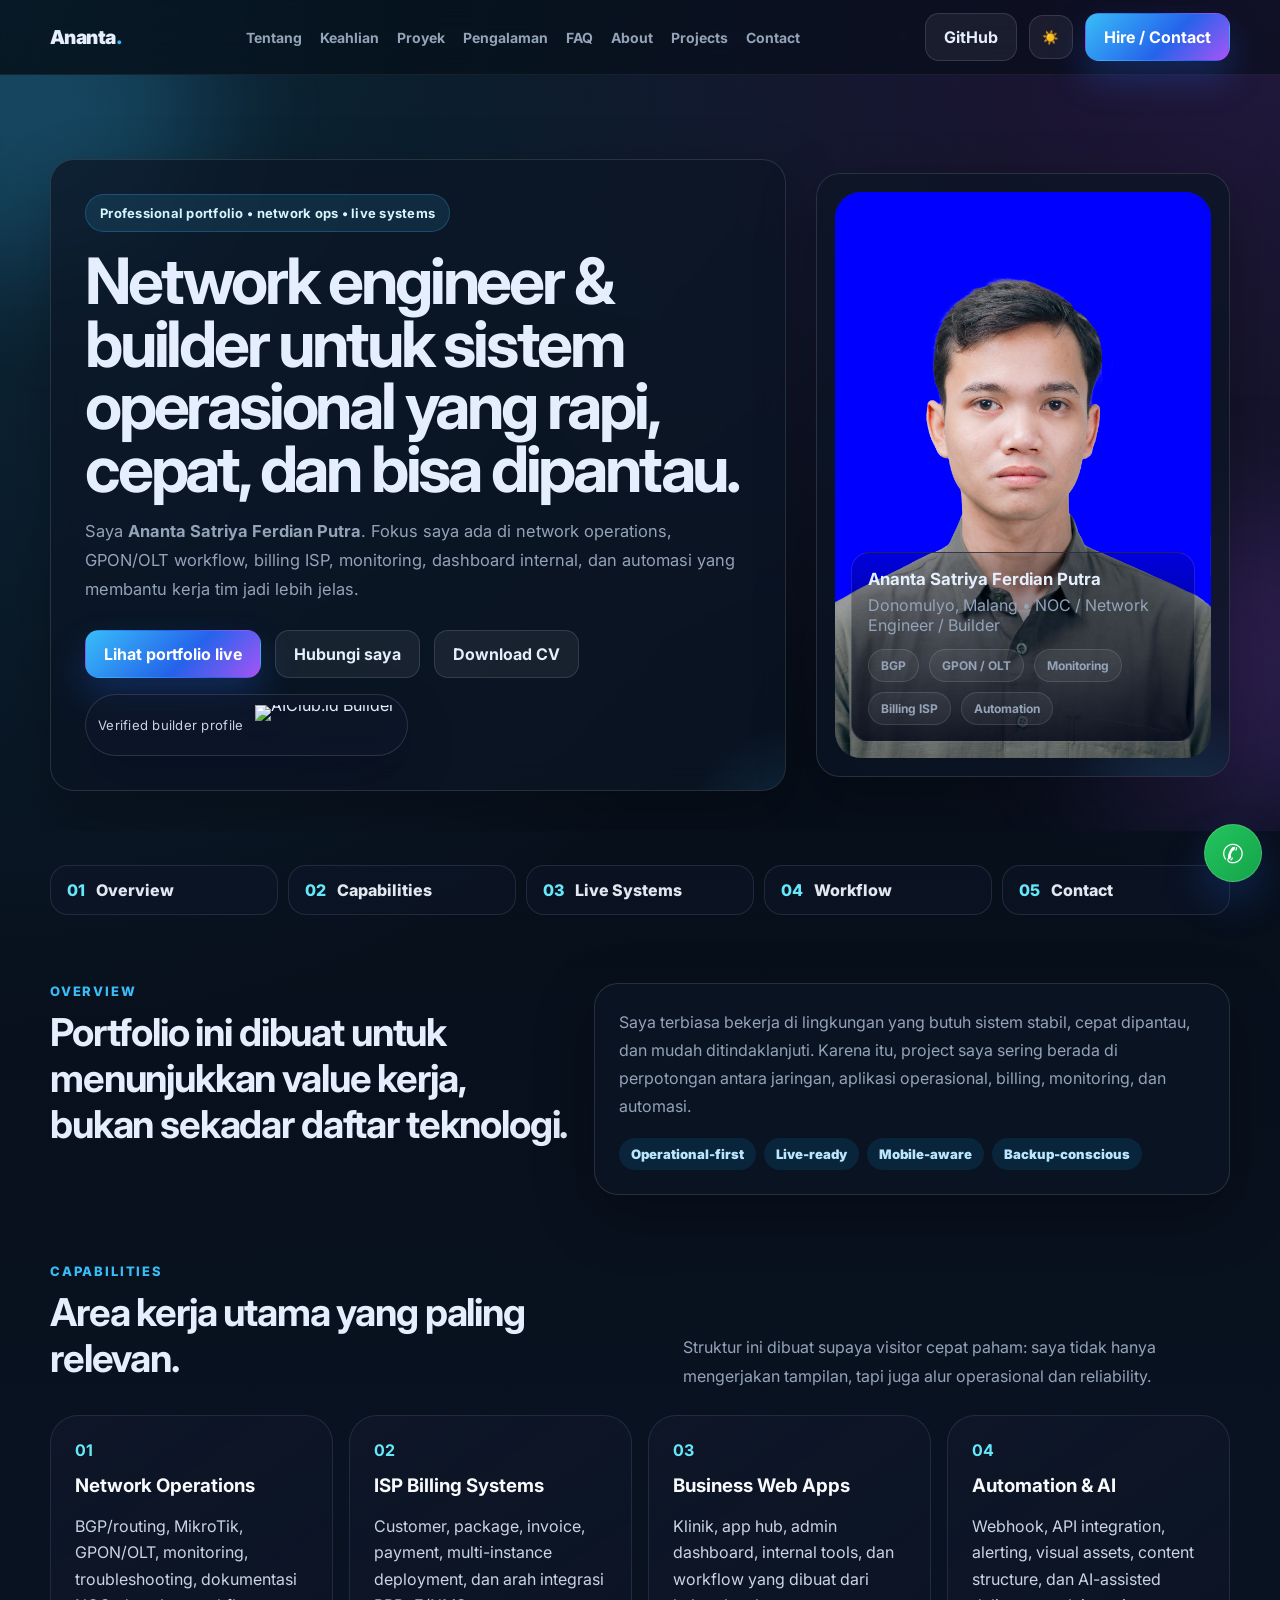
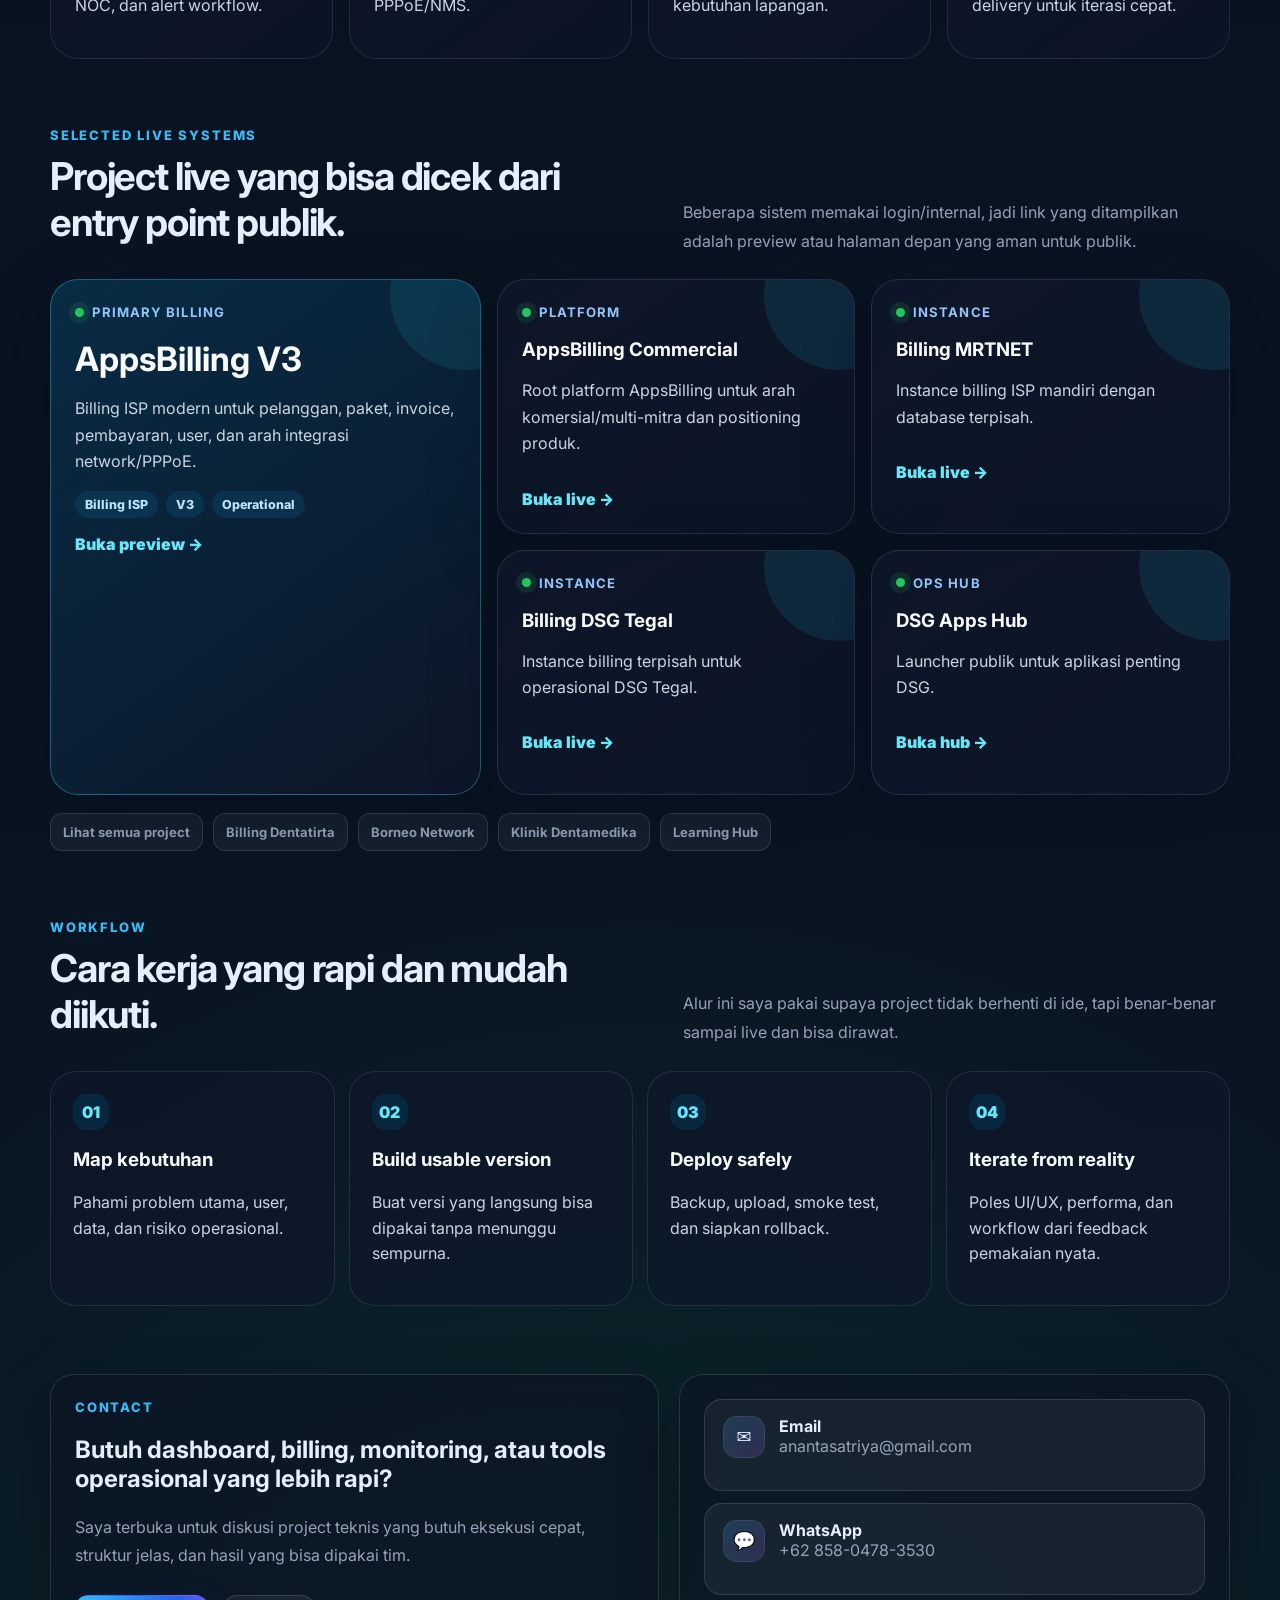
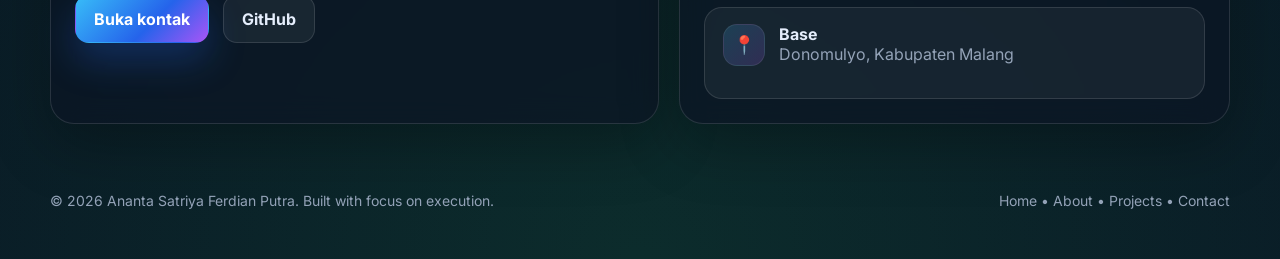
==== index.html @ 4c9540cb "Restructure portfolio for clearer professional flow" ====
<!DOCTYPE html>
<html lang="id">
<head>
  <meta charset="utf-8" />
  <meta name="viewport" content="width=device-width, initial-scale=1" />
  <title>Ananta Satriya Ferdian Putra — Network Engineer, NOC Specialist, GPON & Automation Builder</title>
  <meta name="description" content="Portfolio Ananta Satriya Ferdian Putra — Network Engineer, NOC Specialist, GPON/OLT operator, dan automation builder untuk monitoring, routing, billing, dashboard operasional, dan sistem yang benar-benar dipakai." />
  <meta name="theme-color" content="#091220" />
  <meta name="robots" content="index,follow,max-image-preview:large" />
  <meta name="author" content="Ananta Satriya Ferdian Putra" />
  <meta name="format-detection" content="telephone=no" />
  <meta property="og:locale" content="id_ID" />
  <meta property="og:site_name" content="Ananta Satriya" />
  <meta property="og:type" content="website" />
  <meta property="og:title" content="Ananta Satriya Ferdian Putra — Network Engineer, NOC Specialist, GPON & Automation Builder" />
  <meta property="og:description" content="Membangun sistem live untuk operasi ISP, GPON/OLT, monitoring, routing, billing, dashboard internal, dan automasi operasional." />
  <meta property="og:url" content="https://anantasatriya.my.id/" />
  <meta property="og:image" content="https://anantasatriya.my.id/assets/ananta.jpg" />
  <meta property="og:image:alt" content="Foto Ananta Satriya Ferdian Putra" />
  <meta name="twitter:card" content="summary_large_image" />
  <meta name="twitter:title" content="Ananta Satriya Ferdian Putra — Network Engineer, NOC Specialist, GPON & Automation Builder" />
  <meta name="twitter:description" content="Portfolio untuk project live: routing, NOC, monitoring, GPON, dashboard, automation, dan sistem operasional yang benar-benar dipakai." />
  <meta name="twitter:image" content="https://anantasatriya.my.id/assets/ananta.jpg" />
  <link rel="canonical" href="https://anantasatriya.my.id/" />
  <link rel="icon" href="/favicon.svg" type="image/svg+xml" />
  <link rel="alternate" hreflang="id" href="https://anantasatriya.my.id/" />
  <link rel="stylesheet" href="/styles.css" />
  <script type="application/ld+json">
  {
    "@context": "https://schema.org",
    "@graph": [
      {
        "@type": "Person",
        "@id": "https://anantasatriya.my.id/#person",
        "name": "Ananta Satriya Ferdian Putra",
        "url": "https://anantasatriya.my.id/",
        "image": "https://anantasatriya.my.id/assets/ananta.jpg",
        "jobTitle": "Network Engineer / NOC Specialist / Automation Builder",
        "address": {
          "@type": "PostalAddress",
          "addressLocality": "Donomulyo",
          "addressRegion": "Kabupaten Malang",
          "addressCountry": "ID"
        },
        "email": "mailto:anantasatriya@gmail.com",
        "sameAs": ["https://github.com/remek8787"],
        "knowsAbout": ["BGP", "Mikrotik", "Cisco", "JunOS", "GPON", "ZTE C320", "ZTE C300", "Monitoring", "Network Automation", "Billing Systems", "Operational Web Apps"]
      },
      {
        "@type": "WebSite",
        "@id": "https://anantasatriya.my.id/#website",
        "url": "https://anantasatriya.my.id/",
        "name": "Portfolio Ananta Satriya Ferdian Putra",
        "inLanguage": "id-ID",
        "publisher": {"@id": "https://anantasatriya.my.id/#person"}
      },
      {
        "@type": "WebPage",
        "@id": "https://anantasatriya.my.id/#webpage",
        "url": "https://anantasatriya.my.id/",
        "name": "Ananta Satriya Ferdian Putra — Network Engineer, NOC Specialist, GPON & Automation Builder",
        "isPartOf": {"@id": "https://anantasatriya.my.id/#website"},
        "about": {"@id": "https://anantasatriya.my.id/#person"},
        "description": "Portfolio Ananta Satriya Ferdian Putra untuk routing, monitoring, GPON, billing, dashboard operasional, dan automasi internal.",
        "primaryImageOfPage": {"@id": "https://anantasatriya.my.id/#person"},
        "inLanguage": "id-ID"
      },
      {
        "@type": "FAQPage",
        "mainEntity": [
          {
            "@type": "Question",
            "name": "Ananta biasanya menangani project seperti apa?",
            "acceptedAnswer": {
              "@type": "Answer",
              "text": "Project yang dekat dengan network operations, monitoring, routing, provisioning GPON/OLT, dashboard operasional, billing, workflow internal, dan automasi praktis yang memang dipakai tim sehari-hari."
            }
          },
          {
            "@type": "Question",
            "name": "Apakah bisa bantu project yang masih berantakan atau belum matang?",
            "acceptedAnswer": {
              "@type": "Answer",
              "text": "Bisa. Pendekatan utamanya adalah merapikan inti masalah dulu, membuat versi yang usable, lalu mengiterasi berdasarkan kebutuhan nyata di lapangan."
            }
          },
          {
            "@type": "Question",
            "name": "Apakah fokusnya hanya desain website?",
            "acceptedAnswer": {
              "@type": "Answer",
              "text": "Tidak. Fokus utama ada pada sistem operasional: reliability, monitoring, routing, provisioning, dashboard internal, integrasi API, dan otomatisasi workflow teknis."
            }
          }
        ]
      }
    ]
  }
  </script>
</head>
<body>
  <a class="skip-link" href="#main-content">Lewati ke konten utama</a>
  <div class="scroll-line"></div>
  <div class="nav-wrap">
    <div class="container nav">
      <a class="brand" href="/">Ananta<span>.</span></a>
      <div class="nav-links">
        <a href="#tentang">Tentang</a>
        <a href="#keahlian">Keahlian</a>
        <a href="#proyek">Proyek</a>
        <a href="#pengalaman">Pengalaman</a>
        <a href="#faq">FAQ</a>
        <a href="/about.html">About</a>
        <a href="/projects.html">Projects</a>
        <a href="/contact.html">Contact</a>
      </div>
      <div class="nav-actions">
        <a class="btn secondary" href="https://github.com/remek8787" target="_blank" rel="noopener">GitHub</a>
        <button id="themeToggle" class="theme-toggle" type="button" aria-label="Toggle theme">☀️</button>
        <a class="btn primary" href="/contact.html">Hire / Contact</a>
      </div>
    </div>
  </div>

  <main id="main-content" class="structured-home">
    <header class="hero reveal structured-hero">
      <div class="top-glow"></div>
      <div class="top-glow two"></div>
      <div class="container hero-grid">
        <div class="hero-card glass-shine hero-primary-panel">
          <span class="badge">Professional portfolio • network ops • live systems</span>
          <h1 class="hero-title">Network engineer & builder untuk sistem operasional yang rapi, cepat, dan bisa dipantau.</h1>
          <p>
            Saya <strong>Ananta Satriya Ferdian Putra</strong>. Fokus saya ada di network operations, GPON/OLT workflow,
            billing ISP, monitoring, dashboard internal, dan automasi yang membantu kerja tim jadi lebih jelas.
          </p>
          <div class="hero-cta">
            <a class="btn primary" href="/projects.html">Lihat portfolio live</a>
            <a class="btn secondary" href="/contact.html">Hubungi saya</a>
            <a class="btn secondary" href="/cv.html">Download CV</a>
          </div>
          <div class="builder-badge" aria-label="AIClub.id Builder badge">
            <span>Verified builder profile</span>
            <a href="https://aiclub.id/builder/s00_01KWRFQVJTS4C02767YQ85QVTN" rel="me noopener" target="_blank">
              <img src="https://aiclub.id/badge/s00_01KWRFQVJTS4C02767YQ85QVTN.svg?style=pill&amp;theme=dark" alt="AIClub.id Builder" height="40" loading="lazy">
            </a>
          </div>
        </div>
        <aside class="hero-card profile-card structured-profile-card">
          <div class="profile-frame">
            <img src="/assets/ananta.jpg" alt="Portrait Ananta Satriya Ferdian Putra" fetchpriority="high" />
            <div class="profile-overlay">
              <strong>Ananta Satriya Ferdian Putra</strong>
              <div class="muted">Donomulyo, Malang • NOC / Network Engineer / Builder</div>
              <div class="tag-list"><span class="tag">BGP</span><span class="tag">GPON / OLT</span><span class="tag">Monitoring</span><span class="tag">Billing ISP</span><span class="tag">Automation</span></div>
            </div>
          </div>
        </aside>
      </div>
    </header>

    <section class="block reveal structure-nav-section">
      <div class="container structure-nav">
        <a href="#overview"><span>01</span> Overview</a>
        <a href="#capabilities"><span>02</span> Capabilities</a>
        <a href="#live-systems"><span>03</span> Live Systems</a>
        <a href="#workflow"><span>04</span> Workflow</a>
        <a href="#contact"><span>05</span> Contact</a>
      </div>
    </section>

    <section id="overview" class="block reveal">
      <div class="container split-section">
        <div class="section-head left-head">
          <div class="section-kicker">Overview</div>
          <h2>Portfolio ini dibuat untuk menunjukkan value kerja, bukan sekadar daftar teknologi.</h2>
        </div>
        <div class="overview-copy card">
          <p>Saya terbiasa bekerja di lingkungan yang butuh sistem stabil, cepat dipantau, dan mudah ditindaklanjuti. Karena itu, project saya sering berada di perpotongan antara jaringan, aplikasi operasional, billing, monitoring, dan automasi.</p>
          <div class="overview-points">
            <span>Operational-first</span><span>Live-ready</span><span>Mobile-aware</span><span>Backup-conscious</span>
          </div>
        </div>
      </div>
    </section>

    <section id="capabilities" class="block reveal structured-capabilities">
      <div class="container">
        <div class="section-head wide-head">
          <div><div class="section-kicker">Capabilities</div><h2>Area kerja utama yang paling relevan.</h2></div>
          <p>Struktur ini dibuat supaya visitor cepat paham: saya tidak hanya mengerjakan tampilan, tapi juga alur operasional dan reliability.</p>
        </div>
        <div class="capability-lanes">
          <article><b>01</b><h3>Network Operations</h3><p>BGP/routing, MikroTik, GPON/OLT, monitoring, troubleshooting, dokumentasi NOC, dan alert workflow.</p></article>
          <article><b>02</b><h3>ISP Billing Systems</h3><p>Customer, package, invoice, payment, multi-instance deployment, dan arah integrasi PPPoE/NMS.</p></article>
          <article><b>03</b><h3>Business Web Apps</h3><p>Klinik, app hub, admin dashboard, internal tools, dan workflow yang dibuat dari kebutuhan lapangan.</p></article>
          <article><b>04</b><h3>Automation & AI</h3><p>Webhook, API integration, alerting, visual assets, content structure, dan AI-assisted delivery untuk iterasi cepat.</p></article>
        </div>
      </div>
    </section>

    <section id="live-systems" class="block reveal live-systems structured-live">
      <div class="container">
        <div class="section-head wide-head">
          <div><div class="section-kicker">Selected live systems</div><h2>Project live yang bisa dicek dari entry point publik.</h2></div>
          <p>Beberapa sistem memakai login/internal, jadi link yang ditampilkan adalah preview atau halaman depan yang aman untuk publik.</p>
        </div>
        <div class="live-grid structured-live-grid">
          <article class="live-card main-live"><div class="live-top"><span class="live-dot"></span><b>Primary Billing</b></div><h3>AppsBilling V3</h3><p>Billing ISP modern untuk pelanggan, paket, invoice, pembayaran, user, dan arah integrasi network/PPPoE.</p><div class="live-tags"><span>Billing ISP</span><span>V3</span><span>Operational</span></div><a href="https://appsbilling.dentasejahteragroup.my.id/v3/" target="_blank" rel="noopener">Buka preview →</a></article>
          <article class="live-card"><div class="live-top"><span class="live-dot"></span><b>Platform</b></div><h3>AppsBilling Commercial</h3><p>Root platform AppsBilling untuk arah komersial/multi-mitra dan positioning produk.</p><a href="https://appsbilling.dentasejahteragroup.my.id/" target="_blank" rel="noopener">Buka live →</a></article>
          <article class="live-card"><div class="live-top"><span class="live-dot"></span><b>Instance</b></div><h3>Billing MRTNET</h3><p>Instance billing ISP mandiri dengan database terpisah.</p><a href="https://billing.mrtnet.my.id/" target="_blank" rel="noopener">Buka live →</a></article>
          <article class="live-card"><div class="live-top"><span class="live-dot"></span><b>Instance</b></div><h3>Billing DSG Tegal</h3><p>Instance billing terpisah untuk operasional DSG Tegal.</p><a href="https://billing.dsgtegal.my.id/" target="_blank" rel="noopener">Buka live →</a></article>
          <article class="live-card"><div class="live-top"><span class="live-dot"></span><b>Ops Hub</b></div><h3>DSG Apps Hub</h3><p>Launcher publik untuk aplikasi penting DSG.</p><a href="https://apps.dentasejahteragroup.my.id/" target="_blank" rel="noopener">Buka hub →</a></article>
        </div>
        <div class="mini-nav structured-mini-nav"><a href="/projects.html">Lihat semua project</a><a href="https://billing.dentatirta.my.id/" target="_blank" rel="noopener">Billing Dentatirta</a><a href="https://appsbilling.borneonetwork.my.id/v3/" target="_blank" rel="noopener">Borneo Network</a><a href="https://klinik.dentamedika.com/" target="_blank" rel="noopener">Klinik Dentamedika</a><a href="https://apps.anantasatriya.my.id/" target="_blank" rel="noopener">Learning Hub</a></div>
      </div>
    </section>

    <section id="workflow" class="block reveal">
      <div class="container">
        <div class="section-head wide-head"><div><div class="section-kicker">Workflow</div><h2>Cara kerja yang rapi dan mudah diikuti.</h2></div><p>Alur ini saya pakai supaya project tidak berhenti di ide, tapi benar-benar sampai live dan bisa dirawat.</p></div>
        <div class="workflow-rail">
          <article><span>01</span><h3>Map kebutuhan</h3><p>Pahami problem utama, user, data, dan risiko operasional.</p></article>
          <article><span>02</span><h3>Build usable version</h3><p>Buat versi yang langsung bisa dipakai tanpa menunggu sempurna.</p></article>
          <article><span>03</span><h3>Deploy safely</h3><p>Backup, upload, smoke test, dan siapkan rollback.</p></article>
          <article><span>04</span><h3>Iterate from reality</h3><p>Poles UI/UX, performa, dan workflow dari feedback pemakaian nyata.</p></article>
        </div>
      </div>
    </section>

    <section id="contact" class="block reveal">
      <div class="container contact-box structured-contact">
        <div class="panel card">
          <div class="section-kicker">Contact</div>
          <h2>Butuh dashboard, billing, monitoring, atau tools operasional yang lebih rapi?</h2>
          <p>Saya terbuka untuk diskusi project teknis yang butuh eksekusi cepat, struktur jelas, dan hasil yang bisa dipakai tim.</p>
          <div class="hero-cta"><a class="btn primary" href="/contact.html">Buka kontak</a><a class="btn secondary" href="https://github.com/remek8787" target="_blank" rel="noopener">GitHub</a></div>
        </div>
        <div class="panel card contact-links compact-contact">
          <a class="contact-link" href="mailto:anantasatriya@gmail.com"><div class="icon-dot">✉️</div><div><strong>Email</strong><div class="muted">anantasatriya@gmail.com</div></div></a>
          <a class="contact-link" href="https://wa.me/6285804783530" target="_blank" rel="noopener"><div class="icon-dot">💬</div><div><strong>WhatsApp</strong><div class="muted">+62 858-0478-3530</div></div></a>
          <div class="contact-link"><div class="icon-dot">📍</div><div><strong>Base</strong><div class="muted">Donomulyo, Kabupaten Malang</div></div></div>
        </div>
      </div>
    </section>
  </main>

  <a class="floating-wa" href="https://wa.me/6285804783530" target="_blank" rel="noopener" aria-label="Chat via WhatsApp">✆</a>

  <footer class="footer">
    <div class="container" style="display:flex; justify-content:space-between; gap:16px; flex-wrap:wrap;">
      <div>© <span data-year></span> Ananta Satriya Ferdian Putra. Built with focus on execution.</div>
      <div class="muted">Home • About • Projects • Contact</div>
    </div>
  </footer>

  <script src="/app.js"></script>
</body>
</html>
---- styles.css ----
@import url('https://fonts.googleapis.com/css2?family=Inter:wght@400;500;600;700;800&display=swap');

:root {
  --bg: #07111f;
  --bg-soft: #0b1728;
  --surface: rgba(12, 21, 37, 0.72);
  --surface-2: rgba(255, 255, 255, 0.06);
  --card: rgba(255, 255, 255, 0.08);
  --border: rgba(255, 255, 255, 0.12);
  --text: #e5eefc;
  --muted: #94a3b8;
  --primary: #38bdf8;
  --primary-2: #22c55e;
  --accent: #a855f7;
  --shadow: 0 20px 60px rgba(0,0,0,.28);
  --radius: 24px;
  --radius-sm: 18px;
  --max: 1180px;
}

* { box-sizing: border-box; }
html { scroll-behavior: smooth; }
body {
  margin: 0;
  font-family: 'Inter', system-ui, sans-serif;
  color: var(--text);
  background:
    radial-gradient(circle at 0% 0%, rgba(56,189,248,.18), transparent 28%),
    radial-gradient(circle at 100% 0%, rgba(168,85,247,.18), transparent 24%),
    radial-gradient(circle at 50% 100%, rgba(34,197,94,.12), transparent 28%),
    linear-gradient(180deg, #050b14 0%, #091220 42%, #091725 100%);
}
body.light {
  --bg: #f8fbff;
  --bg-soft: #ecf4ff;
  --surface: rgba(255,255,255,0.86);
  --surface-2: rgba(12, 21, 37, 0.04);
  --card: rgba(255,255,255,.86);
  --border: rgba(15, 23, 42, 0.08);
  --text: #0f172a;
  --muted: #475569;
  --shadow: 0 18px 48px rgba(15, 23, 42, .10);
  background:
    radial-gradient(circle at 0% 0%, rgba(56,189,248,.16), transparent 30%),
    radial-gradient(circle at 100% 0%, rgba(168,85,247,.10), transparent 24%),
    radial-gradient(circle at 50% 100%, rgba(34,197,94,.10), transparent 26%),
    linear-gradient(180deg, #f8fbff 0%, #eff6ff 44%, #f8fafc 100%);
}
a { color: inherit; text-decoration: none; }
img { max-width: 100%; display: block; }
.container { width: min(var(--max), calc(100% - 32px)); margin: 0 auto; }
.muted { color: var(--muted); }
.badge {
  display: inline-flex; align-items: center; gap: 10px;
  padding: 10px 14px; border-radius: 999px;
  background: rgba(56,189,248,.12); border: 1px solid rgba(56,189,248,.24);
  color: #d8f4ff; font-size: 13px; font-weight: 700; letter-spacing: .02em;
}
body.light .badge { color: #075985; background: rgba(56,189,248,.12); }
.btn {
  display: inline-flex; align-items: center; justify-content: center; gap: 10px;
  min-height: 48px; padding: 0 18px; border-radius: 14px; font-weight: 700;
  border: 1px solid transparent; transition: .22s ease;
}
.btn:hover { transform: translateY(-1px); }
.btn.primary {
  background: linear-gradient(135deg, var(--primary), #2563eb 58%, var(--accent));
  color: white; box-shadow: 0 18px 36px rgba(37,99,235,.28);
}
.btn.secondary {
  background: var(--surface-2); border-color: var(--border); color: var(--text);
}
.nav-wrap {
  position: sticky; top: 0; z-index: 40; backdrop-filter: blur(16px);
  background: rgba(5,11,20,.55); border-bottom: 1px solid rgba(255,255,255,.06);
}
body.light .nav-wrap { background: rgba(248,251,255,.72); border-color: rgba(15,23,42,.06); }
.nav {
  display: flex; align-items: center; justify-content: space-between; gap: 20px;
  min-height: 74px;
}
.brand { font-size: 1.2rem; font-weight: 900; letter-spacing: -.03em; }
.brand span { color: var(--primary); }
.nav-links { display: flex; gap: 18px; flex-wrap: wrap; }
.nav-links a { color: var(--muted); font-size: 14px; font-weight: 700; }
.nav-actions { display: flex; gap: 12px; align-items: center; }
.theme-toggle {
  width: 44px; height: 44px; border-radius: 14px; border: 1px solid var(--border);
  background: var(--surface-2); color: var(--text); cursor: pointer;
}
.hero {
  position: relative; overflow: hidden; padding: 84px 0 40px;
}
.hero-grid {
  display: grid; grid-template-columns: 1.28fr .72fr; gap: 30px; align-items: center;
}
.hero-card, .panel, .card {
  background: var(--surface); border: 1px solid var(--border); border-radius: var(--radius);
  box-shadow: var(--shadow); backdrop-filter: blur(14px);
}
.reveal {
  opacity: 0; transform: translateY(26px) scale(.985); transition: opacity .7s ease, transform .7s ease;
}
.reveal.in-view { opacity: 1; transform: translateY(0) scale(1); }
.glass-shine { position: relative; overflow: hidden; }
.glass-shine::after {
  content: ""; position: absolute; inset: 0; transform: translateX(-120%);
  background: linear-gradient(115deg, transparent 20%, rgba(255,255,255,.12) 45%, transparent 70%);
  transition: transform .9s ease;
}
.glass-shine:hover::after { transform: translateX(120%); }
.hero-card { padding: 34px; position: relative; overflow: hidden; }
.hero-card::before {
  content: ""; position: absolute; inset: auto -20% -30% auto; width: 260px; height: 260px; border-radius: 999px;
  background: radial-gradient(circle, rgba(56,189,248,.18), transparent 68%); pointer-events: none;
}
.hero-title {
  margin: 18px 0 16px; font-size: clamp(2.3rem, 5vw, 4.5rem); line-height: .98; letter-spacing: -.05em;
}
.grad {
  background: linear-gradient(90deg, #e0f2fe, #7dd3fc, #86efac, #c084fc);
  -webkit-background-clip: text; background-clip: text; color: transparent;
}
body.light .grad {
  background: linear-gradient(90deg, #0f172a, #0369a1, #15803d, #7c3aed);
  -webkit-background-clip: text; background-clip: text; color: transparent;
}
.hero p { font-size: 1.03rem; line-height: 1.75; color: var(--muted); }
.hero-cta { display: flex; gap: 14px; flex-wrap: wrap; margin-top: 26px; }
.hero-stats {
  margin-top: 28px; display: grid; grid-template-columns: repeat(3, minmax(0,1fr)); gap: 14px;
}
.stat {
  padding: 18px; border-radius: 18px; background: rgba(255,255,255,.05); border: 1px solid rgba(255,255,255,.08);
}
body.light .stat { background: rgba(255,255,255,.65); border-color: rgba(15,23,42,.07); }
.stat strong { display:block; font-size:1.5rem; margin-bottom:6px; }
.hero-side {
  display: grid; gap: 18px;
}
.profile-card { padding: 18px; }
.profile-frame {
  position: relative; border-radius: 26px; overflow: hidden; min-height: 440px; max-width: 390px; margin: 0 auto;
  background: linear-gradient(180deg, rgba(56,189,248,.18), rgba(168,85,247,.12));
}
.profile-frame img { width: 100%; height: 100%; object-fit: cover; object-position: center 18%; }
.profile-overlay {
  position: absolute; inset: auto 16px 16px 16px; padding: 16px; border-radius: 18px;
  background: linear-gradient(180deg, rgba(2,6,23,.15), rgba(2,6,23,.82)); border: 1px solid rgba(255,255,255,.12);
}
.tag-list { display: flex; flex-wrap: wrap; gap: 10px; margin-top: 14px; }
.tag {
  padding: 8px 12px; border-radius: 999px; font-size: 12px; font-weight: 700;
  border: 1px solid var(--border); color: var(--muted); background: rgba(255,255,255,.05);
}
section.block { padding: 34px 0; }
.section-head { margin-bottom: 24px; }
.section-kicker { color: var(--primary); font-size: 13px; font-weight: 800; text-transform: uppercase; letter-spacing: .14em; }
.section-head h2 { margin: 10px 0 10px; font-size: clamp(1.7rem, 3vw, 2.7rem); letter-spacing: -.03em; }
.section-head p { margin: 0; color: var(--muted); max-width: 760px; line-height: 1.8; }
.grid-2 { display:grid; grid-template-columns: repeat(2, minmax(0,1fr)); gap:20px; }
.grid-3 { display:grid; grid-template-columns: repeat(3, minmax(0,1fr)); gap:20px; }
.card { padding: 24px; }
.card h3 { margin: 0 0 10px; font-size: 1.12rem; }
.card p { margin: 0; color: var(--muted); line-height: 1.75; }
.icon-dot {
  width: 42px; height: 42px; border-radius: 14px; display:grid; place-items:center;
  background: linear-gradient(135deg, rgba(56,189,248,.18), rgba(168,85,247,.18));
  border:1px solid rgba(255,255,255,.08); margin-bottom: 16px; font-size: 18px;
}
.timeline { display: grid; gap: 16px; }
.timeline-item { position: relative; padding-left: 22px; }
.timeline-item::before {
  content: ''; position: absolute; left: 0; top: 8px; width: 10px; height: 10px; border-radius: 999px; background: var(--primary);
  box-shadow: 0 0 0 6px rgba(56,189,248,.13);
}
.timeline-item::after {
  content: ''; position: absolute; left: 4px; top: 20px; bottom: -18px; width: 2px; background: rgba(148,163,184,.2);
}
.timeline-item:last-child::after { display: none; }
.project-card {
  display:flex; flex-direction:column; gap:18px; min-height: 100%;
}
.project-cover {
  border-radius: 20px; padding: 0; min-height: 220px; overflow: hidden;
  background: linear-gradient(135deg, rgba(56,189,248,.18), rgba(37,99,235,.20), rgba(168,85,247,.18));
  border: 1px solid rgba(255,255,255,.08);
}
.project-cover img { width: 100%; height: 100%; display: block; object-fit: cover; }
.project-cover strong { display:block; font-size: 1.25rem; margin-bottom: 10px; }
.project-content { display: grid; gap: 12px; }
.project-meta { display:flex; gap:10px; flex-wrap:wrap; }
.project-meta span {
  font-size: 12px; font-weight: 700; padding: 8px 10px; border-radius: 999px;
  background: rgba(255,255,255,.05); border: 1px solid var(--border); color: var(--muted);
}
.kpi-grid { display:grid; grid-template-columns: repeat(4, minmax(0,1fr)); gap:16px; }
.kpi { padding: 22px; text-align:center; }
.kpi strong { display:block; font-size: 2rem; margin-bottom:8px; }
.contact-box {
  display:grid; grid-template-columns: 1.05fr .95fr; gap:20px;
}
.contact-links { display:grid; gap:14px; }
.contact-link {
  display:flex; align-items:flex-start; gap:14px; padding:16px 18px; border-radius: 18px;
  background: rgba(255,255,255,.05); border: 1px solid var(--border);
}
.social-grid { display:grid; grid-template-columns: repeat(2,minmax(0,1fr)); gap:14px; }
.floating-wa {
  position: fixed; right: 18px; bottom: 18px; z-index: 60; width: 58px; height: 58px; border-radius: 999px;
  display:grid; place-items:center; color:#fff; font-size: 26px; box-shadow: 0 18px 40px rgba(37,99,235,.25);
  background: linear-gradient(135deg, #22c55e, #16a34a); border: 1px solid rgba(255,255,255,.18);
}
.scroll-line {
  position: fixed; inset: 0 auto auto 0; width: 0; height: 4px; z-index: 80;
  background: linear-gradient(90deg, var(--primary), #2563eb, var(--accent)); box-shadow: 0 0 20px rgba(37,99,235,.35);
}
.cv-actions { display:flex; gap:12px; flex-wrap:wrap; margin-top:18px; }
.print-shell { max-width: 900px; margin: 0 auto; }
@media print {
  .nav-wrap, .floating-wa, .footer, .cv-actions { display:none !important; }
  body { background: #fff; color: #111827; }
  .card, .panel, .hero-card { box-shadow:none; border:1px solid #dbe2ea; background:#fff; }
}
.footer {
  padding: 34px 0 50px; color: var(--muted); font-size: 14px;
}
.split-list { display:grid; gap:12px; }
.split-list li { color: var(--muted); line-height: 1.7; }
.mini-nav {
  display:flex; gap:10px; flex-wrap:wrap; margin-top: 16px;
}
.mini-nav a {
  padding: 10px 12px; border-radius: 12px; background: rgba(255,255,255,.05); border: 1px solid var(--border); color: var(--muted); font-weight:700; font-size:13px;
}
.notice {
  margin-top: 16px; padding: 16px 18px; border-radius: 18px; border:1px solid rgba(34,197,94,.18); background: rgba(34,197,94,.08); color: #d1fae5;
}
body.light .notice { color: #166534; }
.top-glow {
  position: absolute; inset: -120px auto auto -120px; width: 320px; height: 320px; border-radius: 999px;
  background: rgba(56,189,248,.20); filter: blur(60px); pointer-events: none;
}
.top-glow.two { inset: auto -120px 0 auto; background: rgba(168,85,247,.18); }
.page-title { padding: 80px 0 18px; }
.page-title h1 { margin: 14px 0 10px; font-size: clamp(2rem,4.2vw,3.6rem); letter-spacing: -.04em; }
.page-title p { max-width: 760px; color: var(--muted); line-height: 1.8; }
@media (max-width: 980px) {
  .hero-grid, .contact-box, .grid-3, .kpi-grid, .social-grid { grid-template-columns: 1fr; }
  .grid-2 { grid-template-columns: 1fr; }
  .profile-frame { min-height: 360px; max-width: 320px; }
}
@media (max-width: 740px) {
  .nav { min-height: auto; padding: 14px 0; flex-wrap: wrap; }
  .nav-links { order: 3; width: 100%; justify-content: space-between; }
  .hero { padding-top: 48px; }
  .hero-card { padding: 24px; }
  .hero-stats { grid-template-columns: 1fr; }
  .hero-title { font-size: 2.4rem; }
}

/* 2026 refresh */
.project-grid.enhanced { grid-template-columns: repeat(3, minmax(0, 1fr)); }
.project-card.featured-project { grid-column: span 2; }
.project-card a, .project-list a { display:inline-flex; margin-top:14px; color:var(--accent); font-weight:800; text-decoration:none; }
.project-card a:hover, .project-list a:hover { text-decoration:underline; }
.capability-grid { display:grid; grid-template-columns: repeat(4, minmax(0,1fr)); gap:18px; }
.capability-card { padding:22px; border:1px solid rgba(148,163,184,.22); border-radius:24px; background:rgba(255,255,255,.72); box-shadow:0 18px 45px rgba(15,23,42,.08); }
.capability-card strong { display:block; font-size:1.02rem; color:var(--text); margin-bottom:8px; }
.capability-card span { color:var(--muted); line-height:1.65; }
.project-card.wide img { object-fit:cover; background:#07111f; }
@media (max-width: 980px) {
  .project-grid.enhanced { grid-template-columns:1fr; }
  .project-card.featured-project { grid-column:auto; }
  .capability-grid { grid-template-columns:1fr 1fr; }
}
@media (max-width: 640px) {
  .capability-grid { grid-template-columns:1fr; }
}
.project-card.featured-project { grid-column: span 2; }
@media (max-width: 980px) { .project-card.featured-project { grid-column: auto; } }

.service-strip { display:grid; grid-template-columns:repeat(3,minmax(0,1fr)); gap:16px; margin-top:18px; }
.service-strip .card { padding:18px; }
.service-strip strong { display:block; font-size:1.15rem; margin-bottom:6px; }
@media (max-width: 760px) { .service-strip { grid-template-columns:1fr; } }

.skip-link {
  position: absolute;
  left: -9999px;
  top: 12px;
  z-index: 120;
  padding: 12px 16px;
  border-radius: 12px;
  background: #ffffff;
  color: #0f172a;
  font-weight: 800;
  box-shadow: 0 10px 30px rgba(15,23,42,.18);
}
.skip-link:focus {
  left: 12px;
}
.trust-strip-wrap { padding-top: 10px; }
.trust-strip {
  display: grid;
  grid-template-columns: repeat(3, minmax(0,1fr));
  gap: 14px;
}
.trust-item {
  padding: 16px 18px;
  border-radius: 18px;
  background: rgba(255,255,255,.05);
  border: 1px solid var(--border);
  color: var(--muted);
  line-height: 1.7;
}
.trust-item strong { color: var(--text); }
.process-grid { align-items: stretch; }
.process-card { min-height: 100%; }
.faq-list {
  display: grid;
  gap: 14px;
}
.faq-item {
  border: 1px solid var(--border);
  background: var(--surface);
  border-radius: 18px;
  padding: 4px 18px;
  box-shadow: var(--shadow);
}
.faq-item summary {
  cursor: pointer;
  font-weight: 800;
  padding: 16px 0;
  color: var(--text);
}
.faq-item p {
  margin: 0 0 16px;
  color: var(--muted);
  line-height: 1.75;
}
@media (max-width: 980px) {
  .trust-strip { grid-template-columns: 1fr; }
}


/* 2026 refresh: AIClub badge, current focus, and AppsBilling highlight */
.builder-badge{display:inline-flex;align-items:center;gap:12px;margin-top:16px;padding:10px 12px;border:1px solid rgba(148,163,184,.22);border-radius:999px;background:rgba(15,23,42,.58);box-shadow:0 18px 50px rgba(2,6,23,.24);backdrop-filter:blur(14px)}
.builder-badge span{color:#cbd5e1;font-size:.82rem;letter-spacing:.02em;white-space:nowrap}.builder-badge a{display:inline-flex;align-items:center;line-height:0}.builder-badge img{height:40px;width:auto;display:block}
.current-focus{position:relative;overflow:hidden}.current-focus::before{content:"";position:absolute;inset:8% auto auto -12%;width:320px;height:320px;border-radius:999px;background:radial-gradient(circle, rgba(56,189,248,.18), transparent 66%);pointer-events:none}
.wide-head{display:grid;grid-template-columns:minmax(0,1.05fr) minmax(260px,.95fr);gap:28px;align-items:end}.focus-grid{display:grid;grid-template-columns:repeat(4,minmax(0,1fr));gap:16px;margin-top:30px}
.focus-card{position:relative;padding:22px;min-height:210px;border:1px solid rgba(148,163,184,.18);border-radius:28px;background:linear-gradient(145deg, rgba(15,23,42,.88), rgba(15,23,42,.58));box-shadow:0 18px 60px rgba(2,6,23,.28);overflow:hidden}.focus-card::after{content:"";position:absolute;right:-44px;bottom:-44px;width:120px;height:120px;border-radius:999px;background:rgba(34,211,238,.11)}
.focus-card span{display:inline-flex;width:38px;height:38px;align-items:center;justify-content:center;border-radius:14px;color:#67e8f9;background:rgba(8,47,73,.72);font-weight:800;font-size:.82rem}.focus-card h3{margin:18px 0 10px;color:#f8fafc;font-size:1.05rem}.focus-card p{margin:0;color:#cbd5e1;line-height:1.65;font-size:.94rem}
.appsbilling-card{border-color:rgba(34,211,238,.38);background:linear-gradient(145deg, rgba(8,47,73,.86), rgba(15,23,42,.72))}.project-card a{display:inline-flex;margin-top:14px;color:#67e8f9;font-weight:800;text-decoration:none}.project-card a:hover{text-decoration:underline}
@media (max-width: 980px){.wide-head{grid-template-columns:1fr;align-items:start}.focus-grid{grid-template-columns:repeat(2,minmax(0,1fr))}}@media (max-width: 640px){.builder-badge{align-items:flex-start;border-radius:22px;flex-direction:column;gap:8px}.builder-badge span{white-space:normal}.focus-grid{grid-template-columns:1fr}.focus-card{min-height:auto}}


/* Live systems redesign 2026 */
.live-systems{position:relative;overflow:hidden}.live-hero-panel{display:grid;grid-template-columns:minmax(0,1fr) 220px;gap:24px;align-items:stretch;padding:28px;border:1px solid rgba(148,163,184,.18);border-radius:34px;background:linear-gradient(135deg,rgba(15,23,42,.88),rgba(8,47,73,.62));box-shadow:0 30px 90px rgba(2,6,23,.32)}
.live-hero-panel h2{margin:8px 0 10px;font-size:clamp(2rem,4vw,3.5rem);line-height:1.02}.live-scorecard{border-radius:28px;background:rgba(2,6,23,.42);border:1px solid rgba(103,232,249,.25);display:flex;flex-direction:column;align-items:center;justify-content:center;text-align:center;padding:22px}.live-scorecard strong{font-size:3rem;color:#67e8f9}.live-scorecard span{color:#cbd5e1;font-weight:700}
.live-grid{display:grid;grid-template-columns:1.25fr 1fr 1fr;gap:16px;margin-top:18px}.live-card{position:relative;padding:24px;border-radius:28px;border:1px solid rgba(148,163,184,.18);background:linear-gradient(145deg,rgba(15,23,42,.82),rgba(15,23,42,.55));box-shadow:0 20px 70px rgba(2,6,23,.24);min-height:245px;overflow:hidden}.live-card::after{content:"";position:absolute;right:-60px;top:-60px;width:150px;height:150px;border-radius:999px;background:rgba(34,211,238,.1)}.main-live{grid-row:span 2;background:linear-gradient(145deg,rgba(8,47,73,.9),rgba(15,23,42,.72));border-color:rgba(34,211,238,.38)}.main-live h3{font-size:2.1rem}.live-top{display:flex;align-items:center;gap:8px;color:#93c5fd;font-size:.82rem;text-transform:uppercase;letter-spacing:.08em}.live-dot,.product-status span{width:9px;height:9px;border-radius:50%;background:#22c55e;box-shadow:0 0 0 6px rgba(34,197,94,.12);display:inline-block}.live-card h3{margin:18px 0 10px;color:#f8fafc}.live-card p{color:#cbd5e1;line-height:1.65}.live-tags,.project-meta{display:flex;gap:8px;flex-wrap:wrap}.live-tags span{padding:6px 10px;border-radius:999px;background:rgba(14,165,233,.12);color:#bae6fd;font-weight:800;font-size:.78rem}.live-card a,.product-card a,.support-card a{display:inline-flex;margin-top:16px;color:#67e8f9;font-weight:900;text-decoration:none}.live-card a:hover,.product-card a:hover,.support-card a:hover{text-decoration:underline}
.projects-hero-redesign{background:radial-gradient(circle at 20% 20%,rgba(34,211,238,.18),transparent 28%),radial-gradient(circle at 80% 10%,rgba(59,130,246,.18),transparent 24%)}.project-hero-actions{display:flex;gap:12px;flex-wrap:wrap;margin-top:24px}.product-wall{display:grid;grid-template-columns:1.2fr 1fr 1fr;gap:16px}.product-card{padding:26px;border-radius:30px;border:1px solid rgba(148,163,184,.18);background:linear-gradient(145deg,rgba(15,23,42,.86),rgba(15,23,42,.55));box-shadow:0 22px 70px rgba(2,6,23,.25);min-height:280px}.product-card.flagship{grid-row:span 2;background:linear-gradient(145deg,rgba(8,47,73,.92),rgba(15,23,42,.72));border-color:rgba(34,211,238,.38)}.product-card h3{font-size:1.45rem;margin:16px 0 10px;color:#f8fafc}.product-card.flagship h3{font-size:2.15rem}.product-card p{color:#cbd5e1;line-height:1.7}.product-status{display:flex;align-items:center;gap:10px;color:#93c5fd;font-size:.82rem;font-weight:900;text-transform:uppercase;letter-spacing:.08em}.support-wall{display:grid;grid-template-columns:repeat(3,minmax(0,1fr));gap:16px}.support-card{padding:24px;border-radius:26px;border:1px solid rgba(148,163,184,.16);background:rgba(15,23,42,.62)}.support-card h3{margin:0 0 10px;color:#f8fafc}.support-card p{color:#cbd5e1;line-height:1.65}.redesign-cta{align-items:center}
@media (max-width:980px){.live-hero-panel,.live-grid,.product-wall{grid-template-columns:1fr}.main-live,.product-card.flagship{grid-row:auto}.support-wall{grid-template-columns:repeat(2,minmax(0,1fr))}}
@media (max-width:640px){.live-hero-panel{padding:20px;border-radius:26px}.live-grid,.product-wall,.support-wall{grid-template-columns:1fr}.live-card,.product-card,.support-card{border-radius:22px}.main-live h3,.product-card.flagship h3{font-size:1.55rem}}


/* Professional portfolio polish 2026 */
.professional-positioning{padding-top:34px}.pro-panel{display:grid;grid-template-columns:minmax(0,1.15fr) minmax(280px,.85fr);gap:22px;align-items:stretch;padding:30px;border-radius:34px;border:1px solid rgba(148,163,184,.18);background:linear-gradient(135deg,rgba(15,23,42,.78),rgba(15,23,42,.42));box-shadow:0 24px 80px rgba(2,6,23,.22)}.pro-copy h2{font-size:clamp(1.8rem,3vw,2.8rem);line-height:1.06;margin:8px 0 12px}.pro-copy p{color:#cbd5e1;line-height:1.75}.pro-metrics{display:grid;gap:12px}.pro-metrics div,.capability-wall div{padding:18px;border-radius:22px;background:rgba(2,6,23,.38);border:1px solid rgba(148,163,184,.16)}.pro-metrics strong,.capability-wall strong{display:block;color:#f8fafc;margin-bottom:6px}.pro-metrics span,.capability-wall span{color:#cbd5e1;font-size:.92rem;line-height:1.55}.capability-wall{display:grid;grid-template-columns:repeat(4,minmax(0,1fr));gap:14px;margin-top:24px}.project-wall-section .section-head h2,.support-wall-section .section-head h2{letter-spacing:-.03em}.product-card,.live-card,.support-card{transition:transform .18s ease,border-color .18s ease,box-shadow .18s ease}.product-card:hover,.live-card:hover,.support-card:hover{transform:translateY(-3px);border-color:rgba(103,232,249,.36);box-shadow:0 26px 90px rgba(2,6,23,.32)}
@media (max-width:980px){.pro-panel{grid-template-columns:1fr}.capability-wall{grid-template-columns:repeat(2,minmax(0,1fr))}}@media (max-width:640px){.pro-panel{padding:20px;border-radius:24px}.capability-wall{grid-template-columns:1fr}}


/* Structured portfolio redesign 2026 */
.structured-hero .hero-title{max-width:920px}.hero-primary-panel{padding:34px}.structured-profile-card .profile-overlay strong{font-size:1.05rem;display:block;margin-bottom:6px}.structure-nav{display:grid;grid-template-columns:repeat(5,minmax(0,1fr));gap:10px}.structure-nav a{padding:14px 16px;border-radius:18px;border:1px solid rgba(148,163,184,.16);background:rgba(15,23,42,.48);text-decoration:none;color:#e2e8f0;font-weight:800}.structure-nav span{color:#67e8f9;margin-right:8px}.split-section{display:grid;grid-template-columns:minmax(0,.9fr) minmax(0,1.1fr);gap:24px;align-items:start}.left-head{text-align:left;margin:0}.overview-copy p{margin-top:0;line-height:1.75}.overview-points{display:flex;gap:8px;flex-wrap:wrap;margin-top:18px}.overview-points span,.portfolio-categories a{padding:8px 12px;border-radius:999px;background:rgba(14,165,233,.12);color:#bae6fd;font-weight:900;font-size:.82rem;text-decoration:none}.capability-lanes{display:grid;grid-template-columns:repeat(4,minmax(0,1fr));gap:16px}.capability-lanes article{padding:24px;border-radius:28px;border:1px solid rgba(148,163,184,.16);background:linear-gradient(145deg,rgba(15,23,42,.78),rgba(15,23,42,.46))}.capability-lanes b{color:#67e8f9}.capability-lanes h3{color:#f8fafc;margin:14px 0 10px}.capability-lanes p{color:#cbd5e1;line-height:1.65}.structured-live-grid{grid-template-columns:1.2fr 1fr 1fr}.structured-mini-nav{margin-top:18px}.workflow-rail{display:grid;grid-template-columns:repeat(4,minmax(0,1fr));gap:14px}.workflow-rail article{padding:22px;border-radius:26px;background:rgba(15,23,42,.62);border:1px solid rgba(148,163,184,.16)}.workflow-rail span{display:inline-flex;width:36px;height:36px;align-items:center;justify-content:center;border-radius:14px;background:rgba(8,47,73,.72);color:#67e8f9;font-weight:900}.workflow-rail h3{color:#f8fafc}.workflow-rail p{color:#cbd5e1;line-height:1.6}.compact-contact{display:flex;flex-direction:column;gap:12px}.portfolio-categories{display:flex;gap:10px;flex-wrap:wrap;justify-content:center}.structured-project-hero h1{max-width:980px}.category-section{padding-top:18px;padding-bottom:18px}
@media (max-width:980px){.structure-nav,.capability-lanes,.workflow-rail{grid-template-columns:repeat(2,minmax(0,1fr))}.split-section,.structured-live-grid{grid-template-columns:1fr}}@media (max-width:640px){.structure-nav,.capability-lanes,.workflow-rail{grid-template-columns:1fr}.hero-primary-panel{padding:24px}.structure-nav a{border-radius:14px}.portfolio-categories{justify-content:flex-start}}
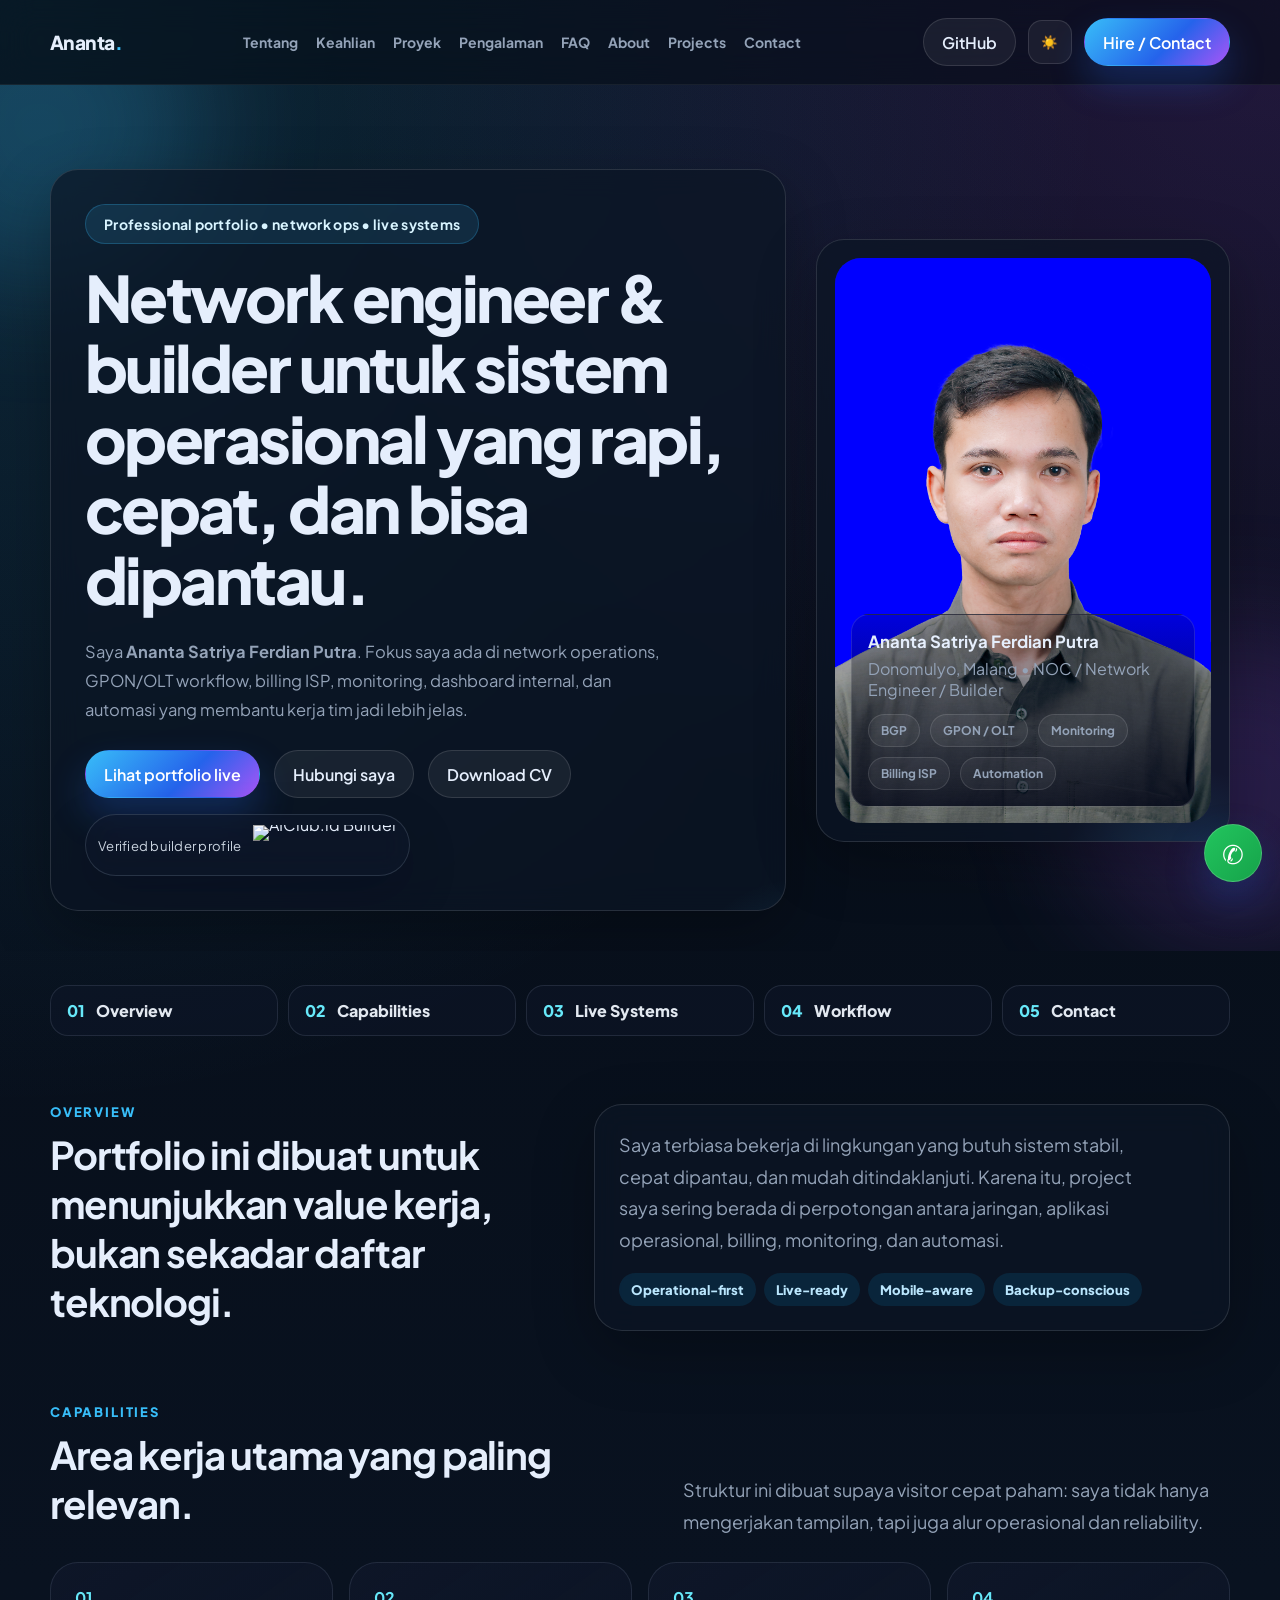
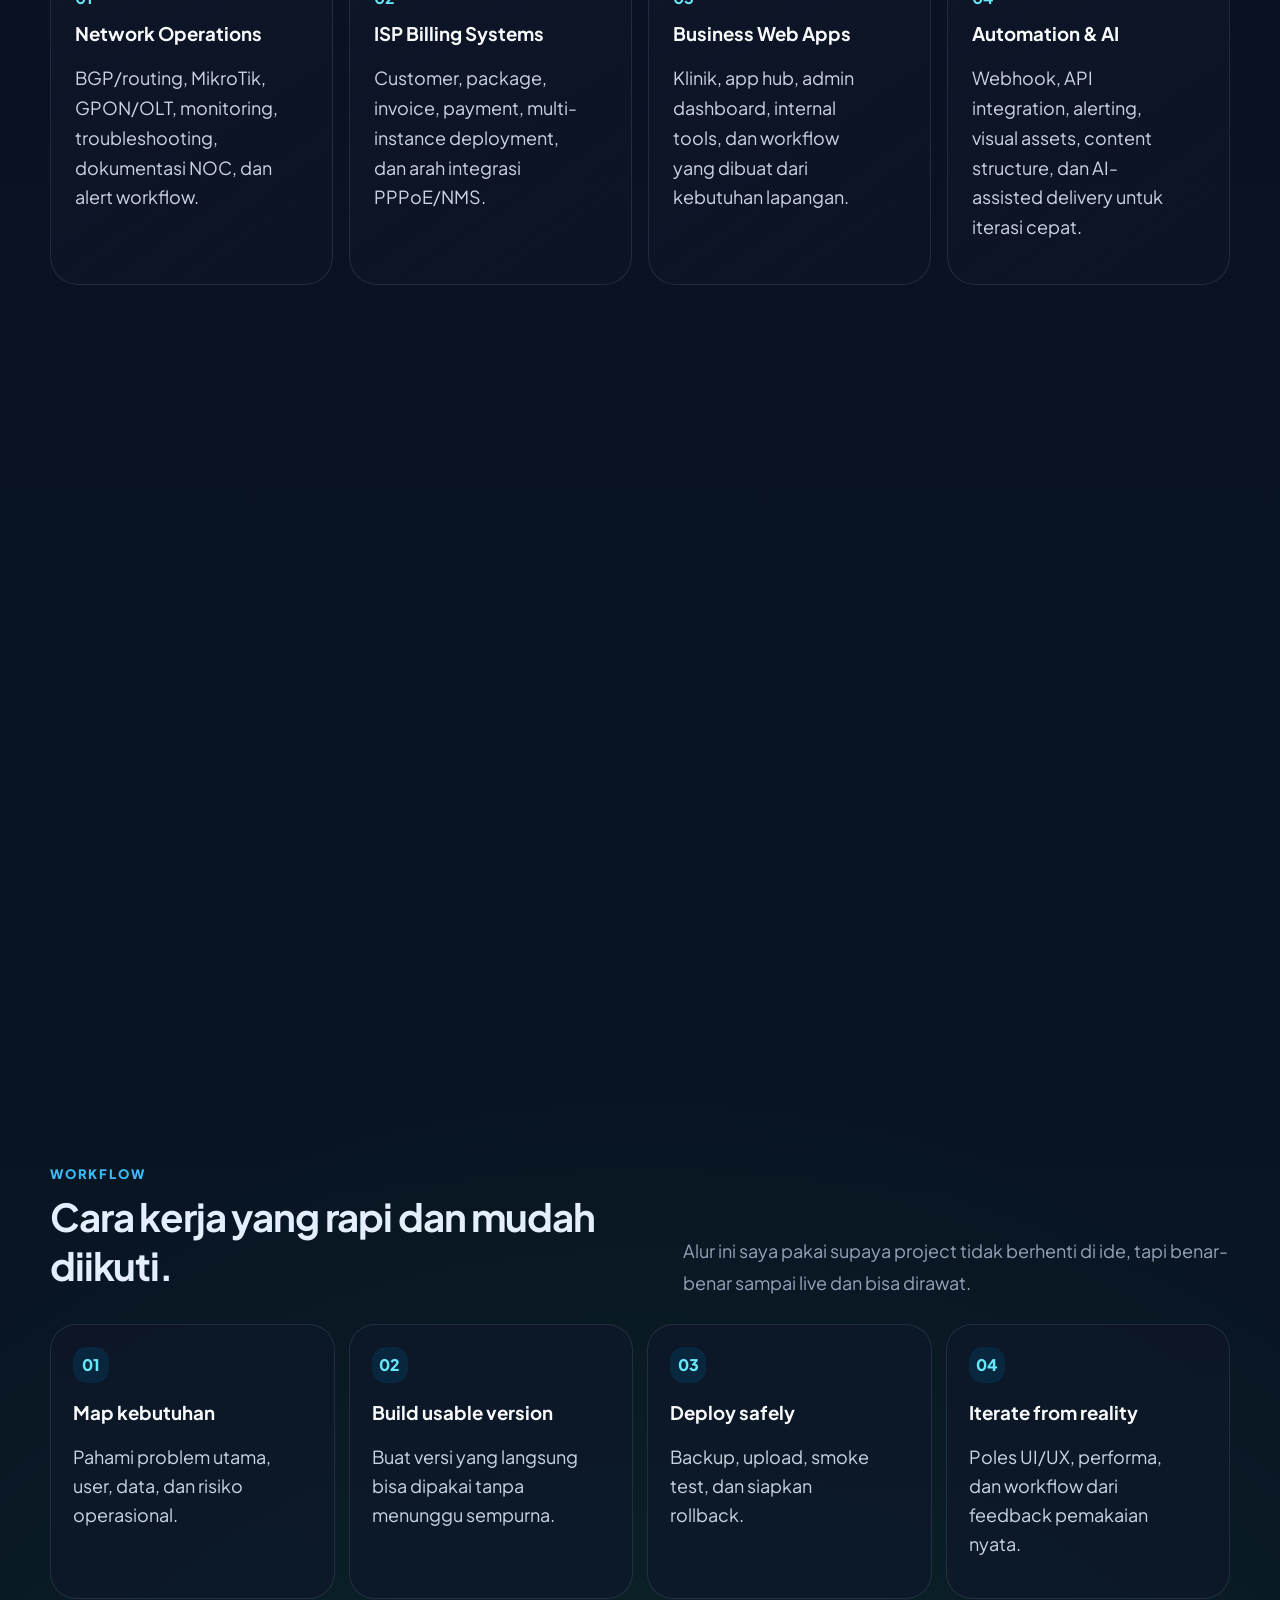
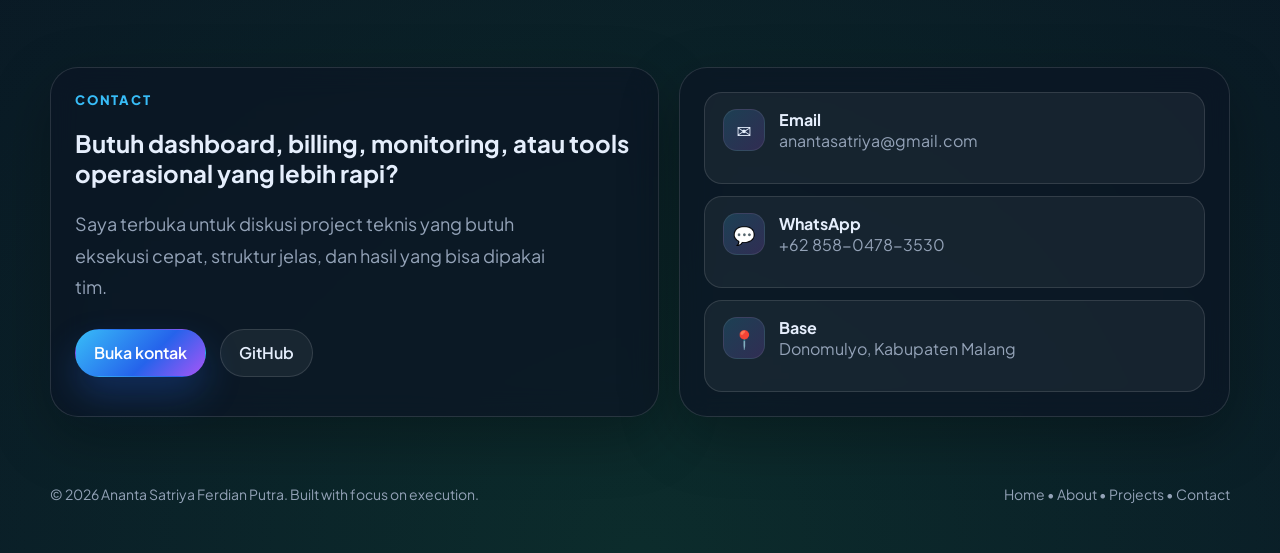
==== commit 7de6caca: "Refine UI/UX: premium typography (Plus Jakarta Sans), hover micro-interactions, pill buttons" ====
--- a/index.html
+++ b/index.html
@@ -130,7 +130,7 @@
         <div class="hero-card glass-shine hero-primary-panel">
           <span class="badge">Professional portfolio • network ops • live systems</span>
           <h1 class="hero-title">Network engineer & builder untuk sistem operasional yang rapi, cepat, dan bisa dipantau.</h1>
-          <p>
+          <p class="hero-desc">
             Saya <strong>Ananta Satriya Ferdian Putra</strong>. Fokus saya ada di network operations, GPON/OLT workflow,
             billing ISP, monitoring, dashboard internal, dan automasi yang membantu kerja tim jadi lebih jelas.
           </p>
@@ -176,7 +176,7 @@
           <h2>Portfolio ini dibuat untuk menunjukkan value kerja, bukan sekadar daftar teknologi.</h2>
         </div>
         <div class="overview-copy card">
-          <p>Saya terbiasa bekerja di lingkungan yang butuh sistem stabil, cepat dipantau, dan mudah ditindaklanjuti. Karena itu, project saya sering berada di perpotongan antara jaringan, aplikasi operasional, billing, monitoring, dan automasi.</p>
+          <p class="hero-desc">Saya terbiasa bekerja di lingkungan yang butuh sistem stabil, cepat dipantau, dan mudah ditindaklanjuti. Karena itu, project saya sering berada di perpotongan antara jaringan, aplikasi operasional, billing, monitoring, dan automasi.</p>
           <div class="overview-points">
             <span>Operational-first</span><span>Live-ready</span><span>Mobile-aware</span><span>Backup-conscious</span>
           </div>
@@ -188,13 +188,13 @@
       <div class="container">
         <div class="section-head wide-head">
           <div><div class="section-kicker">Capabilities</div><h2>Area kerja utama yang paling relevan.</h2></div>
-          <p>Struktur ini dibuat supaya visitor cepat paham: saya tidak hanya mengerjakan tampilan, tapi juga alur operasional dan reliability.</p>
+          <p class="hero-desc">Struktur ini dibuat supaya visitor cepat paham: saya tidak hanya mengerjakan tampilan, tapi juga alur operasional dan reliability.</p>
         </div>
         <div class="capability-lanes">
-          <article><b>01</b><h3>Network Operations</h3><p>BGP/routing, MikroTik, GPON/OLT, monitoring, troubleshooting, dokumentasi NOC, dan alert workflow.</p></article>
-          <article><b>02</b><h3>ISP Billing Systems</h3><p>Customer, package, invoice, payment, multi-instance deployment, dan arah integrasi PPPoE/NMS.</p></article>
-          <article><b>03</b><h3>Business Web Apps</h3><p>Klinik, app hub, admin dashboard, internal tools, dan workflow yang dibuat dari kebutuhan lapangan.</p></article>
-          <article><b>04</b><h3>Automation & AI</h3><p>Webhook, API integration, alerting, visual assets, content structure, dan AI-assisted delivery untuk iterasi cepat.</p></article>
+          <article><b>01</b><h3>Network Operations</h3><p class="hero-desc">BGP/routing, MikroTik, GPON/OLT, monitoring, troubleshooting, dokumentasi NOC, dan alert workflow.</p></article>
+          <article><b>02</b><h3>ISP Billing Systems</h3><p class="hero-desc">Customer, package, invoice, payment, multi-instance deployment, dan arah integrasi PPPoE/NMS.</p></article>
+          <article><b>03</b><h3>Business Web Apps</h3><p class="hero-desc">Klinik, app hub, admin dashboard, internal tools, dan workflow yang dibuat dari kebutuhan lapangan.</p></article>
+          <article><b>04</b><h3>Automation & AI</h3><p class="hero-desc">Webhook, API integration, alerting, visual assets, content structure, dan AI-assisted delivery untuk iterasi cepat.</p></article>
         </div>
       </div>
     </section>
@@ -203,14 +203,14 @@
       <div class="container">
         <div class="section-head wide-head">
           <div><div class="section-kicker">Selected live systems</div><h2>Project live yang bisa dicek dari entry point publik.</h2></div>
-          <p>Beberapa sistem memakai login/internal, jadi link yang ditampilkan adalah preview atau halaman depan yang aman untuk publik.</p>
+          <p class="hero-desc">Beberapa sistem memakai login/internal, jadi link yang ditampilkan adalah preview atau halaman depan yang aman untuk publik.</p>
         </div>
         <div class="live-grid structured-live-grid">
-          <article class="live-card main-live"><div class="live-top"><span class="live-dot"></span><b>Primary Billing</b></div><h3>AppsBilling V3</h3><p>Billing ISP modern untuk pelanggan, paket, invoice, pembayaran, user, dan arah integrasi network/PPPoE.</p><div class="live-tags"><span>Billing ISP</span><span>V3</span><span>Operational</span></div><a href="https://appsbilling.dentasejahteragroup.my.id/v3/" target="_blank" rel="noopener">Buka preview →</a></article>
-          <article class="live-card"><div class="live-top"><span class="live-dot"></span><b>Platform</b></div><h3>AppsBilling Commercial</h3><p>Root platform AppsBilling untuk arah komersial/multi-mitra dan positioning produk.</p><a href="https://appsbilling.dentasejahteragroup.my.id/" target="_blank" rel="noopener">Buka live →</a></article>
-          <article class="live-card"><div class="live-top"><span class="live-dot"></span><b>Instance</b></div><h3>Billing MRTNET</h3><p>Instance billing ISP mandiri dengan database terpisah.</p><a href="https://billing.mrtnet.my.id/" target="_blank" rel="noopener">Buka live →</a></article>
-          <article class="live-card"><div class="live-top"><span class="live-dot"></span><b>Instance</b></div><h3>Billing DSG Tegal</h3><p>Instance billing terpisah untuk operasional DSG Tegal.</p><a href="https://billing.dsgtegal.my.id/" target="_blank" rel="noopener">Buka live →</a></article>
-          <article class="live-card"><div class="live-top"><span class="live-dot"></span><b>Ops Hub</b></div><h3>DSG Apps Hub</h3><p>Launcher publik untuk aplikasi penting DSG.</p><a href="https://apps.dentasejahteragroup.my.id/" target="_blank" rel="noopener">Buka hub →</a></article>
+          <article class="live-card main-live"><div class="live-top"><span class="live-dot"></span><b>Primary Billing</b></div><h3>AppsBilling V3</h3><p class="hero-desc">Billing ISP modern untuk pelanggan, paket, invoice, pembayaran, user, dan arah integrasi network/PPPoE.</p><div class="live-tags"><span>Billing ISP</span><span>V3</span><span>Operational</span></div><a href="https://appsbilling.dentasejahteragroup.my.id/v3/" target="_blank" rel="noopener">Buka preview →</a></article>
+          <article class="live-card"><div class="live-top"><span class="live-dot"></span><b>Platform</b></div><h3>AppsBilling Commercial</h3><p class="hero-desc">Root platform AppsBilling untuk arah komersial/multi-mitra dan positioning produk.</p><a href="https://appsbilling.dentasejahteragroup.my.id/" target="_blank" rel="noopener">Buka live →</a></article>
+          <article class="live-card"><div class="live-top"><span class="live-dot"></span><b>Instance</b></div><h3>Billing MRTNET</h3><p class="hero-desc">Instance billing ISP mandiri dengan database terpisah.</p><a href="https://billing.mrtnet.my.id/" target="_blank" rel="noopener">Buka live →</a></article>
+          <article class="live-card"><div class="live-top"><span class="live-dot"></span><b>Instance</b></div><h3>Billing DSG Tegal</h3><p class="hero-desc">Instance billing terpisah untuk operasional DSG Tegal.</p><a href="https://billing.dsgtegal.my.id/" target="_blank" rel="noopener">Buka live →</a></article>
+          <article class="live-card"><div class="live-top"><span class="live-dot"></span><b>Ops Hub</b></div><h3>DSG Apps Hub</h3><p class="hero-desc">Launcher publik untuk aplikasi penting DSG.</p><a href="https://apps.dentasejahteragroup.my.id/" target="_blank" rel="noopener">Buka hub →</a></article>
         </div>
         <div class="mini-nav structured-mini-nav"><a href="/projects.html">Lihat semua project</a><a href="https://billing.dentatirta.my.id/" target="_blank" rel="noopener">Billing Dentatirta</a><a href="https://appsbilling.borneonetwork.my.id/v3/" target="_blank" rel="noopener">Borneo Network</a><a href="https://klinik.dentamedika.com/" target="_blank" rel="noopener">Klinik Dentamedika</a><a href="https://apps.anantasatriya.my.id/" target="_blank" rel="noopener">Learning Hub</a></div>
       </div>
@@ -218,12 +218,12 @@
 
     <section id="workflow" class="block reveal">
       <div class="container">
-        <div class="section-head wide-head"><div><div class="section-kicker">Workflow</div><h2>Cara kerja yang rapi dan mudah diikuti.</h2></div><p>Alur ini saya pakai supaya project tidak berhenti di ide, tapi benar-benar sampai live dan bisa dirawat.</p></div>
+        <div class="section-head wide-head"><div><div class="section-kicker">Workflow</div><h2>Cara kerja yang rapi dan mudah diikuti.</h2></div><p class="hero-desc">Alur ini saya pakai supaya project tidak berhenti di ide, tapi benar-benar sampai live dan bisa dirawat.</p></div>
         <div class="workflow-rail">
-          <article><span>01</span><h3>Map kebutuhan</h3><p>Pahami problem utama, user, data, dan risiko operasional.</p></article>
-          <article><span>02</span><h3>Build usable version</h3><p>Buat versi yang langsung bisa dipakai tanpa menunggu sempurna.</p></article>
-          <article><span>03</span><h3>Deploy safely</h3><p>Backup, upload, smoke test, dan siapkan rollback.</p></article>
-          <article><span>04</span><h3>Iterate from reality</h3><p>Poles UI/UX, performa, dan workflow dari feedback pemakaian nyata.</p></article>
+          <article><span>01</span><h3>Map kebutuhan</h3><p class="hero-desc">Pahami problem utama, user, data, dan risiko operasional.</p></article>
+          <article><span>02</span><h3>Build usable version</h3><p class="hero-desc">Buat versi yang langsung bisa dipakai tanpa menunggu sempurna.</p></article>
+          <article><span>03</span><h3>Deploy safely</h3><p class="hero-desc">Backup, upload, smoke test, dan siapkan rollback.</p></article>
+          <article><span>04</span><h3>Iterate from reality</h3><p class="hero-desc">Poles UI/UX, performa, dan workflow dari feedback pemakaian nyata.</p></article>
         </div>
       </div>
     </section>
@@ -233,7 +233,7 @@
         <div class="panel card">
           <div class="section-kicker">Contact</div>
           <h2>Butuh dashboard, billing, monitoring, atau tools operasional yang lebih rapi?</h2>
-          <p>Saya terbuka untuk diskusi project teknis yang butuh eksekusi cepat, struktur jelas, dan hasil yang bisa dipakai tim.</p>
+          <p class="hero-desc">Saya terbuka untuk diskusi project teknis yang butuh eksekusi cepat, struktur jelas, dan hasil yang bisa dipakai tim.</p>
           <div class="hero-cta"><a class="btn primary" href="/contact.html">Buka kontak</a><a class="btn secondary" href="https://github.com/remek8787" target="_blank" rel="noopener">GitHub</a></div>
         </div>
         <div class="panel card contact-links compact-contact">
--- a/styles.css
+++ b/styles.css
@@ -1,4 +1,4 @@
-@import url('https://fonts.googleapis.com/css2?family=Inter:wght@400;500;600;700;800&display=swap');
+@import url('https://fonts.googleapis.com/css2?family=Plus+Jakarta+Sans:wght@400;500;600;700;800&display=swap');
 
 :root {
   --bg: #07111f;
@@ -13,8 +13,8 @@
   --primary-2: #22c55e;
   --accent: #a855f7;
   --shadow: 0 20px 60px rgba(0,0,0,.28);
-  --radius: 24px;
-  --radius-sm: 18px;
+  --radius: 28px;
+  --radius-sm: 20px;
   --max: 1180px;
 }
 
@@ -22,7 +22,7 @@
 html { scroll-behavior: smooth; }
 body {
   margin: 0;
-  font-family: 'Inter', system-ui, sans-serif;
+  font-family: 'Plus Jakarta Sans', system-ui, sans-serif;
   color: var(--text);
   background:
     radial-gradient(circle at 0% 0%, rgba(56,189,248,.18), transparent 28%),
@@ -372,3 +372,45 @@
 /* Structured portfolio redesign 2026 */
 .structured-hero .hero-title{max-width:920px}.hero-primary-panel{padding:34px}.structured-profile-card .profile-overlay strong{font-size:1.05rem;display:block;margin-bottom:6px}.structure-nav{display:grid;grid-template-columns:repeat(5,minmax(0,1fr));gap:10px}.structure-nav a{padding:14px 16px;border-radius:18px;border:1px solid rgba(148,163,184,.16);background:rgba(15,23,42,.48);text-decoration:none;color:#e2e8f0;font-weight:800}.structure-nav span{color:#67e8f9;margin-right:8px}.split-section{display:grid;grid-template-columns:minmax(0,.9fr) minmax(0,1.1fr);gap:24px;align-items:start}.left-head{text-align:left;margin:0}.overview-copy p{margin-top:0;line-height:1.75}.overview-points{display:flex;gap:8px;flex-wrap:wrap;margin-top:18px}.overview-points span,.portfolio-categories a{padding:8px 12px;border-radius:999px;background:rgba(14,165,233,.12);color:#bae6fd;font-weight:900;font-size:.82rem;text-decoration:none}.capability-lanes{display:grid;grid-template-columns:repeat(4,minmax(0,1fr));gap:16px}.capability-lanes article{padding:24px;border-radius:28px;border:1px solid rgba(148,163,184,.16);background:linear-gradient(145deg,rgba(15,23,42,.78),rgba(15,23,42,.46))}.capability-lanes b{color:#67e8f9}.capability-lanes h3{color:#f8fafc;margin:14px 0 10px}.capability-lanes p{color:#cbd5e1;line-height:1.65}.structured-live-grid{grid-template-columns:1.2fr 1fr 1fr}.structured-mini-nav{margin-top:18px}.workflow-rail{display:grid;grid-template-columns:repeat(4,minmax(0,1fr));gap:14px}.workflow-rail article{padding:22px;border-radius:26px;background:rgba(15,23,42,.62);border:1px solid rgba(148,163,184,.16)}.workflow-rail span{display:inline-flex;width:36px;height:36px;align-items:center;justify-content:center;border-radius:14px;background:rgba(8,47,73,.72);color:#67e8f9;font-weight:900}.workflow-rail h3{color:#f8fafc}.workflow-rail p{color:#cbd5e1;line-height:1.6}.compact-contact{display:flex;flex-direction:column;gap:12px}.portfolio-categories{display:flex;gap:10px;flex-wrap:wrap;justify-content:center}.structured-project-hero h1{max-width:980px}.category-section{padding-top:18px;padding-bottom:18px}
 @media (max-width:980px){.structure-nav,.capability-lanes,.workflow-rail{grid-template-columns:repeat(2,minmax(0,1fr))}.split-section,.structured-live-grid{grid-template-columns:1fr}}@media (max-width:640px){.structure-nav,.capability-lanes,.workflow-rail{grid-template-columns:1fr}.hero-primary-panel{padding:24px}.structure-nav a{border-radius:14px}.portfolio-categories{justify-content:flex-start}}
+/* Additional premium UI tweaks */
+.card, .panel, .hero-card {
+  transition: transform 0.3s cubic-bezier(0.2, 0.8, 0.2, 1), box-shadow 0.3s ease;
+}
+.card:hover {
+  transform: translateY(-4px);
+  box-shadow: 0 24px 64px rgba(0,0,0,0.36);
+  border-color: rgba(56,189,248,0.3);
+}
+body.light .card:hover {
+  box-shadow: 0 24px 56px rgba(15,23,42,0.14);
+  border-color: rgba(56,189,248,0.2);
+}
+.hero-title {
+  font-size: clamp(2.4rem, 5vw, 4.2rem);
+  font-weight: 800;
+  line-height: 1.1;
+  letter-spacing: -0.04em;
+  margin-bottom: 24px;
+}
+.hero-desc {
+  font-size: 1.125rem;
+  line-height: 1.6;
+  color: var(--muted);
+  max-width: 90%;
+}
+.section-title {
+  font-size: clamp(2rem, 3.5vw, 2.5rem);
+  font-weight: 800;
+  letter-spacing: -0.03em;
+}
+.badge {
+  padding: 10px 18px;
+  font-size: 14px;
+}
+.nav {
+  min-height: 84px; /* Give nav more breathing room */
+}
+.btn {
+  border-radius: 99px; /* Pill shape for buttons is very modern */
+  font-weight: 600;
+}
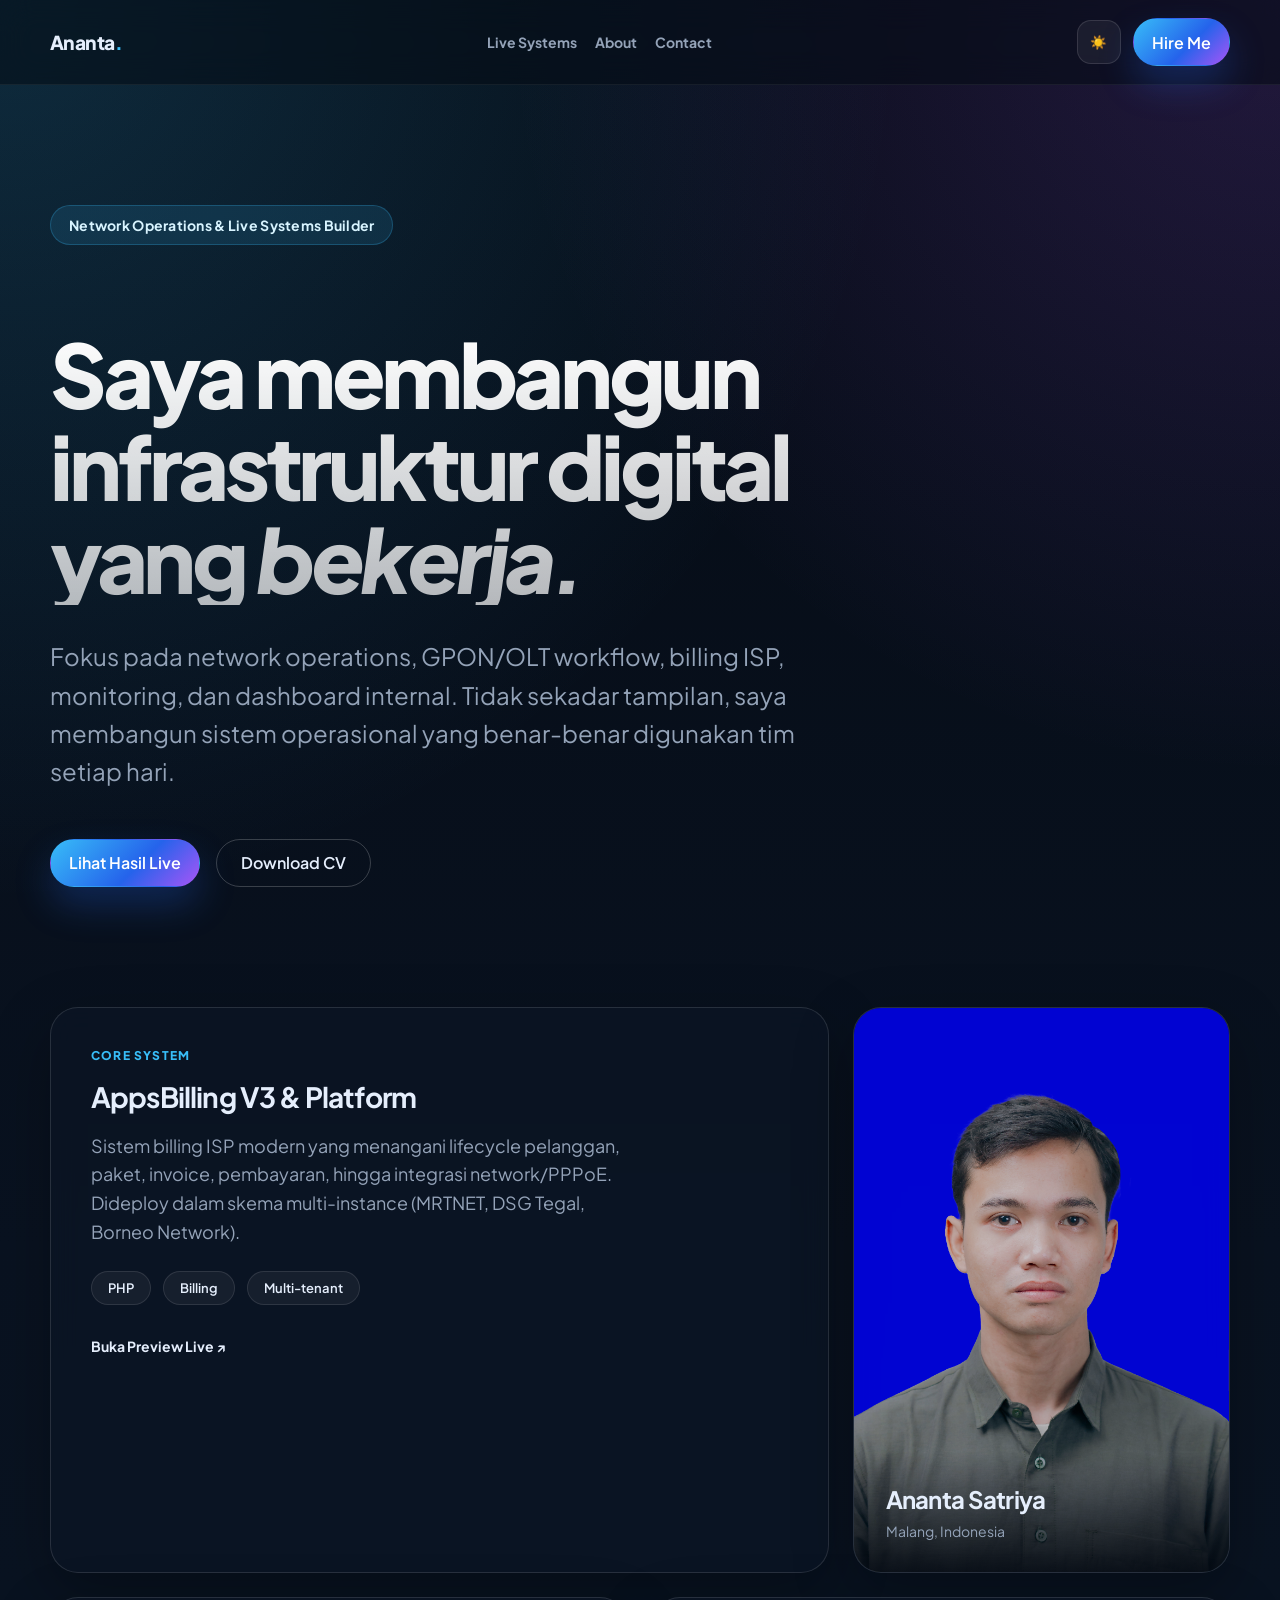
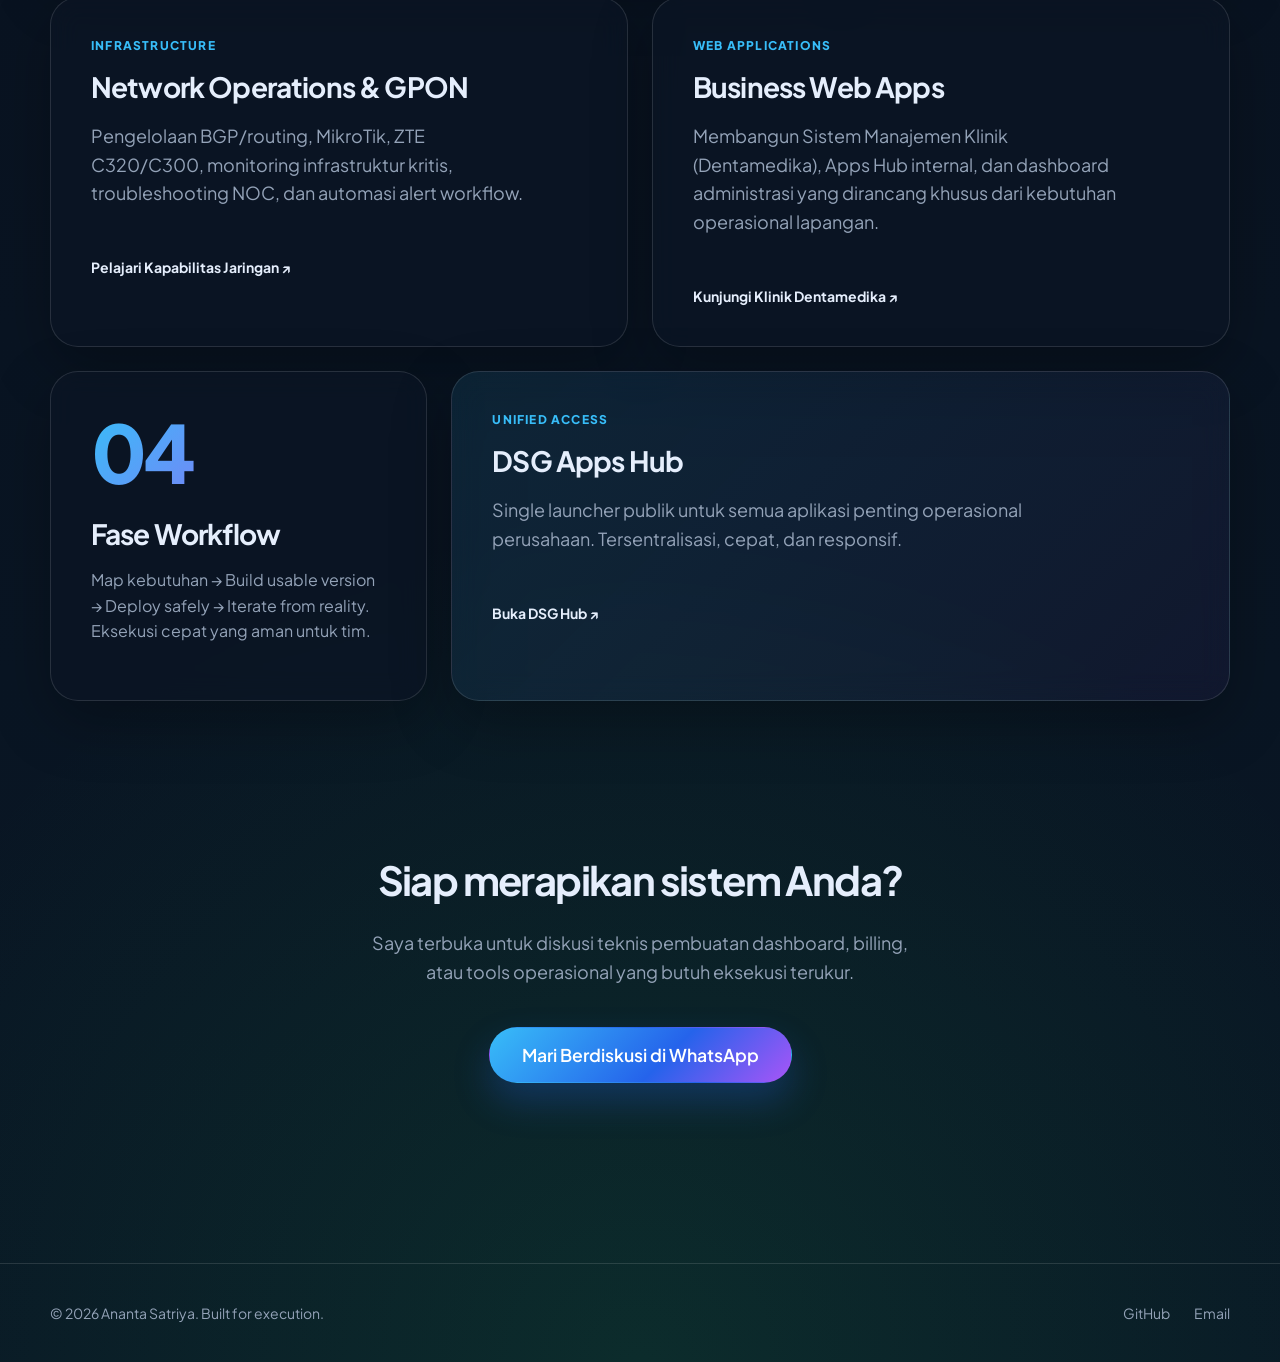
==== commit 1014dd87: "Total professional reconcept: implement premium Bento Grid layout, bold typography statement, and mo" ====
--- a/index.html
+++ b/index.html
@@ -3,254 +3,138 @@
 <head>
   <meta charset="utf-8" />
   <meta name="viewport" content="width=device-width, initial-scale=1" />
-  <title>Ananta Satriya Ferdian Putra — Network Engineer, NOC Specialist, GPON & Automation Builder</title>
-  <meta name="description" content="Portfolio Ananta Satriya Ferdian Putra — Network Engineer, NOC Specialist, GPON/OLT operator, dan automation builder untuk monitoring, routing, billing, dashboard operasional, dan sistem yang benar-benar dipakai." />
+  <title>Ananta Satriya — Builder & Network Engineer</title>
+  <meta name="description" content="Portfolio Ananta Satriya Ferdian Putra — Network Engineer, NOC Specialist, GPON/OLT operator, dan automation builder untuk sistem operasional yang benar-benar dipakai." />
   <meta name="theme-color" content="#091220" />
   <meta name="robots" content="index,follow,max-image-preview:large" />
   <meta name="author" content="Ananta Satriya Ferdian Putra" />
-  <meta name="format-detection" content="telephone=no" />
   <meta property="og:locale" content="id_ID" />
   <meta property="og:site_name" content="Ananta Satriya" />
   <meta property="og:type" content="website" />
-  <meta property="og:title" content="Ananta Satriya Ferdian Putra — Network Engineer, NOC Specialist, GPON & Automation Builder" />
+  <meta property="og:title" content="Ananta Satriya — Builder & Network Engineer" />
   <meta property="og:description" content="Membangun sistem live untuk operasi ISP, GPON/OLT, monitoring, routing, billing, dashboard internal, dan automasi operasional." />
   <meta property="og:url" content="https://anantasatriya.my.id/" />
   <meta property="og:image" content="https://anantasatriya.my.id/assets/ananta.jpg" />
-  <meta property="og:image:alt" content="Foto Ananta Satriya Ferdian Putra" />
-  <meta name="twitter:card" content="summary_large_image" />
-  <meta name="twitter:title" content="Ananta Satriya Ferdian Putra — Network Engineer, NOC Specialist, GPON & Automation Builder" />
-  <meta name="twitter:description" content="Portfolio untuk project live: routing, NOC, monitoring, GPON, dashboard, automation, dan sistem operasional yang benar-benar dipakai." />
-  <meta name="twitter:image" content="https://anantasatriya.my.id/assets/ananta.jpg" />
   <link rel="canonical" href="https://anantasatriya.my.id/" />
   <link rel="icon" href="/favicon.svg" type="image/svg+xml" />
-  <link rel="alternate" hreflang="id" href="https://anantasatriya.my.id/" />
   <link rel="stylesheet" href="/styles.css" />
-  <script type="application/ld+json">
-  {
-    "@context": "https://schema.org",
-    "@graph": [
-      {
-        "@type": "Person",
-        "@id": "https://anantasatriya.my.id/#person",
-        "name": "Ananta Satriya Ferdian Putra",
-        "url": "https://anantasatriya.my.id/",
-        "image": "https://anantasatriya.my.id/assets/ananta.jpg",
-        "jobTitle": "Network Engineer / NOC Specialist / Automation Builder",
-        "address": {
-          "@type": "PostalAddress",
-          "addressLocality": "Donomulyo",
-          "addressRegion": "Kabupaten Malang",
-          "addressCountry": "ID"
-        },
-        "email": "mailto:anantasatriya@gmail.com",
-        "sameAs": ["https://github.com/remek8787"],
-        "knowsAbout": ["BGP", "Mikrotik", "Cisco", "JunOS", "GPON", "ZTE C320", "ZTE C300", "Monitoring", "Network Automation", "Billing Systems", "Operational Web Apps"]
-      },
-      {
-        "@type": "WebSite",
-        "@id": "https://anantasatriya.my.id/#website",
-        "url": "https://anantasatriya.my.id/",
-        "name": "Portfolio Ananta Satriya Ferdian Putra",
-        "inLanguage": "id-ID",
-        "publisher": {"@id": "https://anantasatriya.my.id/#person"}
-      },
-      {
-        "@type": "WebPage",
-        "@id": "https://anantasatriya.my.id/#webpage",
-        "url": "https://anantasatriya.my.id/",
-        "name": "Ananta Satriya Ferdian Putra — Network Engineer, NOC Specialist, GPON & Automation Builder",
-        "isPartOf": {"@id": "https://anantasatriya.my.id/#website"},
-        "about": {"@id": "https://anantasatriya.my.id/#person"},
-        "description": "Portfolio Ananta Satriya Ferdian Putra untuk routing, monitoring, GPON, billing, dashboard operasional, dan automasi internal.",
-        "primaryImageOfPage": {"@id": "https://anantasatriya.my.id/#person"},
-        "inLanguage": "id-ID"
-      },
-      {
-        "@type": "FAQPage",
-        "mainEntity": [
-          {
-            "@type": "Question",
-            "name": "Ananta biasanya menangani project seperti apa?",
-            "acceptedAnswer": {
-              "@type": "Answer",
-              "text": "Project yang dekat dengan network operations, monitoring, routing, provisioning GPON/OLT, dashboard operasional, billing, workflow internal, dan automasi praktis yang memang dipakai tim sehari-hari."
-            }
-          },
-          {
-            "@type": "Question",
-            "name": "Apakah bisa bantu project yang masih berantakan atau belum matang?",
-            "acceptedAnswer": {
-              "@type": "Answer",
-              "text": "Bisa. Pendekatan utamanya adalah merapikan inti masalah dulu, membuat versi yang usable, lalu mengiterasi berdasarkan kebutuhan nyata di lapangan."
-            }
-          },
-          {
-            "@type": "Question",
-            "name": "Apakah fokusnya hanya desain website?",
-            "acceptedAnswer": {
-              "@type": "Answer",
-              "text": "Tidak. Fokus utama ada pada sistem operasional: reliability, monitoring, routing, provisioning, dashboard internal, integrasi API, dan otomatisasi workflow teknis."
-            }
-          }
-        ]
-      }
-    ]
-  }
-  </script>
 </head>
 <body>
-  <a class="skip-link" href="#main-content">Lewati ke konten utama</a>
   <div class="scroll-line"></div>
   <div class="nav-wrap">
     <div class="container nav">
       <a class="brand" href="/">Ananta<span>.</span></a>
       <div class="nav-links">
-        <a href="#tentang">Tentang</a>
-        <a href="#keahlian">Keahlian</a>
-        <a href="#proyek">Proyek</a>
-        <a href="#pengalaman">Pengalaman</a>
-        <a href="#faq">FAQ</a>
+        <a href="/projects.html">Live Systems</a>
         <a href="/about.html">About</a>
-        <a href="/projects.html">Projects</a>
         <a href="/contact.html">Contact</a>
       </div>
       <div class="nav-actions">
-        <a class="btn secondary" href="https://github.com/remek8787" target="_blank" rel="noopener">GitHub</a>
         <button id="themeToggle" class="theme-toggle" type="button" aria-label="Toggle theme">☀️</button>
-        <a class="btn primary" href="/contact.html">Hire / Contact</a>
+        <a class="btn primary" href="/contact.html" style="border-radius:99px;">Hire Me</a>
       </div>
     </div>
   </div>
 
-  <main id="main-content" class="structured-home">
-    <header class="hero reveal structured-hero">
-      <div class="top-glow"></div>
-      <div class="top-glow two"></div>
-      <div class="container hero-grid">
-        <div class="hero-card glass-shine hero-primary-panel">
-          <span class="badge">Professional portfolio • network ops • live systems</span>
-          <h1 class="hero-title">Network engineer & builder untuk sistem operasional yang rapi, cepat, dan bisa dipantau.</h1>
-          <p class="hero-desc">
-            Saya <strong>Ananta Satriya Ferdian Putra</strong>. Fokus saya ada di network operations, GPON/OLT workflow,
-            billing ISP, monitoring, dashboard internal, dan automasi yang membantu kerja tim jadi lebih jelas.
-          </p>
-          <div class="hero-cta">
-            <a class="btn primary" href="/projects.html">Lihat portfolio live</a>
-            <a class="btn secondary" href="/contact.html">Hubungi saya</a>
-            <a class="btn secondary" href="/cv.html">Download CV</a>
-          </div>
-          <div class="builder-badge" aria-label="AIClub.id Builder badge">
-            <span>Verified builder profile</span>
-            <a href="https://aiclub.id/builder/s00_01KWRFQVJTS4C02767YQ85QVTN" rel="me noopener" target="_blank">
-              <img src="https://aiclub.id/badge/s00_01KWRFQVJTS4C02767YQ85QVTN.svg?style=pill&amp;theme=dark" alt="AIClub.id Builder" height="40" loading="lazy">
-            </a>
-          </div>
+  <main id="main-content">
+    <header class="container reveal">
+      <div class="hero-statement">
+        <span class="badge" style="margin-bottom: 24px;">Network Operations & Live Systems Builder</span>
+        <h1>Saya membangun infrastruktur digital yang <i>bekerja.</i></h1>
+        <p class="lead">
+          Fokus pada network operations, GPON/OLT workflow, billing ISP, monitoring, dan dashboard internal.
+          Tidak sekadar tampilan, saya membangun sistem operasional yang benar-benar digunakan tim setiap hari.
+        </p>
+        <div class="hero-cta" style="display: flex; gap: 16px;">
+          <a class="btn primary" href="#work">Lihat Hasil Live</a>
+          <a class="btn glow-btn" href="/cv.html" style="padding: 0 24px; border-radius: 99px;">Download CV</a>
         </div>
-        <aside class="hero-card profile-card structured-profile-card">
-          <div class="profile-frame">
-            <img src="/assets/ananta.jpg" alt="Portrait Ananta Satriya Ferdian Putra" fetchpriority="high" />
-            <div class="profile-overlay">
-              <strong>Ananta Satriya Ferdian Putra</strong>
-              <div class="muted">Donomulyo, Malang • NOC / Network Engineer / Builder</div>
-              <div class="tag-list"><span class="tag">BGP</span><span class="tag">GPON / OLT</span><span class="tag">Monitoring</span><span class="tag">Billing ISP</span><span class="tag">Automation</span></div>
-            </div>
-          </div>
-        </aside>
       </div>
     </header>
 
-    <section class="block reveal structure-nav-section">
-      <div class="container structure-nav">
-        <a href="#overview"><span>01</span> Overview</a>
-        <a href="#capabilities"><span>02</span> Capabilities</a>
-        <a href="#live-systems"><span>03</span> Live Systems</a>
-        <a href="#workflow"><span>04</span> Workflow</a>
-        <a href="#contact"><span>05</span> Contact</a>
+    <section id="work" class="container reveal">
+      <div class="bento-grid">
+        
+        <!-- Large Hero Bento -->
+        <article class="bento-item bento-col-8">
+          <div class="bento-content">
+            <span class="bento-kicker">Core System</span>
+            <h3 class="bento-title">AppsBilling V3 & Platform</h3>
+            <p class="hero-desc" style="max-width: 80%;">Sistem billing ISP modern yang menangani lifecycle pelanggan, paket, invoice, pembayaran, hingga integrasi network/PPPoE. Dideploy dalam skema multi-instance (MRTNET, DSG Tegal, Borneo Network).</p>
+            <div class="tag-cloud">
+              <span class="tag">PHP</span><span class="tag">Billing</span><span class="tag">Multi-tenant</span>
+            </div>
+            <a href="https://appsbilling.dentasejahteragroup.my.id/v3/" target="_blank" rel="noopener" class="bento-link">Buka Preview Live ↗</a>
+          </div>
+        </article>
+
+        <!-- Profile Bento -->
+        <article class="bento-item bento-col-4" style="padding: 0;">
+          <img src="/assets/ananta.jpg" alt="Ananta Satriya" style="width: 100%; height: 100%; object-fit: cover; opacity: 0.8;">
+          <div style="position: absolute; bottom: 0; left: 0; width: 100%; padding: 32px; background: linear-gradient(to top, rgba(5,11,20,0.9), transparent);">
+             <h3 style="margin: 0; font-size: 1.5rem; letter-spacing:-0.03em;">Ananta Satriya</h3>
+             <p style="margin: 8px 0 0; color: #94a3b8; font-size: 14px;">Malang, Indonesia</p>
+          </div>
+        </article>
+
+        <!-- Network Ops -->
+        <article class="bento-item bento-col-6">
+          <div class="bento-content">
+            <span class="bento-kicker">Infrastructure</span>
+            <h3 class="bento-title">Network Operations & GPON</h3>
+            <p class="hero-desc">Pengelolaan BGP/routing, MikroTik, ZTE C320/C300, monitoring infrastruktur kritis, troubleshooting NOC, dan automasi alert workflow.</p>
+            <a href="/projects.html#ops" class="bento-link">Pelajari Kapabilitas Jaringan ↗</a>
+          </div>
+        </article>
+
+        <!-- Business Apps -->
+        <article class="bento-item bento-col-6">
+          <div class="bento-content">
+            <span class="bento-kicker">Web Applications</span>
+            <h3 class="bento-title">Business Web Apps</h3>
+            <p class="hero-desc">Membangun Sistem Manajemen Klinik (Dentamedika), Apps Hub internal, dan dashboard administrasi yang dirancang khusus dari kebutuhan operasional lapangan.</p>
+            <a href="https://klinik.dentamedika.com/" target="_blank" rel="noopener" class="bento-link">Kunjungi Klinik Dentamedika ↗</a>
+          </div>
+        </article>
+
+        <!-- Workflow / Metric -->
+        <article class="bento-item bento-col-4">
+          <div class="bento-content">
+            <div class="huge-number">04</div>
+            <h3 class="bento-title">Fase Workflow</h3>
+            <p style="color: var(--muted); line-height: 1.6;">Map kebutuhan → Build usable version → Deploy safely → Iterate from reality. Eksekusi cepat yang aman untuk tim.</p>
+          </div>
+        </article>
+
+        <!-- DSG Hub -->
+        <article class="bento-item bento-col-8" style="background: linear-gradient(135deg, rgba(56,189,248,0.1), rgba(168,85,247,0.05));">
+          <div class="bento-content">
+            <span class="bento-kicker">Unified Access</span>
+            <h3 class="bento-title">DSG Apps Hub</h3>
+            <p class="hero-desc">Single launcher publik untuk semua aplikasi penting operasional perusahaan. Tersentralisasi, cepat, dan responsif.</p>
+            <a href="https://apps.dentasejahteragroup.my.id/" target="_blank" rel="noopener" class="bento-link">Buka DSG Hub ↗</a>
+          </div>
+        </article>
+
       </div>
     </section>
-
-    <section id="overview" class="block reveal">
-      <div class="container split-section">
-        <div class="section-head left-head">
-          <div class="section-kicker">Overview</div>
-          <h2>Portfolio ini dibuat untuk menunjukkan value kerja, bukan sekadar daftar teknologi.</h2>
-        </div>
-        <div class="overview-copy card">
-          <p class="hero-desc">Saya terbiasa bekerja di lingkungan yang butuh sistem stabil, cepat dipantau, dan mudah ditindaklanjuti. Karena itu, project saya sering berada di perpotongan antara jaringan, aplikasi operasional, billing, monitoring, dan automasi.</p>
-          <div class="overview-points">
-            <span>Operational-first</span><span>Live-ready</span><span>Mobile-aware</span><span>Backup-conscious</span>
-          </div>
-        </div>
-      </div>
-    </section>
-
-    <section id="capabilities" class="block reveal structured-capabilities">
-      <div class="container">
-        <div class="section-head wide-head">
-          <div><div class="section-kicker">Capabilities</div><h2>Area kerja utama yang paling relevan.</h2></div>
-          <p class="hero-desc">Struktur ini dibuat supaya visitor cepat paham: saya tidak hanya mengerjakan tampilan, tapi juga alur operasional dan reliability.</p>
-        </div>
-        <div class="capability-lanes">
-          <article><b>01</b><h3>Network Operations</h3><p class="hero-desc">BGP/routing, MikroTik, GPON/OLT, monitoring, troubleshooting, dokumentasi NOC, dan alert workflow.</p></article>
-          <article><b>02</b><h3>ISP Billing Systems</h3><p class="hero-desc">Customer, package, invoice, payment, multi-instance deployment, dan arah integrasi PPPoE/NMS.</p></article>
-          <article><b>03</b><h3>Business Web Apps</h3><p class="hero-desc">Klinik, app hub, admin dashboard, internal tools, dan workflow yang dibuat dari kebutuhan lapangan.</p></article>
-          <article><b>04</b><h3>Automation & AI</h3><p class="hero-desc">Webhook, API integration, alerting, visual assets, content structure, dan AI-assisted delivery untuk iterasi cepat.</p></article>
-        </div>
-      </div>
-    </section>
-
-    <section id="live-systems" class="block reveal live-systems structured-live">
-      <div class="container">
-        <div class="section-head wide-head">
-          <div><div class="section-kicker">Selected live systems</div><h2>Project live yang bisa dicek dari entry point publik.</h2></div>
-          <p class="hero-desc">Beberapa sistem memakai login/internal, jadi link yang ditampilkan adalah preview atau halaman depan yang aman untuk publik.</p>
-        </div>
-        <div class="live-grid structured-live-grid">
-          <article class="live-card main-live"><div class="live-top"><span class="live-dot"></span><b>Primary Billing</b></div><h3>AppsBilling V3</h3><p class="hero-desc">Billing ISP modern untuk pelanggan, paket, invoice, pembayaran, user, dan arah integrasi network/PPPoE.</p><div class="live-tags"><span>Billing ISP</span><span>V3</span><span>Operational</span></div><a href="https://appsbilling.dentasejahteragroup.my.id/v3/" target="_blank" rel="noopener">Buka preview →</a></article>
-          <article class="live-card"><div class="live-top"><span class="live-dot"></span><b>Platform</b></div><h3>AppsBilling Commercial</h3><p class="hero-desc">Root platform AppsBilling untuk arah komersial/multi-mitra dan positioning produk.</p><a href="https://appsbilling.dentasejahteragroup.my.id/" target="_blank" rel="noopener">Buka live →</a></article>
-          <article class="live-card"><div class="live-top"><span class="live-dot"></span><b>Instance</b></div><h3>Billing MRTNET</h3><p class="hero-desc">Instance billing ISP mandiri dengan database terpisah.</p><a href="https://billing.mrtnet.my.id/" target="_blank" rel="noopener">Buka live →</a></article>
-          <article class="live-card"><div class="live-top"><span class="live-dot"></span><b>Instance</b></div><h3>Billing DSG Tegal</h3><p class="hero-desc">Instance billing terpisah untuk operasional DSG Tegal.</p><a href="https://billing.dsgtegal.my.id/" target="_blank" rel="noopener">Buka live →</a></article>
-          <article class="live-card"><div class="live-top"><span class="live-dot"></span><b>Ops Hub</b></div><h3>DSG Apps Hub</h3><p class="hero-desc">Launcher publik untuk aplikasi penting DSG.</p><a href="https://apps.dentasejahteragroup.my.id/" target="_blank" rel="noopener">Buka hub →</a></article>
-        </div>
-        <div class="mini-nav structured-mini-nav"><a href="/projects.html">Lihat semua project</a><a href="https://billing.dentatirta.my.id/" target="_blank" rel="noopener">Billing Dentatirta</a><a href="https://appsbilling.borneonetwork.my.id/v3/" target="_blank" rel="noopener">Borneo Network</a><a href="https://klinik.dentamedika.com/" target="_blank" rel="noopener">Klinik Dentamedika</a><a href="https://apps.anantasatriya.my.id/" target="_blank" rel="noopener">Learning Hub</a></div>
-      </div>
-    </section>
-
-    <section id="workflow" class="block reveal">
-      <div class="container">
-        <div class="section-head wide-head"><div><div class="section-kicker">Workflow</div><h2>Cara kerja yang rapi dan mudah diikuti.</h2></div><p class="hero-desc">Alur ini saya pakai supaya project tidak berhenti di ide, tapi benar-benar sampai live dan bisa dirawat.</p></div>
-        <div class="workflow-rail">
-          <article><span>01</span><h3>Map kebutuhan</h3><p class="hero-desc">Pahami problem utama, user, data, dan risiko operasional.</p></article>
-          <article><span>02</span><h3>Build usable version</h3><p class="hero-desc">Buat versi yang langsung bisa dipakai tanpa menunggu sempurna.</p></article>
-          <article><span>03</span><h3>Deploy safely</h3><p class="hero-desc">Backup, upload, smoke test, dan siapkan rollback.</p></article>
-          <article><span>04</span><h3>Iterate from reality</h3><p class="hero-desc">Poles UI/UX, performa, dan workflow dari feedback pemakaian nyata.</p></article>
-        </div>
-      </div>
-    </section>
-
-    <section id="contact" class="block reveal">
-      <div class="container contact-box structured-contact">
-        <div class="panel card">
-          <div class="section-kicker">Contact</div>
-          <h2>Butuh dashboard, billing, monitoring, atau tools operasional yang lebih rapi?</h2>
-          <p class="hero-desc">Saya terbuka untuk diskusi project teknis yang butuh eksekusi cepat, struktur jelas, dan hasil yang bisa dipakai tim.</p>
-          <div class="hero-cta"><a class="btn primary" href="/contact.html">Buka kontak</a><a class="btn secondary" href="https://github.com/remek8787" target="_blank" rel="noopener">GitHub</a></div>
-        </div>
-        <div class="panel card contact-links compact-contact">
-          <a class="contact-link" href="mailto:anantasatriya@gmail.com"><div class="icon-dot">✉️</div><div><strong>Email</strong><div class="muted">anantasatriya@gmail.com</div></div></a>
-          <a class="contact-link" href="https://wa.me/6285804783530" target="_blank" rel="noopener"><div class="icon-dot">💬</div><div><strong>WhatsApp</strong><div class="muted">+62 858-0478-3530</div></div></a>
-          <div class="contact-link"><div class="icon-dot">📍</div><div><strong>Base</strong><div class="muted">Donomulyo, Kabupaten Malang</div></div></div>
-        </div>
+    
+    <section class="container reveal" style="padding: 120px 0;">
+      <div style="text-align: center; max-width: 600px; margin: 0 auto;">
+        <h2 style="font-size: 2.5rem; letter-spacing: -0.04em; margin-bottom: 24px;">Siap merapikan sistem Anda?</h2>
+        <p class="hero-desc" style="margin: 0 auto 40px;">Saya terbuka untuk diskusi teknis pembuatan dashboard, billing, atau tools operasional yang butuh eksekusi terukur.</p>
+        <a class="btn primary" href="https://wa.me/6285804783530" target="_blank" rel="noopener" style="padding: 0 32px; height: 56px; font-size: 1.1rem; border-radius: 99px;">Mari Berdiskusi di WhatsApp</a>
       </div>
     </section>
   </main>
 
-  <a class="floating-wa" href="https://wa.me/6285804783530" target="_blank" rel="noopener" aria-label="Chat via WhatsApp">✆</a>
-
-  <footer class="footer">
-    <div class="container" style="display:flex; justify-content:space-between; gap:16px; flex-wrap:wrap;">
-      <div>© <span data-year></span> Ananta Satriya Ferdian Putra. Built with focus on execution.</div>
-      <div class="muted">Home • About • Projects • Contact</div>
+  <footer class="footer" style="border-top: 1px solid var(--border); padding: 40px 0; margin-top: 60px;">
+    <div class="container" style="display:flex; justify-content:space-between; gap:16px; flex-wrap:wrap; font-size: 14px;">
+      <div>© <span data-year></span> Ananta Satriya. Built for execution.</div>
+      <div class="muted" style="display: flex; gap: 24px;">
+        <a href="https://github.com/remek8787" target="_blank">GitHub</a>
+        <a href="mailto:anantasatriya@gmail.com">Email</a>
+      </div>
     </div>
   </footer>
 
--- a/styles.css
+++ b/styles.css
@@ -414,3 +414,165 @@
   border-radius: 99px; /* Pill shape for buttons is very modern */
   font-weight: 600;
 }
+/* BENTO GRID RECONCEPT */
+.bento-grid {
+  display: grid;
+  grid-template-columns: repeat(12, 1fr);
+  gap: 24px;
+  margin-top: 40px;
+}
+
+.bento-item {
+  background: var(--surface);
+  border: 1px solid var(--border);
+  border-radius: var(--radius);
+  padding: 40px;
+  display: flex;
+  flex-direction: column;
+  justify-content: space-between;
+  box-shadow: var(--shadow);
+  backdrop-filter: blur(14px);
+  transition: transform 0.4s cubic-bezier(0.16, 1, 0.3, 1), box-shadow 0.4s ease;
+  position: relative;
+  overflow: hidden;
+}
+.bento-item:hover {
+  transform: translateY(-4px);
+  box-shadow: 0 32px 72px rgba(0,0,0,0.4);
+  border-color: rgba(56,189,248,0.4);
+}
+body.light .bento-item:hover {
+  box-shadow: 0 32px 64px rgba(15,23,42,0.12);
+  border-color: rgba(56,189,248,0.3);
+}
+
+.bento-col-4 { grid-column: span 4; }
+.bento-col-6 { grid-column: span 6; }
+.bento-col-8 { grid-column: span 8; }
+.bento-col-12 { grid-column: span 12; }
+
+@media (max-width: 992px) {
+  .bento-col-4, .bento-col-6, .bento-col-8 { grid-column: span 12; }
+}
+
+.bento-img {
+  position: absolute;
+  top: 0; right: 0; bottom: 0; left: 0;
+  width: 100%; height: 100%;
+  object-fit: cover;
+  opacity: 0.15;
+  transition: opacity 0.4s ease;
+  z-index: 0;
+  pointer-events: none;
+}
+.bento-item:hover .bento-img {
+  opacity: 0.3;
+}
+.bento-content {
+  position: relative;
+  z-index: 1;
+}
+
+.hero-statement {
+  padding: 120px 0 80px;
+  max-width: 900px;
+}
+.hero-statement h1 {
+  font-size: clamp(3rem, 7vw, 5.5rem);
+  font-weight: 800;
+  letter-spacing: -0.05em;
+  line-height: 1.05;
+  margin-bottom: 32px;
+  background: linear-gradient(180deg, #fff 0%, rgba(255,255,255,0.7) 100%);
+  -webkit-background-clip: text;
+  -webkit-text-fill-color: transparent;
+}
+body.light .hero-statement h1 {
+  background: linear-gradient(180deg, #0f172a 0%, #334155 100%);
+  -webkit-background-clip: text;
+  -webkit-text-fill-color: transparent;
+}
+.hero-statement .lead {
+  font-size: clamp(1.125rem, 2vw, 1.5rem);
+  color: var(--muted);
+  line-height: 1.6;
+  max-width: 760px;
+  margin-bottom: 48px;
+}
+
+.glow-btn {
+  background: transparent;
+  color: var(--text);
+  border: 1px solid rgba(255,255,255,0.2);
+  position: relative;
+  overflow: hidden;
+}
+.glow-btn::before {
+  content: ''; position: absolute; top: 0; left: -100%; width: 100%; height: 100%;
+  background: linear-gradient(90deg, transparent, rgba(255,255,255,0.1), transparent);
+  transition: left 0.5s ease;
+}
+.glow-btn:hover::before { left: 100%; }
+.glow-btn:hover { border-color: rgba(255,255,255,0.5); }
+body.light .glow-btn { border-color: rgba(15,23,42,0.2); }
+body.light .glow-btn:hover { border-color: rgba(15,23,42,0.5); }
+body.light .glow-btn::before { background: linear-gradient(90deg, transparent, rgba(15,23,42,0.05), transparent); }
+
+.tag-cloud {
+  display: flex;
+  flex-wrap: wrap;
+  gap: 12px;
+  margin-top: 24px;
+}
+.tag-cloud .tag {
+  background: rgba(255,255,255,0.05);
+  border: 1px solid rgba(255,255,255,0.1);
+  padding: 8px 16px;
+  border-radius: 99px;
+  font-size: 13px;
+  font-weight: 600;
+  color: var(--text);
+}
+body.light .tag-cloud .tag {
+  background: rgba(15,23,42,0.03);
+  border-color: rgba(15,23,42,0.1);
+}
+
+.bento-title {
+  font-size: 1.75rem;
+  font-weight: 700;
+  letter-spacing: -0.03em;
+  margin: 0 0 16px;
+}
+.bento-kicker {
+  font-size: 12px;
+  text-transform: uppercase;
+  letter-spacing: 0.1em;
+  color: var(--primary);
+  font-weight: 800;
+  margin-bottom: 16px;
+  display: block;
+}
+.bento-link {
+  display: inline-flex;
+  align-items: center;
+  gap: 8px;
+  font-size: 14px;
+  font-weight: 700;
+  color: var(--text);
+  margin-top: auto;
+  padding-top: 32px;
+  transition: gap 0.2s ease;
+}
+.bento-link:hover { gap: 12px; color: var(--primary); }
+
+.huge-number {
+  font-size: 5rem;
+  font-weight: 800;
+  line-height: 1;
+  letter-spacing: -0.05em;
+  background: linear-gradient(135deg, var(--primary), var(--accent));
+  -webkit-background-clip: text;
+  -webkit-text-fill-color: transparent;
+  margin-bottom: 24px;
+}
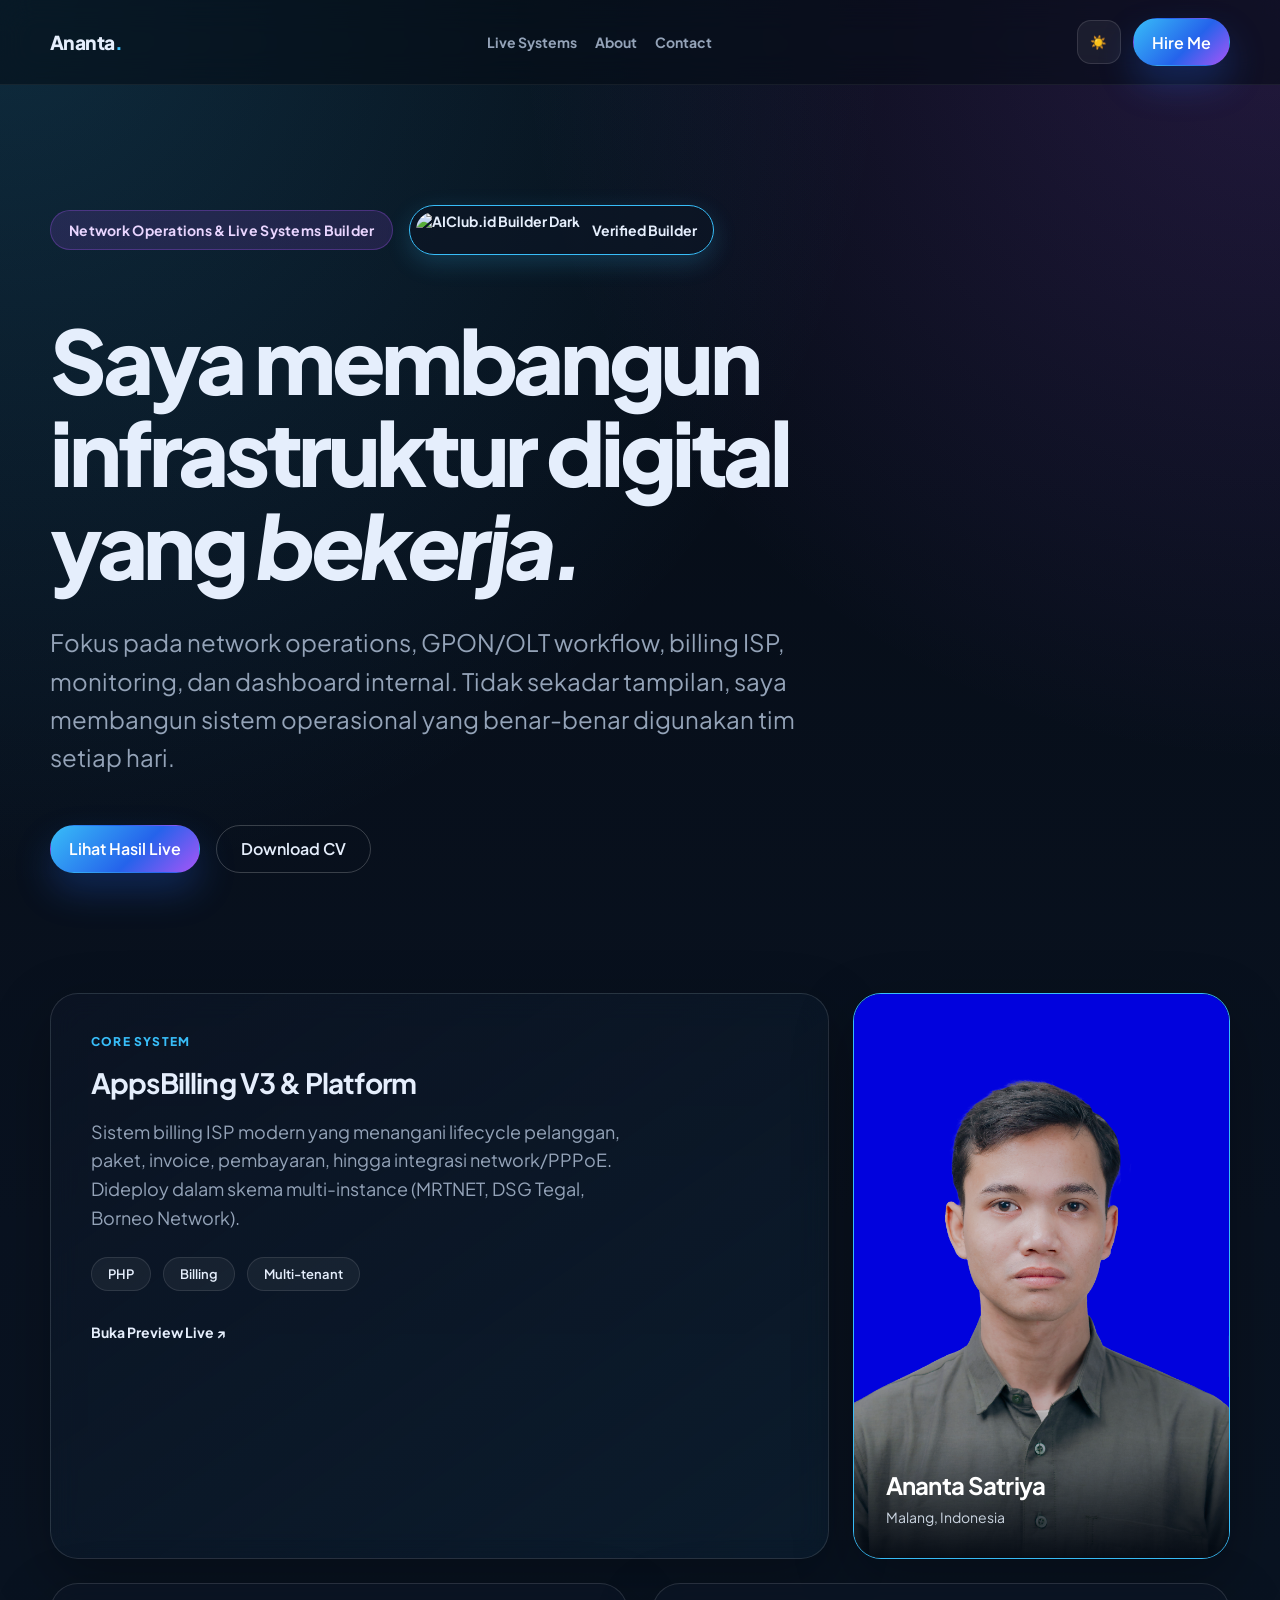
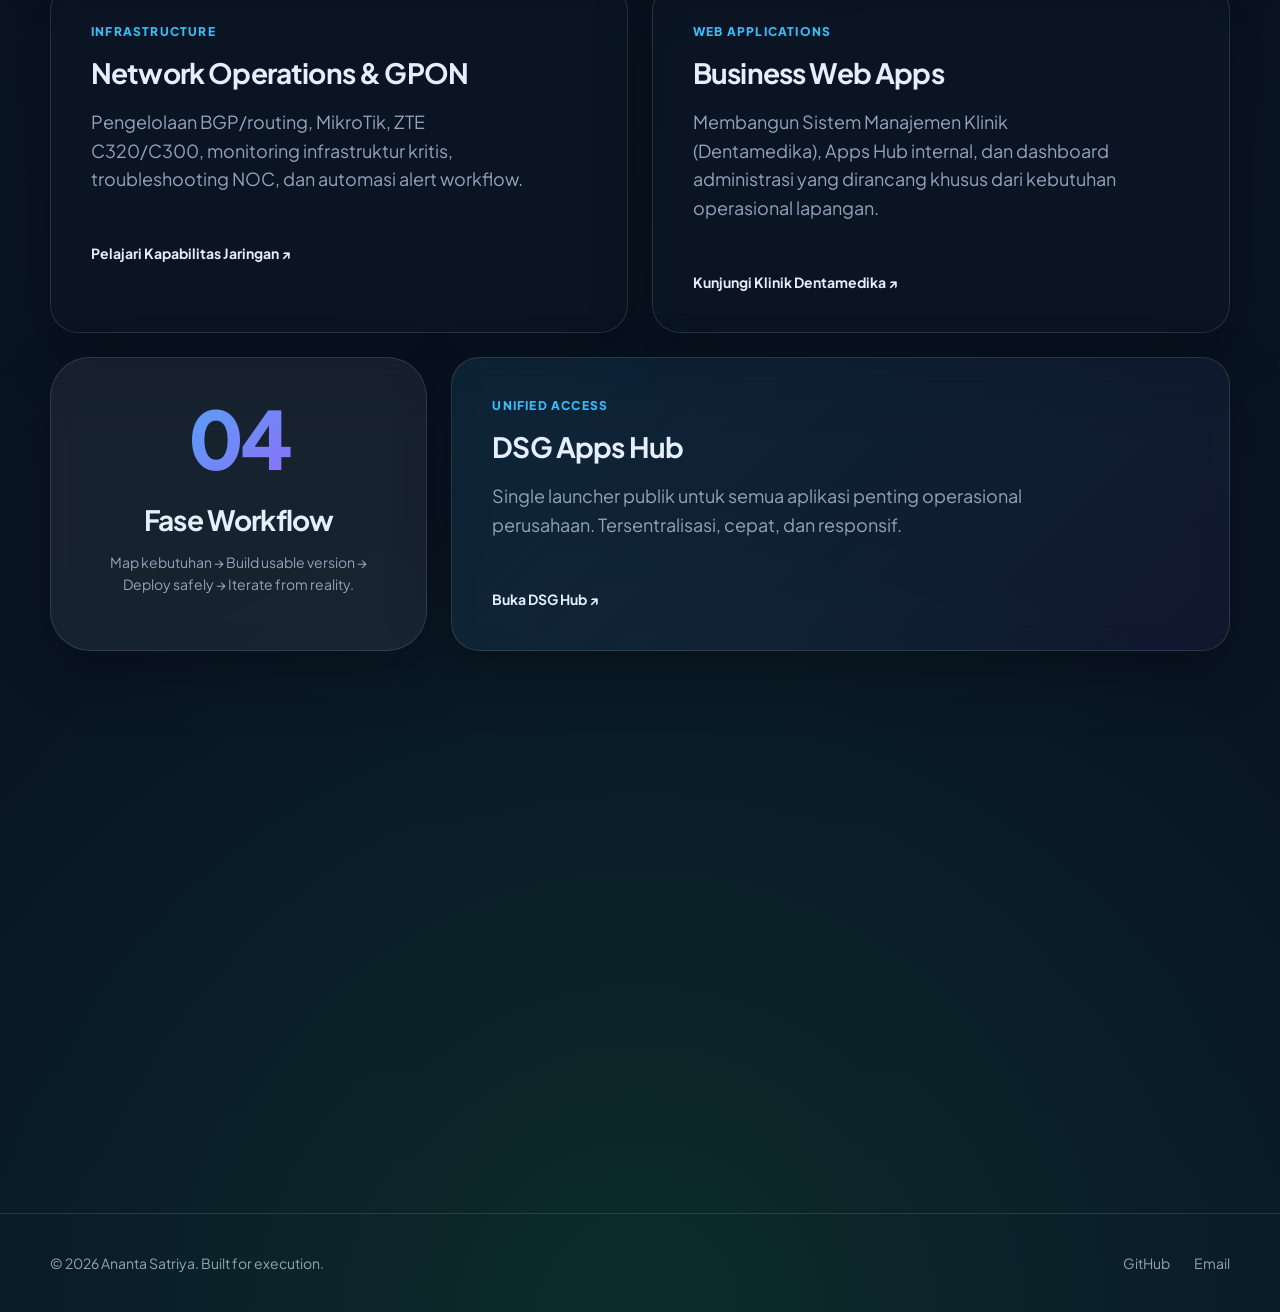
==== commit 74f6d1b9: "Sync light/dark mode for bento grid, highlight verified builder badge" ====
--- a/index.html
+++ b/index.html
@@ -39,8 +39,17 @@
   <main id="main-content">
     <header class="container reveal">
       <div class="hero-statement">
-        <span class="badge" style="margin-bottom: 24px;">Network Operations & Live Systems Builder</span>
-        <h1>Saya membangun infrastruktur digital yang <i>bekerja.</i></h1>
+        
+        <div class="identity-showcase">
+          <span class="badge special">Network Operations & Live Systems Builder</span>
+          <a class="verified-pill" href="https://aiclub.id/builder/s00_01KWRFQVJTS4C02767YQ85QVTN" rel="me noopener" target="_blank" aria-label="AIClub.id Builder badge">
+            <img src="https://aiclub.id/badge/s00_01KWRFQVJTS4C02767YQ85QVTN.svg?style=pill&theme=dark" class="dark-badge" alt="AIClub.id Builder Dark" height="36" loading="lazy">
+            <img src="https://aiclub.id/badge/s00_01KWRFQVJTS4C02767YQ85QVTN.svg?style=pill&theme=light" class="light-badge" alt="AIClub.id Builder Light" height="36" loading="lazy">
+            Verified Builder
+          </a>
+        </div>
+
+        <h1 class="text-gradient">Saya membangun infrastruktur digital yang <i>bekerja.</i></h1>
         <p class="lead">
           Fokus pada network operations, GPON/OLT workflow, billing ISP, monitoring, dan dashboard internal.
           Tidak sekadar tampilan, saya membangun sistem operasional yang benar-benar digunakan tim setiap hari.
@@ -56,7 +65,7 @@
       <div class="bento-grid">
         
         <!-- Large Hero Bento -->
-        <article class="bento-item bento-col-8">
+        <article class="bento-item bento-col-8 bg-bento-1">
           <div class="bento-content">
             <span class="bento-kicker">Core System</span>
             <h3 class="bento-title">AppsBilling V3 & Platform</h3>
@@ -69,11 +78,11 @@
         </article>
 
         <!-- Profile Bento -->
-        <article class="bento-item bento-col-4" style="padding: 0;">
-          <img src="/assets/ananta.jpg" alt="Ananta Satriya" style="width: 100%; height: 100%; object-fit: cover; opacity: 0.8;">
-          <div style="position: absolute; bottom: 0; left: 0; width: 100%; padding: 32px; background: linear-gradient(to top, rgba(5,11,20,0.9), transparent);">
-             <h3 style="margin: 0; font-size: 1.5rem; letter-spacing:-0.03em;">Ananta Satriya</h3>
-             <p style="margin: 8px 0 0; color: #94a3b8; font-size: 14px;">Malang, Indonesia</p>
+        <article class="bento-item bento-col-4" style="padding: 0; border-color: var(--primary);">
+          <img src="/assets/ananta.jpg" alt="Ananta Satriya" style="width: 100%; height: 100%; object-fit: cover; opacity: 0.85;">
+          <div style="position: absolute; bottom: 0; left: 0; width: 100%; padding: 32px; background: linear-gradient(to top, rgba(5,11,20,0.95), transparent);">
+             <h3 style="margin: 0; font-size: 1.5rem; letter-spacing:-0.03em; color: #fff;">Ananta Satriya</h3>
+             <p style="margin: 8px 0 0; color: #cbd5e1; font-size: 14px;">Malang, Indonesia</p>
           </div>
         </article>
 
@@ -98,16 +107,16 @@
         </article>
 
         <!-- Workflow / Metric -->
-        <article class="bento-item bento-col-4">
+        <article class="bento-item bento-col-4 bg-bento-quote" style="border-radius: 40px; display: flex; align-items: center; justify-content: center; text-align: center;">
           <div class="bento-content">
             <div class="huge-number">04</div>
-            <h3 class="bento-title">Fase Workflow</h3>
-            <p style="color: var(--muted); line-height: 1.6;">Map kebutuhan → Build usable version → Deploy safely → Iterate from reality. Eksekusi cepat yang aman untuk tim.</p>
+            <h3 class="bento-title" style="margin-bottom: 12px;">Fase Workflow</h3>
+            <p style="color: var(--muted); line-height: 1.6; font-size: 14px;">Map kebutuhan → Build usable version → Deploy safely → Iterate from reality.</p>
           </div>
         </article>
 
         <!-- DSG Hub -->
-        <article class="bento-item bento-col-8" style="background: linear-gradient(135deg, rgba(56,189,248,0.1), rgba(168,85,247,0.05));">
+        <article class="bento-item bento-col-8 bg-bento-2">
           <div class="bento-content">
             <span class="bento-kicker">Unified Access</span>
             <h3 class="bento-title">DSG Apps Hub</h3>
@@ -121,9 +130,9 @@
     
     <section class="container reveal" style="padding: 120px 0;">
       <div style="text-align: center; max-width: 600px; margin: 0 auto;">
-        <h2 style="font-size: 2.5rem; letter-spacing: -0.04em; margin-bottom: 24px;">Siap merapikan sistem Anda?</h2>
+        <h2 class="text-gradient" style="font-size: 2.5rem; letter-spacing: -0.04em; margin-bottom: 24px;">Siap merapikan sistem Anda?</h2>
         <p class="hero-desc" style="margin: 0 auto 40px;">Saya terbuka untuk diskusi teknis pembuatan dashboard, billing, atau tools operasional yang butuh eksekusi terukur.</p>
-        <a class="btn primary" href="https://wa.me/6285804783530" target="_blank" rel="noopener" style="padding: 0 32px; height: 56px; font-size: 1.1rem; border-radius: 99px;">Mari Berdiskusi di WhatsApp</a>
+        <a class="btn primary" href="https://wa.me/6285804783530" target="_blank" rel="noopener" style="padding: 0 32px; height: 56px; font-size: 1.1rem; border-radius: 99px; box-shadow: 0 12px 32px rgba(56,189,248,0.3);">Mari Berdiskusi di WhatsApp</a>
       </div>
     </section>
   </main>
--- a/styles.css
+++ b/styles.css
@@ -576,3 +576,104 @@
   -webkit-text-fill-color: transparent;
   margin-bottom: 24px;
 }
+/* About page specific styles */
+.bento-item[style*="border-radius: 99px"] {
+  display: flex;
+  align-items: center;
+  justify-content: center;
+}
+@media (max-width: 768px) {
+  .bento-item[style*="border-radius: 99px"] {
+    border-radius: 40px !important;
+    padding: 40px 24px !important;
+  }
+}
+/* 
+  Theme Sync & Badge Highlight Patch 
+*/
+:root {
+  --text-gradient: linear-gradient(180deg, #fff 0%, rgba(255,255,255,0.7) 100%);
+  --bento-gradient-1: linear-gradient(145deg, var(--surface), rgba(56,189,248,0.05));
+  --bento-gradient-2: linear-gradient(135deg, rgba(56,189,248,0.1), rgba(168,85,247,0.05));
+  --bento-quote-bg: var(--surface-2);
+  --badge-glow: rgba(168,85,247,0.3);
+  --badge-bg: rgba(168,85,247,0.15);
+  --badge-text: #e9d5ff;
+  --identity-glow: rgba(56,189,248,0.2);
+}
+
+body.light {
+  --text-gradient: linear-gradient(180deg, #0f172a 0%, #334155 100%);
+  --bento-gradient-1: linear-gradient(145deg, var(--surface), rgba(56,189,248,0.12));
+  --bento-gradient-2: linear-gradient(135deg, rgba(56,189,248,0.15), rgba(168,85,247,0.1));
+  --bento-quote-bg: rgba(15,23,42,0.04);
+  --badge-glow: rgba(168,85,247,0.2);
+  --badge-bg: rgba(168,85,247,0.1);
+  --badge-text: #6b21a8;
+  --identity-glow: rgba(56,189,248,0.15);
+}
+
+.text-gradient {
+  background: var(--text-gradient);
+  -webkit-background-clip: text;
+  -webkit-text-fill-color: transparent;
+}
+
+.bg-bento-1 { background: var(--bento-gradient-1); }
+.bg-bento-2 { background: var(--bento-gradient-2); }
+.bg-bento-quote { background: var(--bento-quote-bg); }
+
+.badge.special {
+  background: var(--badge-bg);
+  border-color: var(--badge-glow);
+  color: var(--badge-text);
+}
+
+/* Identitas & Badge AIClub */
+.identity-showcase {
+  display: flex;
+  align-items: center;
+  gap: 16px;
+  flex-wrap: wrap;
+  margin-bottom: 24px;
+}
+
+.verified-pill {
+  display: inline-flex;
+  align-items: center;
+  gap: 12px;
+  padding: 6px 16px 6px 6px;
+  background: var(--surface);
+  border: 1px solid var(--primary);
+  border-radius: 99px;
+  box-shadow: 0 8px 24px var(--identity-glow);
+  color: var(--text);
+  font-weight: 700;
+  font-size: 14px;
+  text-decoration: none;
+  transition: transform 0.3s ease, box-shadow 0.3s ease;
+}
+
+.verified-pill:hover {
+  transform: translateY(-2px);
+  box-shadow: 0 12px 32px var(--identity-glow);
+}
+
+.verified-pill img {
+  border-radius: 99px;
+  height: 36px;
+}
+
+/* Light mode specific badge image toggle */
+body.light .verified-pill img.dark-badge { display: none; }
+body:not(.light) .verified-pill img.light-badge { display: none; }
+
+/* Remove inline gradient rules that break light mode */
+.hero-statement h1 {
+  background: none;
+  -webkit-text-fill-color: initial;
+}
+body.light .hero-statement h1 {
+  background: none;
+  -webkit-text-fill-color: initial;
+}
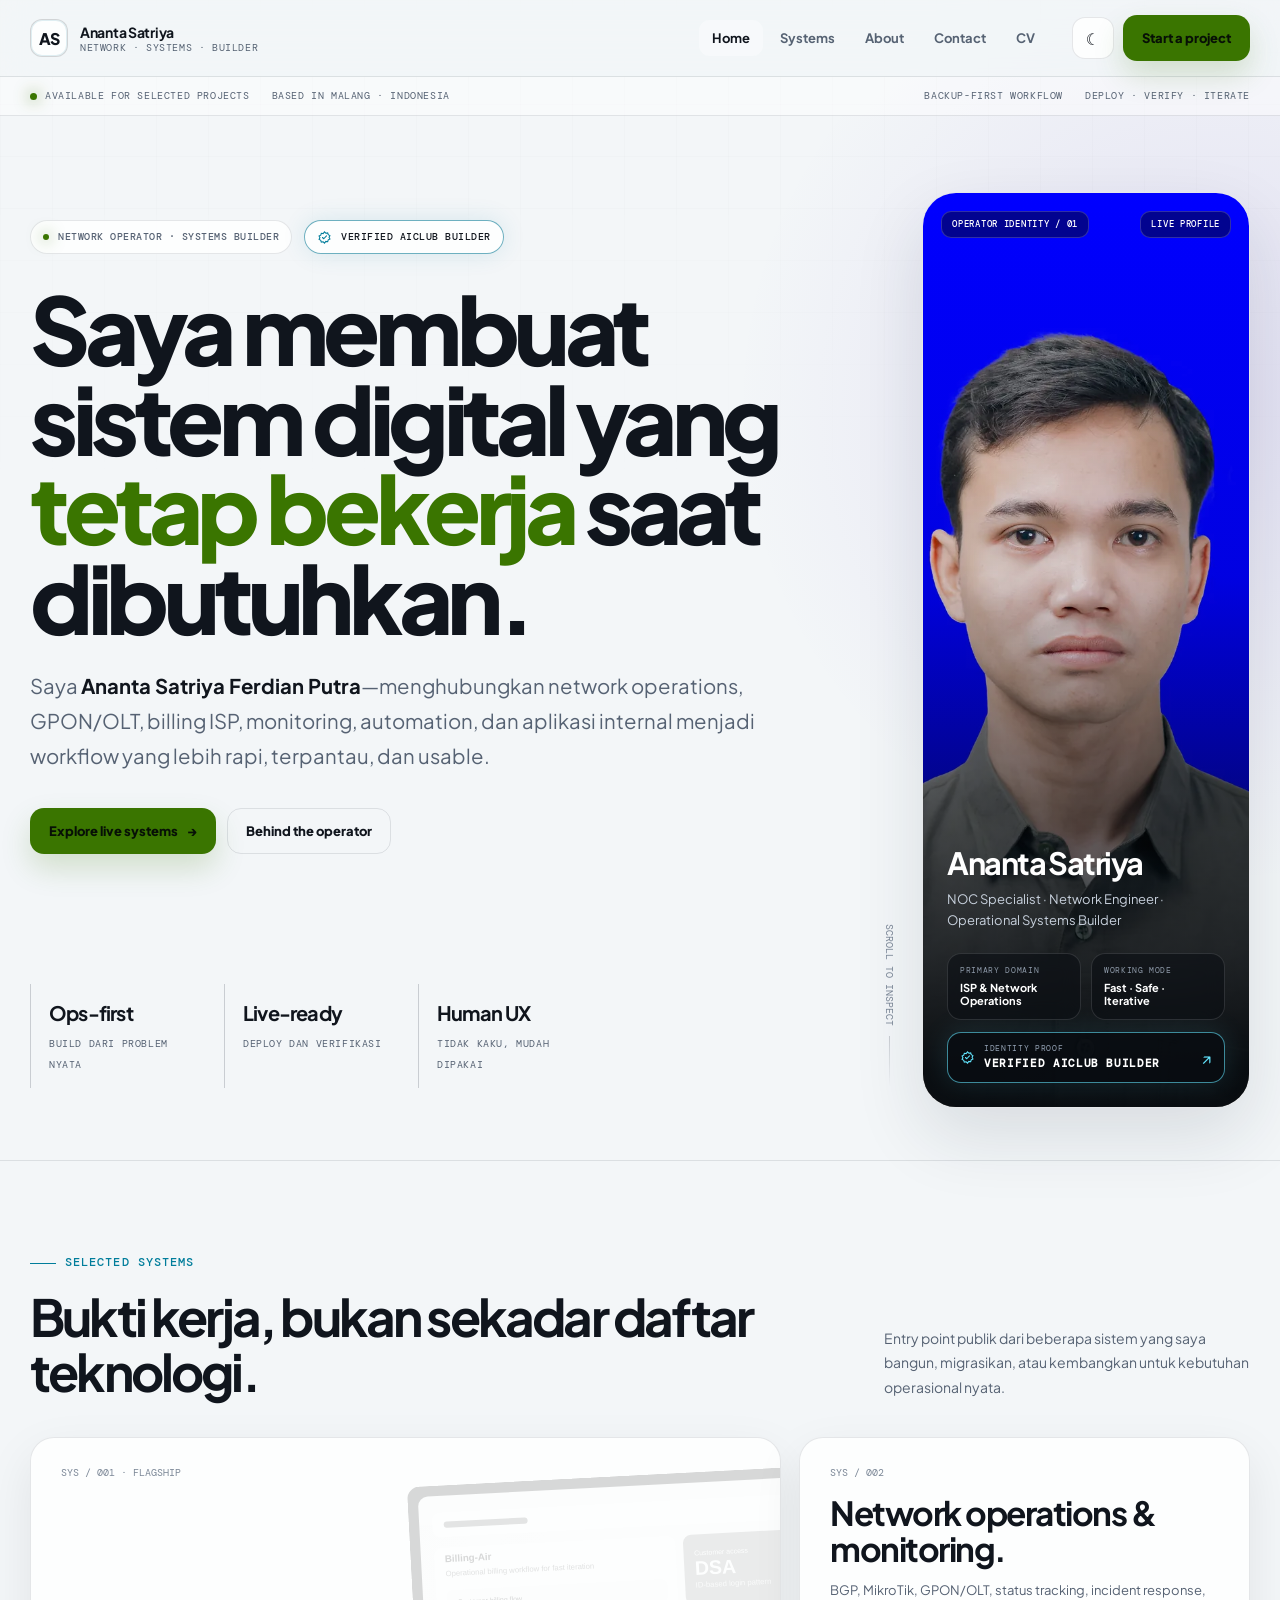
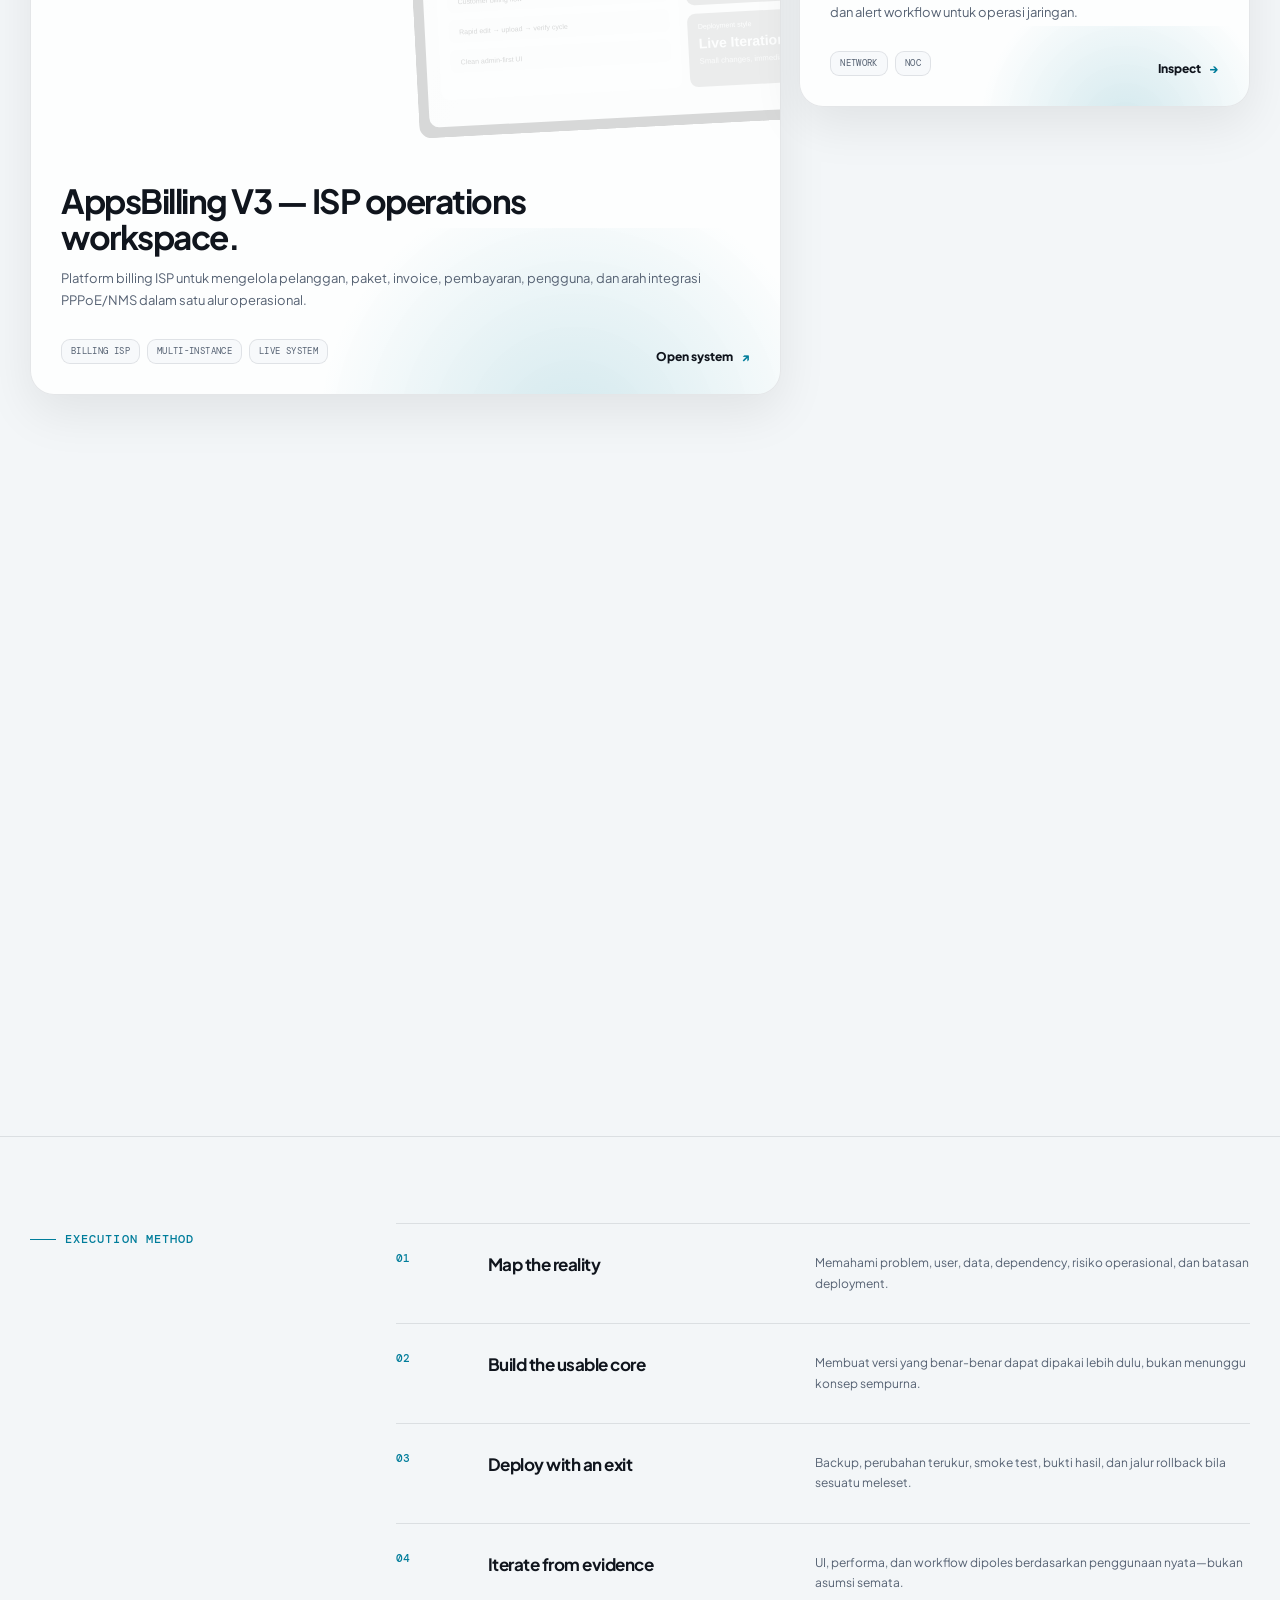
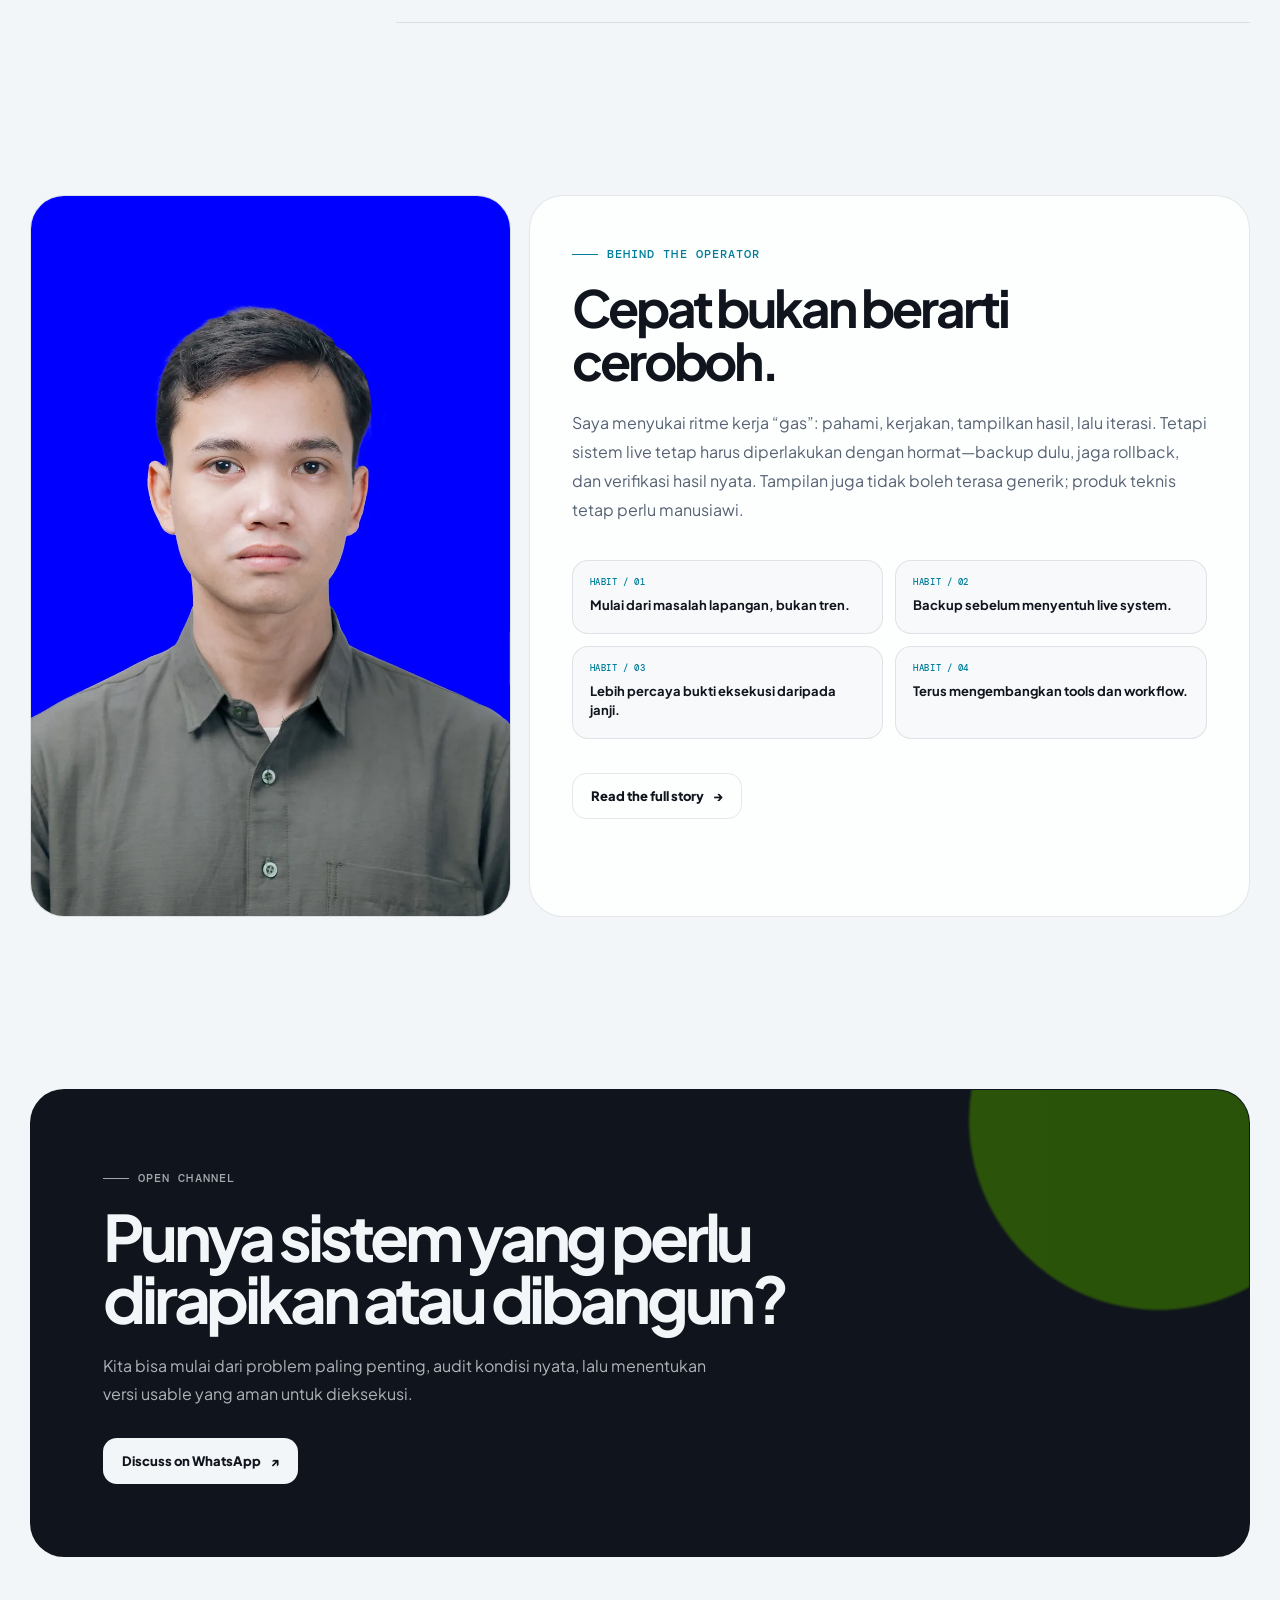
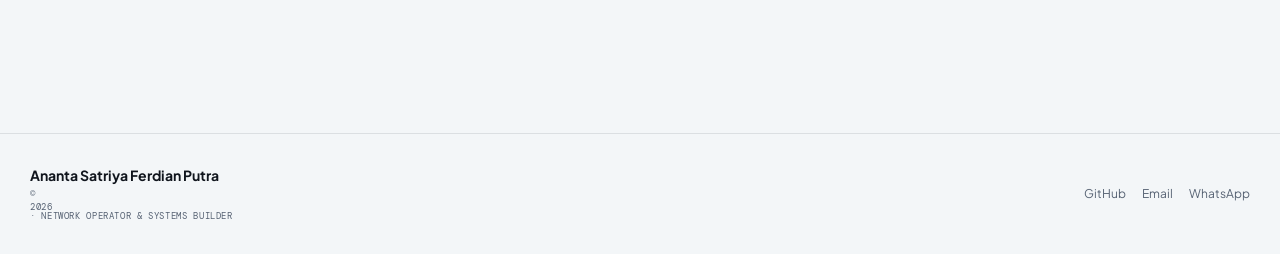
==== commit 9f5a2560: "Rebuild portfolio as operator profile and systems studio" ====
--- a/index.html
+++ b/index.html
@@ -1,152 +1,12 @@
-<!DOCTYPE html>
-<html lang="id">
-<head>
-  <meta charset="utf-8" />
-  <meta name="viewport" content="width=device-width, initial-scale=1" />
-  <title>Ananta Satriya — Builder & Network Engineer</title>
-  <meta name="description" content="Portfolio Ananta Satriya Ferdian Putra — Network Engineer, NOC Specialist, GPON/OLT operator, dan automation builder untuk sistem operasional yang benar-benar dipakai." />
-  <meta name="theme-color" content="#091220" />
-  <meta name="robots" content="index,follow,max-image-preview:large" />
-  <meta name="author" content="Ananta Satriya Ferdian Putra" />
-  <meta property="og:locale" content="id_ID" />
-  <meta property="og:site_name" content="Ananta Satriya" />
-  <meta property="og:type" content="website" />
-  <meta property="og:title" content="Ananta Satriya — Builder & Network Engineer" />
-  <meta property="og:description" content="Membangun sistem live untuk operasi ISP, GPON/OLT, monitoring, routing, billing, dashboard internal, dan automasi operasional." />
-  <meta property="og:url" content="https://anantasatriya.my.id/" />
-  <meta property="og:image" content="https://anantasatriya.my.id/assets/ananta.jpg" />
-  <link rel="canonical" href="https://anantasatriya.my.id/" />
-  <link rel="icon" href="/favicon.svg" type="image/svg+xml" />
-  <link rel="stylesheet" href="/styles.css" />
-</head>
-<body>
-  <div class="scroll-line"></div>
-  <div class="nav-wrap">
-    <div class="container nav">
-      <a class="brand" href="/">Ananta<span>.</span></a>
-      <div class="nav-links">
-        <a href="/projects.html">Live Systems</a>
-        <a href="/about.html">About</a>
-        <a href="/contact.html">Contact</a>
-      </div>
-      <div class="nav-actions">
-        <button id="themeToggle" class="theme-toggle" type="button" aria-label="Toggle theme">☀️</button>
-        <a class="btn primary" href="/contact.html" style="border-radius:99px;">Hire Me</a>
-      </div>
-    </div>
-  </div>
-
-  <main id="main-content">
-    <header class="container reveal">
-      <div class="hero-statement">
-        
-        <div class="identity-showcase">
-          <span class="badge special">Network Operations & Live Systems Builder</span>
-          <a class="verified-pill" href="https://aiclub.id/builder/s00_01KWRFQVJTS4C02767YQ85QVTN" rel="me noopener" target="_blank" aria-label="AIClub.id Builder badge">
-            <img src="https://aiclub.id/badge/s00_01KWRFQVJTS4C02767YQ85QVTN.svg?style=pill&theme=dark" class="dark-badge" alt="AIClub.id Builder Dark" height="36" loading="lazy">
-            <img src="https://aiclub.id/badge/s00_01KWRFQVJTS4C02767YQ85QVTN.svg?style=pill&theme=light" class="light-badge" alt="AIClub.id Builder Light" height="36" loading="lazy">
-            Verified Builder
-          </a>
-        </div>
-
-        <h1 class="text-gradient">Saya membangun infrastruktur digital yang <i>bekerja.</i></h1>
-        <p class="lead">
-          Fokus pada network operations, GPON/OLT workflow, billing ISP, monitoring, dan dashboard internal.
-          Tidak sekadar tampilan, saya membangun sistem operasional yang benar-benar digunakan tim setiap hari.
-        </p>
-        <div class="hero-cta" style="display: flex; gap: 16px;">
-          <a class="btn primary" href="#work">Lihat Hasil Live</a>
-          <a class="btn glow-btn" href="/cv.html" style="padding: 0 24px; border-radius: 99px;">Download CV</a>
-        </div>
-      </div>
-    </header>
-
-    <section id="work" class="container reveal">
-      <div class="bento-grid">
-        
-        <!-- Large Hero Bento -->
-        <article class="bento-item bento-col-8 bg-bento-1">
-          <div class="bento-content">
-            <span class="bento-kicker">Core System</span>
-            <h3 class="bento-title">AppsBilling V3 & Platform</h3>
-            <p class="hero-desc" style="max-width: 80%;">Sistem billing ISP modern yang menangani lifecycle pelanggan, paket, invoice, pembayaran, hingga integrasi network/PPPoE. Dideploy dalam skema multi-instance (MRTNET, DSG Tegal, Borneo Network).</p>
-            <div class="tag-cloud">
-              <span class="tag">PHP</span><span class="tag">Billing</span><span class="tag">Multi-tenant</span>
-            </div>
-            <a href="https://appsbilling.dentasejahteragroup.my.id/v3/" target="_blank" rel="noopener" class="bento-link">Buka Preview Live ↗</a>
-          </div>
-        </article>
-
-        <!-- Profile Bento -->
-        <article class="bento-item bento-col-4" style="padding: 0; border-color: var(--primary);">
-          <img src="/assets/ananta.jpg" alt="Ananta Satriya" style="width: 100%; height: 100%; object-fit: cover; opacity: 0.85;">
-          <div style="position: absolute; bottom: 0; left: 0; width: 100%; padding: 32px; background: linear-gradient(to top, rgba(5,11,20,0.95), transparent);">
-             <h3 style="margin: 0; font-size: 1.5rem; letter-spacing:-0.03em; color: #fff;">Ananta Satriya</h3>
-             <p style="margin: 8px 0 0; color: #cbd5e1; font-size: 14px;">Malang, Indonesia</p>
-          </div>
-        </article>
-
-        <!-- Network Ops -->
-        <article class="bento-item bento-col-6">
-          <div class="bento-content">
-            <span class="bento-kicker">Infrastructure</span>
-            <h3 class="bento-title">Network Operations & GPON</h3>
-            <p class="hero-desc">Pengelolaan BGP/routing, MikroTik, ZTE C320/C300, monitoring infrastruktur kritis, troubleshooting NOC, dan automasi alert workflow.</p>
-            <a href="/projects.html#ops" class="bento-link">Pelajari Kapabilitas Jaringan ↗</a>
-          </div>
-        </article>
-
-        <!-- Business Apps -->
-        <article class="bento-item bento-col-6">
-          <div class="bento-content">
-            <span class="bento-kicker">Web Applications</span>
-            <h3 class="bento-title">Business Web Apps</h3>
-            <p class="hero-desc">Membangun Sistem Manajemen Klinik (Dentamedika), Apps Hub internal, dan dashboard administrasi yang dirancang khusus dari kebutuhan operasional lapangan.</p>
-            <a href="https://klinik.dentamedika.com/" target="_blank" rel="noopener" class="bento-link">Kunjungi Klinik Dentamedika ↗</a>
-          </div>
-        </article>
-
-        <!-- Workflow / Metric -->
-        <article class="bento-item bento-col-4 bg-bento-quote" style="border-radius: 40px; display: flex; align-items: center; justify-content: center; text-align: center;">
-          <div class="bento-content">
-            <div class="huge-number">04</div>
-            <h3 class="bento-title" style="margin-bottom: 12px;">Fase Workflow</h3>
-            <p style="color: var(--muted); line-height: 1.6; font-size: 14px;">Map kebutuhan → Build usable version → Deploy safely → Iterate from reality.</p>
-          </div>
-        </article>
-
-        <!-- DSG Hub -->
-        <article class="bento-item bento-col-8 bg-bento-2">
-          <div class="bento-content">
-            <span class="bento-kicker">Unified Access</span>
-            <h3 class="bento-title">DSG Apps Hub</h3>
-            <p class="hero-desc">Single launcher publik untuk semua aplikasi penting operasional perusahaan. Tersentralisasi, cepat, dan responsif.</p>
-            <a href="https://apps.dentasejahteragroup.my.id/" target="_blank" rel="noopener" class="bento-link">Buka DSG Hub ↗</a>
-          </div>
-        </article>
-
-      </div>
-    </section>
-    
-    <section class="container reveal" style="padding: 120px 0;">
-      <div style="text-align: center; max-width: 600px; margin: 0 auto;">
-        <h2 class="text-gradient" style="font-size: 2.5rem; letter-spacing: -0.04em; margin-bottom: 24px;">Siap merapikan sistem Anda?</h2>
-        <p class="hero-desc" style="margin: 0 auto 40px;">Saya terbuka untuk diskusi teknis pembuatan dashboard, billing, atau tools operasional yang butuh eksekusi terukur.</p>
-        <a class="btn primary" href="https://wa.me/6285804783530" target="_blank" rel="noopener" style="padding: 0 32px; height: 56px; font-size: 1.1rem; border-radius: 99px; box-shadow: 0 12px 32px rgba(56,189,248,0.3);">Mari Berdiskusi di WhatsApp</a>
-      </div>
-    </section>
-  </main>
-
-  <footer class="footer" style="border-top: 1px solid var(--border); padding: 40px 0; margin-top: 60px;">
-    <div class="container" style="display:flex; justify-content:space-between; gap:16px; flex-wrap:wrap; font-size: 14px;">
-      <div>© <span data-year></span> Ananta Satriya. Built for execution.</div>
-      <div class="muted" style="display: flex; gap: 24px;">
-        <a href="https://github.com/remek8787" target="_blank">GitHub</a>
-        <a href="mailto:anantasatriya@gmail.com">Email</a>
-      </div>
-    </div>
-  </footer>
-
-  <script src="/app.js"></script>
-</body>
-</html>
+<!DOCTYPE html><html lang="id"><head><meta charset="utf-8"><meta name="viewport" content="width=device-width,initial-scale=1"><title>Ananta Satriya — Network Operator & Systems Builder</title><meta name="description" content="Network operator dan systems builder untuk ISP, GPON/OLT, billing, monitoring, automation, dan aplikasi operasional yang benar-benar dipakai."><meta name="theme-color" content="#07090d"><meta name="robots" content="index,follow,max-image-preview:large"><meta name="author" content="Ananta Satriya Ferdian Putra"><meta property="og:locale" content="id_ID"><meta property="og:site_name" content="Ananta Satriya"><meta property="og:type" content="website"><meta property="og:title" content="Ananta Satriya — Network Operator & Systems Builder"><meta property="og:description" content="Network operator dan systems builder untuk ISP, GPON/OLT, billing, monitoring, automation, dan aplikasi operasional yang benar-benar dipakai."><meta property="og:url" content="https://anantasatriya.my.id/"><meta property="og:image" content="https://anantasatriya.my.id/assets/ananta-portrait.webp"><meta property="og:image:alt" content="Ananta Satriya Ferdian Putra"><meta name="twitter:card" content="summary_large_image"><link rel="canonical" href="https://anantasatriya.my.id/"><link rel="icon" href="/favicon.svg" type="image/svg+xml"><link rel="preconnect" href="https://fonts.googleapis.com"><link rel="preconnect" href="https://fonts.gstatic.com" crossorigin><link rel="stylesheet" href="/styles.css"></head><body><a class="skip-link" href="#main-content">Lewati ke konten utama</a><div class="scroll-line"></div><nav class="site-nav"><div class="container nav-inner"><a class="brand-lockup" href="/"><span class="brand-mark">AS</span><span class="brand-copy"><strong>Ananta Satriya</strong><span>Network · Systems · Builder</span></span></a><div class="nav-links"><a href="/" aria-current="page">Home</a><a href="/projects.html">Systems</a><a href="/about.html">About</a><a href="/contact.html">Contact</a><a href="/cv.html">CV</a></div><div class="nav-actions"><button id="menuToggle" class="icon-button mobile-menu-button" type="button" aria-label="Buka menu" aria-expanded="false">≡</button><button id="themeToggle" class="theme-toggle" type="button">☀</button><a class="btn primary nav-cta" href="https://wa.me/6285804783530" target="_blank" rel="noopener">Start a project</a></div></div></nav><div class="status-rail"><div class="container status-track"><div class="status-cluster"><span class="status-item"><i class="status-dot"></i>Available for selected projects</span><span class="status-item">Based in Malang · Indonesia</span></div><div class="status-cluster"><span class="status-item">Backup-first workflow</span><span class="status-item">Deploy · Verify · Iterate</span></div></div></div>
+<main id="main-content">
+<section class="hero"><div class="container hero-grid">
+<div class="hero-copy reveal"><div><div class="identity-row"><span class="role-chip"><i class="status-dot"></i>Network operator · Systems builder</span><a class="verified-chip" href="https://aiclub.id/builder/s00_01KWRFQVJTS4C02767YQ85QVTN" target="_blank" rel="me noopener"><svg width="15" height="15" viewBox="0 0 24 24" fill="none" aria-hidden="true"><path d="M12 3l2.1 2.1 3-.4.9 2.9 2.7 1.4-1.4 2.7 1.4 2.7-2.7 1.4-.9 2.9-3-.4L12 21l-2.1-2.1-3 .4-.9-2.9L3.3 15l1.4-2.7L3.3 9.6 6 8.2l.9-2.9 3 .4L12 3Z" stroke="currentColor" stroke-width="1.7"/><path d="m8.8 12 2 2 4.4-4.5" stroke="currentColor" stroke-width="1.7" stroke-linecap="round" stroke-linejoin="round"/></svg> Verified AIClub Builder</a></div><h1>Saya membuat sistem digital yang <span class="accent">tetap bekerja</span> saat dibutuhkan.</h1><p class="hero-lead">Saya <strong>Ananta Satriya Ferdian Putra</strong>—menghubungkan network operations, GPON/OLT, billing ISP, monitoring, automation, dan aplikasi internal menjadi workflow yang lebih rapi, terpantau, dan usable.</p><div class="hero-actions"><a class="btn primary" href="#selected-systems">Explore live systems <span class="btn-arrow">→</span></a><a class="btn ghost" href="/about.html">Behind the operator</a></div></div><div class="hero-foot"><div class="hero-proof"><div class="proof-item"><strong>Ops-first</strong><span>Build dari problem nyata</span></div><div class="proof-item"><strong>Live-ready</strong><span>Deploy dan verifikasi</span></div><div class="proof-item"><strong>Human UX</strong><span>Tidak kaku, mudah dipakai</span></div></div><span class="scroll-cue">Scroll to inspect</span></div></div>
+<aside class="identity-card reveal"><img src="/assets/ananta-portrait.webp" width="900" height="1353" alt="Potret Ananta Satriya Ferdian Putra" fetchpriority="high"><div class="identity-card-top"><span class="id-label">Operator identity / 01</span><span class="id-label">Live profile</span></div><div class="identity-card-body"><h2>Ananta Satriya</h2><p>NOC Specialist · Network Engineer · Operational Systems Builder</p><div class="identity-meta"><div><span>Primary domain</span><strong>ISP & Network Operations</strong></div><div><span>Working mode</span><strong>Fast · Safe · Iterative</strong></div></div><a class="builder-badge" href="https://aiclub.id/builder/s00_01KWRFQVJTS4C02767YQ85QVTN" target="_blank" rel="me noopener"><span class="builder-badge-copy"><svg width="15" height="15" viewBox="0 0 24 24" fill="none" aria-hidden="true"><path d="M12 3l2.1 2.1 3-.4.9 2.9 2.7 1.4-1.4 2.7 1.4 2.7-2.7 1.4-.9 2.9-3-.4L12 21l-2.1-2.1-3 .4-.9-2.9L3.3 15l1.4-2.7L3.3 9.6 6 8.2l.9-2.9 3 .4L12 3Z" stroke="currentColor" stroke-width="1.7"/><path d="m8.8 12 2 2 4.4-4.5" stroke="currentColor" stroke-width="1.7" stroke-linecap="round" stroke-linejoin="round"/></svg><span><span>Identity proof</span><strong>Verified AIClub Builder</strong></span></span><span class="arrow">↗</span></a></div></aside>
+</div></section>
+<section id="selected-systems" class="section section-line"><div class="container"><div class="section-heading reveal"><div><span class="eyebrow">Selected systems</span><h2>Bukti kerja, bukan sekadar daftar teknologi.</h2></div><p>Entry point publik dari beberapa sistem yang saya bangun, migrasikan, atau kembangkan untuk kebutuhan operasional nyata.</p></div><div class="system-grid"><article class="system-card featured reveal"><span class="system-number">SYS / 001 · FLAGSHIP</span><img class="system-visual" src="/assets/projects/billing-air.svg" alt="" loading="lazy"><h3>AppsBilling V3 — ISP operations workspace.</h3><p>Platform billing ISP untuk mengelola pelanggan, paket, invoice, pembayaran, pengguna, dan arah integrasi PPPoE/NMS dalam satu alur operasional.</p><div class="system-card-footer"><div class="tag-row"><span class="tag">Billing ISP</span><span class="tag">Multi-instance</span><span class="tag">Live system</span></div><a class="text-link" href="https://appsbilling.dentasejahteragroup.my.id/v3/" target="_blank" rel="noopener">Open system <span>↗</span></a></div></article><div class="system-stack"><article class="system-card reveal"><span class="system-number">SYS / 002</span><h3>Network operations & monitoring.</h3><p>BGP, MikroTik, GPON/OLT, status tracking, incident response, dan alert workflow untuk operasi jaringan.</p><div class="system-card-footer"><div class="tag-row"><span class="tag">Network</span><span class="tag">NOC</span></div><a class="text-link" href="/projects.html#ops">Inspect <span>→</span></a></div></article><article class="system-card reveal"><span class="system-number">SYS / 003</span><h3>Business apps built around real workflows.</h3><p>Klinik, app hub, inventory, dashboard admin, dan internal tools yang lahir dari kebutuhan tim.</p><div class="system-card-footer"><div class="tag-row"><span class="tag">Web app</span><span class="tag">Operations</span></div><a class="text-link" href="/projects.html#business">Inspect <span>→</span></a></div></article></div></div></div></section>
+<section class="section"><div class="container"><div class="section-heading reveal"><div><span class="eyebrow">Capability map</span><h2>Bergerak di antara jaringan, data, dan manusia.</h2></div><p>Nilai utama saya ada pada kemampuan menjembatani infrastruktur teknis dengan pengalaman operator sehari-hari.</p></div><div class="capability-grid reveal"><article class="capability"><span class="capability-icon"><svg width="22" height="22" viewBox="0 0 24 24" fill="none"><circle cx="12" cy="5" r="2.5" stroke="currentColor"/><circle cx="5" cy="18" r="2.5" stroke="currentColor"/><circle cx="19" cy="18" r="2.5" stroke="currentColor"/><path d="M12 7.5v4m0 0-7 4m7-4 7 4" stroke="currentColor"/></svg></span><h3>Network Operations</h3><p>Routing, BGP, MikroTik, GPON/OLT, troubleshooting, documentation, dan incident response.</p></article><article class="capability"><span class="capability-icon"><svg width="22" height="22" viewBox="0 0 24 24" fill="none"><rect x="4" y="3" width="16" height="18" rx="3" stroke="currentColor"/><path d="M8 8h8M8 12h3m2 0h3M8 16h3m2 0h3" stroke="currentColor" stroke-linecap="round"/></svg></span><h3>ISP Billing Systems</h3><p>Lifecycle pelanggan, paket, tagihan, pembayaran, isolir, user, dan multi-instance deployment.</p></article><article class="capability"><span class="capability-icon"><svg width="22" height="22" viewBox="0 0 24 24" fill="none"><rect x="3" y="4" width="18" height="16" rx="3" stroke="currentColor"/><path d="M3 9h18M8 4v5" stroke="currentColor"/></svg></span><h3>Operational Web Apps</h3><p>Dashboard internal, klinik, inventory, app hub, serta UI yang praktis bagi tim lapangan.</p></article><article class="capability"><span class="capability-icon"><svg width="22" height="22" viewBox="0 0 24 24" fill="none"><path d="M8 3h8l1 4 3 2v6l-3 2-1 4H8l-1-4-3-2V9l3-2 1-4Z" stroke="currentColor"/><circle cx="12" cy="12" r="3" stroke="currentColor"/></svg></span><h3>Automation & AI</h3><p>Webhook, API, alerting, content workflow, visual generation, dan iterasi delivery berbantuan AI.</p></article></div></div></section>
+<section class="section section-line"><div class="container workflow"><div class="workflow-intro reveal"><span class="eyebrow">Execution method</span><h2>Agentic dalam berpikir. Deterministik saat eksekusi.</h2></div><div class="workflow-list reveal"><article class="workflow-step"><h3>Map the reality</h3><p>Memahami problem, user, data, dependency, risiko operasional, dan batasan deployment.</p></article><article class="workflow-step"><h3>Build the usable core</h3><p>Membuat versi yang benar-benar dapat dipakai lebih dulu, bukan menunggu konsep sempurna.</p></article><article class="workflow-step"><h3>Deploy with an exit</h3><p>Backup, perubahan terukur, smoke test, bukti hasil, dan jalur rollback bila sesuatu meleset.</p></article><article class="workflow-step"><h3>Iterate from evidence</h3><p>UI, performa, dan workflow dipoles berdasarkan penggunaan nyata—bukan asumsi semata.</p></article></div></div></section>
+<section class="section"><div class="container about-preview"><div class="about-photo reveal"><img src="/assets/ananta-portrait.webp" width="900" height="1353" loading="lazy" alt="Ananta Satriya sedang bekerja sebagai network operator dan systems builder"></div><div class="about-panel reveal"><span class="eyebrow">Behind the operator</span><h2>Cepat bukan berarti ceroboh.</h2><p>Saya menyukai ritme kerja “gas”: pahami, kerjakan, tampilkan hasil, lalu iterasi. Tetapi sistem live tetap harus diperlakukan dengan hormat—backup dulu, jaga rollback, dan verifikasi hasil nyata. Tampilan juga tidak boleh terasa generik; produk teknis tetap perlu manusiawi.</p><div class="habit-list"><div class="habit"><span>Habit / 01</span><strong>Mulai dari masalah lapangan, bukan tren.</strong></div><div class="habit"><span>Habit / 02</span><strong>Backup sebelum menyentuh live system.</strong></div><div class="habit"><span>Habit / 03</span><strong>Lebih percaya bukti eksekusi daripada janji.</strong></div><div class="habit"><span>Habit / 04</span><strong>Terus mengembangkan tools dan workflow.</strong></div></div><div class="hero-actions"><a class="btn ghost" href="/about.html">Read the full story <span class="btn-arrow">→</span></a></div></div></div></section>
+<section class="section"><div class="container"><div class="cta-panel reveal"><span class="eyebrow">Open channel</span><h2>Punya sistem yang perlu dirapikan atau dibangun?</h2><p>Kita bisa mulai dari problem paling penting, audit kondisi nyata, lalu menentukan versi usable yang aman untuk dieksekusi.</p><a class="btn" href="https://wa.me/6285804783530" target="_blank" rel="noopener">Discuss on WhatsApp <span class="btn-arrow">↗</span></a></div></div></section>
+</main><footer class="footer"><div class="container footer-inner"><div class="footer-brand"><strong>Ananta Satriya Ferdian Putra</strong><span>© <span data-year></span> · Network operator & systems builder</span></div><div class="footer-links"><a href="https://github.com/remek8787" target="_blank" rel="noopener">GitHub</a><a href="mailto:anantasatriya@gmail.com">Email</a><a href="https://wa.me/6285804783530" target="_blank" rel="noopener">WhatsApp</a></div></div></footer><script src="/app.js"></script></body></html>
--- a/styles.css
+++ b/styles.css
@@ -1,679 +1,413 @@
-@import url('https://fonts.googleapis.com/css2?family=Plus+Jakarta+Sans:wght@400;500;600;700;800&display=swap');
+@import url('https://fonts.googleapis.com/css2?family=DM+Mono:wght@400;500&family=Plus+Jakarta+Sans:wght@400;500;600;700;800&display=swap');
 
 :root {
-  --bg: #07111f;
-  --bg-soft: #0b1728;
-  --surface: rgba(12, 21, 37, 0.72);
-  --surface-2: rgba(255, 255, 255, 0.06);
-  --card: rgba(255, 255, 255, 0.08);
-  --border: rgba(255, 255, 255, 0.12);
-  --text: #e5eefc;
-  --muted: #94a3b8;
-  --primary: #38bdf8;
-  --primary-2: #22c55e;
-  --accent: #a855f7;
-  --shadow: 0 20px 60px rgba(0,0,0,.28);
-  --radius: 28px;
-  --radius-sm: 20px;
-  --max: 1180px;
-}
+  color-scheme: dark;
+  --bg: #07090d;
+  --bg-2: #0c1017;
+  --surface: rgba(18, 23, 32, .82);
+  --surface-solid: #121720;
+  --surface-2: #171d28;
+  --surface-3: #202837;
+  --text: #f5f7fb;
+  --muted: #9aa5b5;
+  --subtle: #697589;
+  --line: rgba(255,255,255,.11);
+  --line-strong: rgba(255,255,255,.18);
+  --cyan: #63e6ff;
+  --lime: #b8ff65;
+  --violet: #a78bfa;
+  --orange: #ffad66;
+  --danger: #ff7070;
+  --shadow: 0 32px 80px rgba(0,0,0,.34);
+  --max: 1220px;
+  --radius-xl: 34px;
+  --radius-lg: 24px;
+  --radius-md: 18px;
+  --sans: 'Plus Jakarta Sans', system-ui, sans-serif;
+  --mono: 'DM Mono', ui-monospace, monospace;
+}
+
+body.light {
+  color-scheme: light;
+  --bg: #f3f6f8;
+  --bg-2: #e9eef2;
+  --surface: rgba(255,255,255,.82);
+  --surface-solid: #ffffff;
+  --surface-2: #f7f9fb;
+  --surface-3: #e9eef4;
+  --text: #10151d;
+  --muted: #566273;
+  --subtle: #7b8796;
+  --line: rgba(13,24,38,.10);
+  --line-strong: rgba(13,24,38,.18);
+  --cyan: #007d9b;
+  --lime: #3a7500;
+  --violet: #6743c7;
+  --orange: #a95300;
+  --shadow: 0 28px 70px rgba(28,43,58,.12);
+}
+body.light::before { opacity: .18; }
 
 * { box-sizing: border-box; }
-html { scroll-behavior: smooth; }
+html { scroll-behavior: smooth; scroll-padding-top: 96px; }
 body {
   margin: 0;
-  font-family: 'Plus Jakarta Sans', system-ui, sans-serif;
+  min-height: 100vh;
+  font-family: var(--sans);
   color: var(--text);
   background:
-    radial-gradient(circle at 0% 0%, rgba(56,189,248,.18), transparent 28%),
-    radial-gradient(circle at 100% 0%, rgba(168,85,247,.18), transparent 24%),
-    radial-gradient(circle at 50% 100%, rgba(34,197,94,.12), transparent 28%),
-    linear-gradient(180deg, #050b14 0%, #091220 42%, #091725 100%);
-}
-body.light {
-  --bg: #f8fbff;
-  --bg-soft: #ecf4ff;
-  --surface: rgba(255,255,255,0.86);
-  --surface-2: rgba(12, 21, 37, 0.04);
-  --card: rgba(255,255,255,.86);
-  --border: rgba(15, 23, 42, 0.08);
-  --text: #0f172a;
-  --muted: #475569;
-  --shadow: 0 18px 48px rgba(15, 23, 42, .10);
-  background:
-    radial-gradient(circle at 0% 0%, rgba(56,189,248,.16), transparent 30%),
-    radial-gradient(circle at 100% 0%, rgba(168,85,247,.10), transparent 24%),
-    radial-gradient(circle at 50% 100%, rgba(34,197,94,.10), transparent 26%),
-    linear-gradient(180deg, #f8fbff 0%, #eff6ff 44%, #f8fafc 100%);
+    radial-gradient(circle at 15% -10%, color-mix(in srgb, var(--cyan) 15%, transparent), transparent 31rem),
+    radial-gradient(circle at 95% 8%, color-mix(in srgb, var(--violet) 13%, transparent), transparent 30rem),
+    var(--bg);
+  transition: background-color .25s ease, color .25s ease;
+}
+body::before {
+  content: '';
+  position: fixed; inset: 0; pointer-events: none; z-index: -1;
+  opacity: .28;
+  background-image: linear-gradient(var(--line) 1px, transparent 1px), linear-gradient(90deg,var(--line) 1px,transparent 1px);
+  background-size: 52px 52px;
+  mask-image: linear-gradient(to bottom, black, transparent 65%);
 }
 a { color: inherit; text-decoration: none; }
-img { max-width: 100%; display: block; }
-.container { width: min(var(--max), calc(100% - 32px)); margin: 0 auto; }
+img { display: block; max-width: 100%; }
+button, a { -webkit-tap-highlight-color: transparent; }
+button { font: inherit; }
+::selection { background: var(--lime); color: #071006; }
+
+.container { width: min(var(--max), calc(100% - 40px)); margin-inline: auto; }
+.mono { font-family: var(--mono); }
 .muted { color: var(--muted); }
-.badge {
-  display: inline-flex; align-items: center; gap: 10px;
-  padding: 10px 14px; border-radius: 999px;
-  background: rgba(56,189,248,.12); border: 1px solid rgba(56,189,248,.24);
-  color: #d8f4ff; font-size: 13px; font-weight: 700; letter-spacing: .02em;
-}
-body.light .badge { color: #075985; background: rgba(56,189,248,.12); }
+.eyebrow {
+  display: inline-flex; align-items: center; gap: 9px;
+  margin-bottom: 18px; color: var(--cyan); font: 500 12px/1.3 var(--mono);
+  text-transform: uppercase; letter-spacing: .09em;
+}
+.eyebrow::before { content: ''; width: 26px; height: 1px; background: currentColor; }
+.skip-link { position: fixed; top: -80px; left: 20px; z-index: 999; padding: 12px 16px; background: var(--text); color: var(--bg); border-radius: 12px; }
+.skip-link:focus { top: 20px; }
+.scroll-line { position: fixed; top: 0; left: 0; height: 3px; width: 0; z-index: 200; background: linear-gradient(90deg,var(--lime),var(--cyan),var(--violet)); }
+
+.site-nav {
+  position: sticky; top: 0; z-index: 100;
+  border-bottom: 1px solid var(--line);
+  background: color-mix(in srgb, var(--bg) 78%, transparent);
+  backdrop-filter: blur(20px) saturate(140%);
+}
+.nav-inner { min-height: 76px; display: flex; align-items: center; gap: 24px; }
+.brand-lockup { display: flex; align-items: center; gap: 12px; margin-right: auto; }
+.brand-mark {
+  width: 38px; height: 38px; display: grid; place-items: center;
+  border: 1px solid var(--line-strong); border-radius: 12px;
+  background: var(--surface); font-weight: 800; letter-spacing: -.06em;
+  box-shadow: inset 0 0 0 1px color-mix(in srgb,var(--cyan) 12%,transparent);
+}
+.brand-copy { display: grid; gap: 1px; }
+.brand-copy strong { font-size: 14px; letter-spacing: -.02em; }
+.brand-copy span { color: var(--muted); font: 400 10px/1.2 var(--mono); text-transform: uppercase; letter-spacing: .06em; }
+.nav-links { display: flex; align-items: center; gap: 4px; }
+.nav-links a { padding: 10px 13px; border-radius: 11px; color: var(--muted); font-size: 13px; font-weight: 700; transition: .2s ease; }
+.nav-links a:hover, .nav-links a[aria-current="page"] { color: var(--text); background: var(--surface-2); }
+.nav-actions { display: flex; align-items: center; gap: 9px; }
+.theme-toggle, .icon-button {
+  width: 42px; height: 42px; display: grid; place-items: center; cursor: pointer;
+  border: 1px solid var(--line); border-radius: 13px; color: var(--text); background: var(--surface);
+  transition: transform .2s ease, border-color .2s ease;
+}
+.theme-toggle:hover, .icon-button:hover { transform: translateY(-2px); border-color: var(--line-strong); }
 .btn {
-  display: inline-flex; align-items: center; justify-content: center; gap: 10px;
-  min-height: 48px; padding: 0 18px; border-radius: 14px; font-weight: 700;
-  border: 1px solid transparent; transition: .22s ease;
-}
-.btn:hover { transform: translateY(-1px); }
-.btn.primary {
-  background: linear-gradient(135deg, var(--primary), #2563eb 58%, var(--accent));
-  color: white; box-shadow: 0 18px 36px rgba(37,99,235,.28);
-}
-.btn.secondary {
-  background: var(--surface-2); border-color: var(--border); color: var(--text);
-}
-.nav-wrap {
-  position: sticky; top: 0; z-index: 40; backdrop-filter: blur(16px);
-  background: rgba(5,11,20,.55); border-bottom: 1px solid rgba(255,255,255,.06);
-}
-body.light .nav-wrap { background: rgba(248,251,255,.72); border-color: rgba(15,23,42,.06); }
-.nav {
-  display: flex; align-items: center; justify-content: space-between; gap: 20px;
-  min-height: 74px;
-}
-.brand { font-size: 1.2rem; font-weight: 900; letter-spacing: -.03em; }
-.brand span { color: var(--primary); }
-.nav-links { display: flex; gap: 18px; flex-wrap: wrap; }
-.nav-links a { color: var(--muted); font-size: 14px; font-weight: 700; }
-.nav-actions { display: flex; gap: 12px; align-items: center; }
-.theme-toggle {
-  width: 44px; height: 44px; border-radius: 14px; border: 1px solid var(--border);
-  background: var(--surface-2); color: var(--text); cursor: pointer;
-}
-.hero {
-  position: relative; overflow: hidden; padding: 84px 0 40px;
-}
-.hero-grid {
-  display: grid; grid-template-columns: 1.28fr .72fr; gap: 30px; align-items: center;
-}
-.hero-card, .panel, .card {
-  background: var(--surface); border: 1px solid var(--border); border-radius: var(--radius);
-  box-shadow: var(--shadow); backdrop-filter: blur(14px);
-}
-.reveal {
-  opacity: 0; transform: translateY(26px) scale(.985); transition: opacity .7s ease, transform .7s ease;
-}
-.reveal.in-view { opacity: 1; transform: translateY(0) scale(1); }
-.glass-shine { position: relative; overflow: hidden; }
-.glass-shine::after {
-  content: ""; position: absolute; inset: 0; transform: translateX(-120%);
-  background: linear-gradient(115deg, transparent 20%, rgba(255,255,255,.12) 45%, transparent 70%);
-  transition: transform .9s ease;
-}
-.glass-shine:hover::after { transform: translateX(120%); }
-.hero-card { padding: 34px; position: relative; overflow: hidden; }
-.hero-card::before {
-  content: ""; position: absolute; inset: auto -20% -30% auto; width: 260px; height: 260px; border-radius: 999px;
-  background: radial-gradient(circle, rgba(56,189,248,.18), transparent 68%); pointer-events: none;
-}
-.hero-title {
-  margin: 18px 0 16px; font-size: clamp(2.3rem, 5vw, 4.5rem); line-height: .98; letter-spacing: -.05em;
-}
-.grad {
-  background: linear-gradient(90deg, #e0f2fe, #7dd3fc, #86efac, #c084fc);
-  -webkit-background-clip: text; background-clip: text; color: transparent;
-}
-body.light .grad {
-  background: linear-gradient(90deg, #0f172a, #0369a1, #15803d, #7c3aed);
-  -webkit-background-clip: text; background-clip: text; color: transparent;
-}
-.hero p { font-size: 1.03rem; line-height: 1.75; color: var(--muted); }
-.hero-cta { display: flex; gap: 14px; flex-wrap: wrap; margin-top: 26px; }
-.hero-stats {
-  margin-top: 28px; display: grid; grid-template-columns: repeat(3, minmax(0,1fr)); gap: 14px;
-}
-.stat {
-  padding: 18px; border-radius: 18px; background: rgba(255,255,255,.05); border: 1px solid rgba(255,255,255,.08);
-}
-body.light .stat { background: rgba(255,255,255,.65); border-color: rgba(15,23,42,.07); }
-.stat strong { display:block; font-size:1.5rem; margin-bottom:6px; }
-.hero-side {
-  display: grid; gap: 18px;
-}
-.profile-card { padding: 18px; }
-.profile-frame {
-  position: relative; border-radius: 26px; overflow: hidden; min-height: 440px; max-width: 390px; margin: 0 auto;
-  background: linear-gradient(180deg, rgba(56,189,248,.18), rgba(168,85,247,.12));
-}
-.profile-frame img { width: 100%; height: 100%; object-fit: cover; object-position: center 18%; }
-.profile-overlay {
-  position: absolute; inset: auto 16px 16px 16px; padding: 16px; border-radius: 18px;
-  background: linear-gradient(180deg, rgba(2,6,23,.15), rgba(2,6,23,.82)); border: 1px solid rgba(255,255,255,.12);
-}
-.tag-list { display: flex; flex-wrap: wrap; gap: 10px; margin-top: 14px; }
-.tag {
-  padding: 8px 12px; border-radius: 999px; font-size: 12px; font-weight: 700;
-  border: 1px solid var(--border); color: var(--muted); background: rgba(255,255,255,.05);
-}
-section.block { padding: 34px 0; }
-.section-head { margin-bottom: 24px; }
-.section-kicker { color: var(--primary); font-size: 13px; font-weight: 800; text-transform: uppercase; letter-spacing: .14em; }
-.section-head h2 { margin: 10px 0 10px; font-size: clamp(1.7rem, 3vw, 2.7rem); letter-spacing: -.03em; }
-.section-head p { margin: 0; color: var(--muted); max-width: 760px; line-height: 1.8; }
-.grid-2 { display:grid; grid-template-columns: repeat(2, minmax(0,1fr)); gap:20px; }
-.grid-3 { display:grid; grid-template-columns: repeat(3, minmax(0,1fr)); gap:20px; }
-.card { padding: 24px; }
-.card h3 { margin: 0 0 10px; font-size: 1.12rem; }
-.card p { margin: 0; color: var(--muted); line-height: 1.75; }
-.icon-dot {
-  width: 42px; height: 42px; border-radius: 14px; display:grid; place-items:center;
-  background: linear-gradient(135deg, rgba(56,189,248,.18), rgba(168,85,247,.18));
-  border:1px solid rgba(255,255,255,.08); margin-bottom: 16px; font-size: 18px;
-}
-.timeline { display: grid; gap: 16px; }
-.timeline-item { position: relative; padding-left: 22px; }
-.timeline-item::before {
-  content: ''; position: absolute; left: 0; top: 8px; width: 10px; height: 10px; border-radius: 999px; background: var(--primary);
-  box-shadow: 0 0 0 6px rgba(56,189,248,.13);
-}
-.timeline-item::after {
-  content: ''; position: absolute; left: 4px; top: 20px; bottom: -18px; width: 2px; background: rgba(148,163,184,.2);
-}
-.timeline-item:last-child::after { display: none; }
-.project-card {
-  display:flex; flex-direction:column; gap:18px; min-height: 100%;
-}
-.project-cover {
-  border-radius: 20px; padding: 0; min-height: 220px; overflow: hidden;
-  background: linear-gradient(135deg, rgba(56,189,248,.18), rgba(37,99,235,.20), rgba(168,85,247,.18));
-  border: 1px solid rgba(255,255,255,.08);
-}
-.project-cover img { width: 100%; height: 100%; display: block; object-fit: cover; }
-.project-cover strong { display:block; font-size: 1.25rem; margin-bottom: 10px; }
-.project-content { display: grid; gap: 12px; }
-.project-meta { display:flex; gap:10px; flex-wrap:wrap; }
-.project-meta span {
-  font-size: 12px; font-weight: 700; padding: 8px 10px; border-radius: 999px;
-  background: rgba(255,255,255,.05); border: 1px solid var(--border); color: var(--muted);
-}
-.kpi-grid { display:grid; grid-template-columns: repeat(4, minmax(0,1fr)); gap:16px; }
-.kpi { padding: 22px; text-align:center; }
-.kpi strong { display:block; font-size: 2rem; margin-bottom:8px; }
-.contact-box {
-  display:grid; grid-template-columns: 1.05fr .95fr; gap:20px;
-}
-.contact-links { display:grid; gap:14px; }
-.contact-link {
-  display:flex; align-items:flex-start; gap:14px; padding:16px 18px; border-radius: 18px;
-  background: rgba(255,255,255,.05); border: 1px solid var(--border);
-}
-.social-grid { display:grid; grid-template-columns: repeat(2,minmax(0,1fr)); gap:14px; }
-.floating-wa {
-  position: fixed; right: 18px; bottom: 18px; z-index: 60; width: 58px; height: 58px; border-radius: 999px;
-  display:grid; place-items:center; color:#fff; font-size: 26px; box-shadow: 0 18px 40px rgba(37,99,235,.25);
-  background: linear-gradient(135deg, #22c55e, #16a34a); border: 1px solid rgba(255,255,255,.18);
-}
-.scroll-line {
-  position: fixed; inset: 0 auto auto 0; width: 0; height: 4px; z-index: 80;
-  background: linear-gradient(90deg, var(--primary), #2563eb, var(--accent)); box-shadow: 0 0 20px rgba(37,99,235,.35);
-}
-.cv-actions { display:flex; gap:12px; flex-wrap:wrap; margin-top:18px; }
-.print-shell { max-width: 900px; margin: 0 auto; }
+  min-height: 46px; display: inline-flex; align-items: center; justify-content: center; gap: 9px;
+  padding: 0 18px; border: 1px solid var(--line); border-radius: 14px;
+  color: var(--text); background: var(--surface); font-size: 13px; font-weight: 800;
+  transition: transform .22s ease, box-shadow .22s ease, border-color .22s ease;
+}
+.btn:hover { transform: translateY(-2px); border-color: var(--line-strong); }
+.btn.primary { color: #071006; background: var(--lime); border-color: transparent; box-shadow: 0 14px 30px color-mix(in srgb,var(--lime) 18%,transparent); }
+.btn.primary:hover { box-shadow: 0 18px 40px color-mix(in srgb,var(--lime) 25%,transparent); }
+.btn.ghost { background: transparent; }
+.btn-arrow { transition: transform .2s ease; }
+.btn:hover .btn-arrow { transform: translateX(3px); }
+.mobile-menu-button { display: none; }
+
+.status-rail { border-bottom: 1px solid var(--line); overflow: hidden; background: color-mix(in srgb,var(--surface-solid) 46%,transparent); }
+.status-track { min-height: 38px; display: flex; align-items: center; justify-content: space-between; gap: 20px; color: var(--muted); font: 400 10px/1 var(--mono); text-transform: uppercase; letter-spacing: .06em; white-space: nowrap; }
+.status-cluster { display: flex; align-items: center; gap: 22px; }
+.status-item { display: flex; align-items: center; gap: 8px; }
+.status-dot { width: 7px; height: 7px; border-radius: 50%; background: var(--lime); box-shadow: 0 0 16px var(--lime); }
+
+.hero { padding: 76px 0 52px; }
+.hero-grid { display: grid; grid-template-columns: minmax(0,1.45fr) minmax(320px,.55fr); gap: 28px; align-items: stretch; }
+.hero-copy { min-height: 640px; display: flex; flex-direction: column; justify-content: space-between; padding: 28px 0 20px; }
+.identity-row { display: flex; align-items: center; gap: 12px; flex-wrap: wrap; }
+.role-chip, .verified-chip {
+  display: inline-flex; align-items: center; gap: 9px; min-height: 34px; padding: 0 12px;
+  border: 1px solid var(--line); border-radius: 999px; background: var(--surface);
+  color: var(--muted); font: 500 10px/1 var(--mono); text-transform: uppercase; letter-spacing: .05em;
+}
+.role-chip .status-dot { width: 6px; height: 6px; }
+.verified-chip { color: var(--text); border-color: color-mix(in srgb,var(--cyan) 52%,var(--line)); box-shadow: 0 0 24px color-mix(in srgb,var(--cyan) 12%,transparent); }
+.verified-chip svg { color: var(--cyan); }
+.hero h1 {
+  max-width: 920px; margin: 30px 0 26px;
+  font-size: clamp(3.65rem, 7.3vw, 7.4rem); line-height: .96; letter-spacing: -.058em;
+  font-weight: 800;
+}
+.hero h1 .accent { color: var(--lime); }
+.hero-lead { max-width: 760px; margin: 0; color: var(--muted); font-size: clamp(1.02rem,1.6vw,1.27rem); line-height: 1.72; }
+.hero-lead strong { color: var(--text); }
+.hero-actions { display: flex; gap: 11px; flex-wrap: wrap; margin-top: 34px; }
+.hero-foot { display: flex; align-items: end; justify-content: space-between; gap: 26px; margin-top: 70px; }
+.hero-proof { display: grid; grid-template-columns: repeat(3,minmax(100px,1fr)); gap: 12px; width: min(100%,570px); }
+.proof-item { padding: 16px 18px; border-left: 1px solid var(--line-strong); }
+.proof-item strong { display: block; margin-bottom: 5px; font-size: 20px; letter-spacing: -.04em; }
+.proof-item span { color: var(--muted); font: 400 10px/1.4 var(--mono); text-transform: uppercase; letter-spacing: .06em; }
+.scroll-cue { display: flex; align-items: center; gap: 10px; color: var(--subtle); font: 400 10px/1 var(--mono); text-transform: uppercase; writing-mode: vertical-rl; }
+.scroll-cue::after { content: ''; width: 1px; height: 52px; background: linear-gradient(var(--line-strong),transparent); }
+
+.identity-card {
+  position: relative; min-height: 640px; overflow: hidden; border: 1px solid var(--line);
+  border-radius: var(--radius-xl); background: var(--surface-solid); box-shadow: var(--shadow);
+}
+.identity-card::after { content:''; position:absolute; inset:0; background: linear-gradient(to top,rgba(5,8,12,.94) 4%,rgba(5,8,12,.12) 58%,transparent); pointer-events:none; }
+.identity-card img { width:100%; height:100%; object-fit:cover; object-position:center 20%; }
+.identity-card-top { position:absolute; z-index:2; top:18px; left:18px; right:18px; display:flex; justify-content:space-between; align-items:center; }
+.id-label { padding:8px 10px; border:1px solid rgba(255,255,255,.18); border-radius:10px; color:#fff; background:rgba(5,8,12,.45); backdrop-filter:blur(10px); font:500 9px/1 var(--mono); text-transform:uppercase; letter-spacing:.08em; }
+.identity-card-body { position:absolute; z-index:2; left:24px; right:24px; bottom:24px; color:#fff; }
+.identity-card-body h2 { margin:0 0 7px; font-size:clamp(1.6rem,2.4vw,2.35rem); letter-spacing:-.05em; }
+.identity-card-body > p { margin:0; color:#c7d0dc; font-size:13px; line-height:1.6; }
+.identity-meta { display:grid; grid-template-columns:1fr 1fr; gap:10px; margin-top:22px; }
+.identity-meta div { padding:12px; border:1px solid rgba(255,255,255,.13); border-radius:14px; background:rgba(8,12,18,.52); backdrop-filter:blur(10px); }
+.identity-meta span { display:block; color:#8f9baa; font:400 8px/1 var(--mono); text-transform:uppercase; letter-spacing:.08em; }
+.identity-meta strong { display:block; margin-top:7px; font-size:11px; }
+.builder-badge {
+  display:flex; align-items:center; justify-content:space-between; gap:12px; margin-top:12px; padding:11px 12px;
+  border:1px solid rgba(99,230,255,.58); border-radius:14px; background:rgba(8,12,18,.76); box-shadow:0 0 28px rgba(99,230,255,.13);
+}
+.builder-badge-copy { display:flex; align-items:center; gap:9px; }
+.builder-badge-copy svg { color:#63e6ff; flex:none; }
+.builder-badge-copy span { display:block; color:#95a3b5; font:400 8px/1.2 var(--mono); text-transform:uppercase; letter-spacing:.08em; }
+.builder-badge-copy strong { display:block; margin-top:4px; color:#fff; font-size:11px; }
+.builder-badge .arrow { color:#63e6ff; }
+
+.section { padding: 86px 0; }
+.section-line { border-top: 1px solid var(--line); }
+.section-heading { display:grid; grid-template-columns:minmax(0,1fr) minmax(260px,.45fr); gap:40px; align-items:end; margin-bottom:38px; }
+.section-heading h2 { max-width:800px; margin:0; font-size:clamp(2.1rem,4vw,4rem); line-height:1.08; letter-spacing:-.055em; }
+.section-heading p { margin:0; color:var(--muted); font-size:14px; line-height:1.75; }
+
+.system-grid { display:grid; grid-template-columns:1.25fr .75fr; gap:18px; }
+.system-stack { display:grid; gap:18px; }
+.system-card {
+  position:relative; overflow:hidden; min-height:270px; padding:30px; display:flex; flex-direction:column;
+  border:1px solid var(--line); border-radius:var(--radius-lg); background:var(--surface); box-shadow:0 18px 50px rgba(0,0,0,.08);
+  transition:transform .3s cubic-bezier(.2,.8,.2,1), border-color .3s ease, box-shadow .3s ease;
+}
+.system-card:hover { transform:translateY(-5px); border-color:var(--line-strong); box-shadow:var(--shadow); }
+.system-card.featured { min-height:558px; }
+.system-card::before { content:''; position:absolute; inset:auto -15% -45% 30%; height:75%; background:radial-gradient(circle,color-mix(in srgb,var(--cyan) 17%,transparent),transparent 68%); pointer-events:none; }
+.system-number { color:var(--subtle); font:400 10px/1 var(--mono); }
+.system-card h3 { position:relative; margin:auto 0 12px; max-width:560px; font-size:clamp(1.45rem,2.6vw,2.75rem); line-height:1.08; letter-spacing:-.045em; }
+.system-card p { position:relative; max-width:650px; margin:0; color:var(--muted); font-size:13px; line-height:1.7; }
+.system-card-footer { position:relative; display:flex; align-items:end; justify-content:space-between; gap:18px; margin-top:28px; }
+.tag-row { display:flex; flex-wrap:wrap; gap:7px; }
+.tag { padding:7px 9px; border:1px solid var(--line); border-radius:9px; background:var(--surface-2); color:var(--muted); font:400 9px/1 var(--mono); text-transform:uppercase; letter-spacing:.04em; }
+.text-link { display:inline-flex; align-items:center; gap:8px; white-space:nowrap; color:var(--text); font-size:12px; font-weight:800; }
+.text-link span { color:var(--cyan); transition:transform .2s ease; }
+.text-link:hover span { transform:translate(3px,-2px); }
+.system-visual { position:absolute; width:56%; right:-7%; top:38px; opacity:.16; filter:grayscale(1); transform:rotate(-3deg); transition:.35s ease; }
+.system-card:hover .system-visual { opacity:.25; transform:rotate(0) scale(1.02); }
+
+.capability-grid { display:grid; grid-template-columns:repeat(4,1fr); border:1px solid var(--line); border-radius:var(--radius-lg); overflow:hidden; }
+.capability { min-height:290px; padding:26px; border-right:1px solid var(--line); background:var(--surface); transition:background .2s ease; }
+.capability:last-child { border-right:0; }
+.capability:hover { background:var(--surface-2); }
+.capability-icon { width:46px; height:46px; display:grid; place-items:center; border:1px solid var(--line); border-radius:14px; color:var(--cyan); background:var(--surface-2); }
+.capability h3 { margin:70px 0 12px; font-size:17px; letter-spacing:-.03em; }
+.capability p { margin:0; color:var(--muted); font-size:12px; line-height:1.7; }
+
+.workflow { display:grid; grid-template-columns:.55fr 1.45fr; gap:42px; }
+.workflow-intro h2 { position:sticky; top:120px; margin:0; font-size:clamp(2.1rem,4vw,4rem); line-height:1.08; letter-spacing:-.055em; }
+.workflow-list { counter-reset:flow; border-top:1px solid var(--line); }
+.workflow-step { counter-increment:flow; display:grid; grid-template-columns:70px .7fr 1fr; gap:22px; padding:29px 0; border-bottom:1px solid var(--line); align-items:start; }
+.workflow-step::before { content:'0' counter(flow); color:var(--cyan); font:500 11px/1 var(--mono); }
+.workflow-step h3 { margin:0; font-size:17px; letter-spacing:-.03em; }
+.workflow-step p { margin:0; color:var(--muted); font-size:12px; line-height:1.7; }
+
+.about-preview { display:grid; grid-template-columns:.8fr 1.2fr; gap:18px; }
+.about-photo { min-height:520px; overflow:hidden; border-radius:var(--radius-xl); border:1px solid var(--line); }
+.about-photo img { width:100%; height:100%; object-fit:cover; object-position:center 20%; }
+.about-panel { padding:42px; border:1px solid var(--line); border-radius:var(--radius-xl); background:var(--surface); }
+.about-panel h2 { margin:0 0 22px; font-size:clamp(2.2rem,4vw,4.25rem); line-height:1.04; letter-spacing:-.06em; }
+.about-panel > p { max-width:700px; margin:0; color:var(--muted); line-height:1.8; }
+.habit-list { display:grid; grid-template-columns:1fr 1fr; gap:12px; margin-top:36px; }
+.habit { padding:17px; border:1px solid var(--line); border-radius:16px; background:var(--surface-2); }
+.habit span { display:block; color:var(--cyan); font:500 9px/1 var(--mono); text-transform:uppercase; letter-spacing:.06em; }
+.habit strong { display:block; margin-top:9px; font-size:13px; line-height:1.5; }
+
+.cta-panel { position:relative; overflow:hidden; padding:clamp(34px,6vw,72px); border:1px solid var(--line); border-radius:var(--radius-xl); background:var(--text); color:var(--bg); }
+.cta-panel::before { content:''; position:absolute; width:380px; height:380px; right:-100px; top:-160px; border-radius:50%; background:var(--lime); filter:blur(1px); opacity:.65; }
+.cta-panel > * { position:relative; }
+.cta-panel .eyebrow { color:currentColor; opacity:.65; }
+.cta-panel h2 { max-width:850px; margin:0 0 22px; font-size:clamp(2.4rem,5vw,5.25rem); line-height:.98; letter-spacing:-.065em; }
+.cta-panel p { max-width:640px; margin:0 0 30px; opacity:.7; line-height:1.75; }
+.cta-panel .btn { color:var(--text); background:var(--bg); border-color:transparent; }
+
+.page-hero { padding:92px 0 58px; }
+.page-hero h1 { max-width:980px; margin:0; font-size:clamp(3.1rem,6.4vw,6.25rem); line-height:.98; letter-spacing:-.07em; }
+.page-hero p { max-width:760px; margin:28px 0 0; color:var(--muted); font-size:clamp(1rem,1.5vw,1.18rem); line-height:1.75; }
+.page-hero-actions { display:flex; gap:10px; flex-wrap:wrap; margin-top:30px; }
+
+.filter-nav { display:flex; gap:8px; flex-wrap:wrap; padding:15px; border:1px solid var(--line); border-radius:18px; background:var(--surface); }
+.filter-nav a { padding:10px 13px; border-radius:11px; color:var(--muted); font:500 10px/1 var(--mono); text-transform:uppercase; }
+.filter-nav a:hover { color:var(--text); background:var(--surface-2); }
+.project-category { padding:72px 0 10px; }
+.category-head { display:grid; grid-template-columns:100px 1fr .6fr; gap:24px; align-items:start; margin-bottom:28px; }
+.category-index { color:var(--cyan); font:500 11px/1 var(--mono); }
+.category-head h2 { margin:0; font-size:clamp(2rem,3.5vw,3.5rem); letter-spacing:-.05em; }
+.category-head p { margin:0; color:var(--muted); font-size:13px; line-height:1.7; }
+.project-grid { display:grid; grid-template-columns:repeat(3,1fr); gap:16px; }
+.project-card { min-height:330px; padding:25px; display:flex; flex-direction:column; border:1px solid var(--line); border-radius:var(--radius-lg); background:var(--surface); transition:.25s ease; }
+.project-card:hover { transform:translateY(-4px); border-color:var(--line-strong); box-shadow:var(--shadow); }
+.project-card.featured { grid-column:span 2; background:linear-gradient(145deg,var(--surface),color-mix(in srgb,var(--cyan) 8%,var(--surface))); }
+.project-status { display:flex; align-items:center; gap:8px; color:var(--muted); font:400 9px/1 var(--mono); text-transform:uppercase; letter-spacing:.07em; }
+.project-status::before { content:''; width:7px; height:7px; border-radius:50%; background:var(--lime); box-shadow:0 0 12px var(--lime); }
+.project-card h3 { margin:auto 0 11px; font-size:clamp(1.35rem,2vw,2rem); letter-spacing:-.04em; }
+.project-card p { margin:0; color:var(--muted); font-size:12px; line-height:1.7; }
+.project-card .text-link { margin-top:22px; }
+
+.about-grid { display:grid; grid-template-columns:.72fr 1.28fr; gap:18px; }
+.profile-sticky { position:sticky; top:105px; align-self:start; overflow:hidden; border:1px solid var(--line); border-radius:var(--radius-xl); background:var(--surface); }
+.profile-sticky img { width:100%; aspect-ratio:4/5; object-fit:cover; object-position:center 20%; }
+.profile-sticky-body { padding:25px; }
+.profile-sticky-body h2 { margin:0 0 6px; letter-spacing:-.04em; }
+.profile-sticky-body p { margin:0; color:var(--muted); font-size:12px; line-height:1.6; }
+.profile-badges { display:flex; flex-wrap:wrap; gap:7px; margin-top:18px; }
+.story-stack { display:grid; gap:16px; }
+.story-card { padding:34px; border:1px solid var(--line); border-radius:var(--radius-lg); background:var(--surface); }
+.story-card.quote { background:var(--text); color:var(--bg); }
+.story-card h2 { margin:0 0 15px; font-size:clamp(1.65rem,2.7vw,2.8rem); letter-spacing:-.045em; }
+.story-card p { margin:0; color:var(--muted); line-height:1.8; }
+.story-card.quote p { color:inherit; font-size:clamp(1.5rem,3vw,3rem); line-height:1.25; letter-spacing:-.04em; font-weight:800; }
+.principles { display:grid; grid-template-columns:1fr 1fr; gap:12px; margin-top:24px; }
+.principle { padding:18px; border:1px solid var(--line); border-radius:16px; background:var(--surface-2); }
+.principle span { color:var(--cyan); font:500 9px/1 var(--mono); text-transform:uppercase; letter-spacing:.07em; }
+.principle h3 { margin:10px 0 7px; font-size:14px; }
+.principle p { font-size:11px; line-height:1.65; }
+
+.contact-grid { display:grid; grid-template-columns:1fr 1fr; gap:18px; }
+.contact-card { padding:34px; border:1px solid var(--line); border-radius:var(--radius-xl); background:var(--surface); }
+.contact-card h2 { margin:0 0 22px; font-size:clamp(1.7rem,3vw,2.7rem); letter-spacing:-.045em; }
+.contact-options { display:grid; gap:10px; }
+.contact-option { display:flex; align-items:center; gap:14px; padding:16px; border:1px solid var(--line); border-radius:16px; background:var(--surface-2); transition:.2s ease; }
+.contact-option:hover { transform:translateX(4px); border-color:var(--line-strong); }
+.contact-option-icon { width:40px; height:40px; display:grid; place-items:center; flex:none; border:1px solid var(--line); border-radius:12px; color:var(--cyan); }
+.contact-option strong { display:block; font-size:12px; }
+.contact-option span { display:block; margin-top:4px; color:var(--muted); font:400 9px/1.4 var(--mono); }
+.topic-list { display:grid; gap:0; border-top:1px solid var(--line); }
+.topic { display:grid; grid-template-columns:40px 1fr; gap:12px; padding:17px 0; border-bottom:1px solid var(--line); }
+.topic span { color:var(--cyan); font:500 10px/1.5 var(--mono); }
+.topic strong { font-size:13px; }
+
+.cv-shell { max-width:960px; }
+.cv-sheet { padding:44px; border:1px solid var(--line); border-radius:var(--radius-xl); background:var(--surface-solid); box-shadow:var(--shadow); }
+.cv-top { display:grid; grid-template-columns:1fr auto; gap:30px; padding-bottom:28px; border-bottom:1px solid var(--line); }
+.cv-top h2 { margin:0 0 8px; font-size:clamp(2rem,4vw,3.5rem); letter-spacing:-.055em; }
+.cv-top p { margin:0; color:var(--muted); }
+.cv-section { display:grid; grid-template-columns:180px 1fr; gap:32px; padding:30px 0; border-bottom:1px solid var(--line); }
+.cv-section:last-child { border-bottom:0; }
+.cv-section h3 { margin:0; color:var(--cyan); font:500 10px/1.5 var(--mono); text-transform:uppercase; letter-spacing:.08em; }
+.cv-section p { margin:0; color:var(--muted); line-height:1.8; }
+.cv-list { display:grid; grid-template-columns:1fr 1fr; gap:10px 26px; margin:0; padding:0; list-style:none; color:var(--muted); font-size:12px; line-height:1.6; }
+.cv-list li::before { content:'↳ '; color:var(--cyan); }
+
+.footer { margin-top:90px; border-top:1px solid var(--line); }
+.footer-inner { min-height:120px; display:flex; align-items:center; justify-content:space-between; gap:24px; }
+.footer-brand strong { display:block; font-size:14px; }
+.footer-brand span { display:block; margin-top:5px; color:var(--muted); font:400 9px/1 var(--mono); text-transform:uppercase; letter-spacing:.07em; }
+.footer-links { display:flex; gap:16px; color:var(--muted); font-size:12px; }
+.footer-links a:hover { color:var(--text); }
+.floating-wa { position:fixed; right:18px; bottom:18px; z-index:50; width:52px; height:52px; display:grid; place-items:center; border-radius:17px; color:#06120a; background:#6df58d; box-shadow:0 18px 40px rgba(24,180,79,.28); font-weight:900; }
+
+.reveal { opacity:0; transform:translateY(22px); transition:opacity .65s ease, transform .65s cubic-bezier(.2,.8,.2,1); }
+.reveal.in-view { opacity:1; transform:none; }
+
+@media (max-width: 980px) {
+  .nav-links { display:none; position:absolute; top:70px; left:20px; right:20px; padding:10px; flex-direction:column; align-items:stretch; border:1px solid var(--line); border-radius:16px; background:var(--surface-solid); box-shadow:var(--shadow); }
+  body.menu-open .nav-links { display:flex; }
+  .nav-links a { padding:13px; }
+  .mobile-menu-button { display:grid; }
+  .nav-actions .nav-cta { display:none; }
+  .hero-grid, .system-grid, .about-preview, .about-grid, .contact-grid { grid-template-columns:1fr; }
+  .hero-copy { min-height:auto; }
+  .identity-card { min-height:650px; }
+  .section-heading { grid-template-columns:1fr; }
+  .capability-grid { grid-template-columns:1fr 1fr; }
+  .capability:nth-child(2) { border-right:0; }
+  .capability { border-bottom:1px solid var(--line); }
+  .workflow { grid-template-columns:1fr; }
+  .workflow-intro h2 { position:static; }
+  .profile-sticky { position:relative; top:auto; display:grid; grid-template-columns:.7fr 1fr; }
+  .profile-sticky img { height:100%; }
+  .project-grid { grid-template-columns:1fr 1fr; }
+  .project-card.featured { grid-column:span 2; }
+}
+
+@media (max-width: 680px) {
+  .container { width:min(100% - 28px,var(--max)); }
+  .brand-copy span { display:none; }
+  .nav-inner { min-height:68px; }
+  .status-track { overflow:hidden; min-height:34px; font-size:9px; }
+  .status-cluster { gap:12px; }
+  .status-cluster:last-child { display:none; }
+  .role-chip, .verified-chip { min-height:31px; padding-inline:10px; font-size:9px; }
+  .hero { padding:50px 0 34px; }
+  .hero h1 { font-size:clamp(2.9rem,13.2vw,4.35rem); line-height:1; letter-spacing:-.05em; }
+  .hero-foot { margin-top:46px; }
+  .hero-proof { grid-template-columns:1fr; gap:0; }
+  .proof-item { border-left:0; border-top:1px solid var(--line); padding:12px 0; }
+  .scroll-cue { display:none; }
+  .identity-card { min-height:560px; }
+  .identity-meta { grid-template-columns:1fr; }
+  .section { padding:66px 0; }
+  .section-heading { margin-bottom:26px; }
+  .system-card, .system-card.featured { min-height:370px; padding:24px; }
+  .system-card-footer { align-items:flex-start; flex-direction:column; }
+  .system-visual { width:90%; right:-28%; top:30px; }
+  .capability-grid { grid-template-columns:1fr; }
+  .capability { min-height:auto; border-right:0; border-bottom:1px solid var(--line); }
+  .capability:last-child { border-bottom:0; }
+  .capability h3 { margin-top:36px; }
+  .workflow-step { grid-template-columns:42px 1fr; }
+  .workflow-step p { grid-column:2; }
+  .about-photo { min-height:460px; }
+  .about-panel { padding:28px; }
+  .habit-list, .principles { grid-template-columns:1fr; }
+  .page-hero { padding:64px 0 42px; }
+  .category-head { grid-template-columns:1fr; gap:10px; }
+  .project-grid { grid-template-columns:1fr; }
+  .project-card.featured { grid-column:auto; }
+  .profile-sticky { display:block; }
+  .story-card { padding:26px; }
+  .contact-card { padding:25px; }
+  .cv-sheet { padding:25px; }
+  .cv-top, .cv-section { grid-template-columns:1fr; }
+  .cv-list { grid-template-columns:1fr; }
+  .footer-inner { padding:28px 0; align-items:flex-start; flex-direction:column; }
+  .footer-links { width:100%; justify-content:space-between; gap:8px; }
+  .footer-links a { min-height:40px; display:flex; align-items:center; }
+}
+
+@media (prefers-reduced-motion: reduce) {
+  html { scroll-behavior:auto; }
+  *, *::before, *::after { animation-duration:.01ms !important; transition-duration:.01ms !important; }
+  .reveal { opacity:1; transform:none; }
+}
+
 @media print {
-  .nav-wrap, .floating-wa, .footer, .cv-actions { display:none !important; }
-  body { background: #fff; color: #111827; }
-  .card, .panel, .hero-card { box-shadow:none; border:1px solid #dbe2ea; background:#fff; }
-}
-.footer {
-  padding: 34px 0 50px; color: var(--muted); font-size: 14px;
-}
-.split-list { display:grid; gap:12px; }
-.split-list li { color: var(--muted); line-height: 1.7; }
-.mini-nav {
-  display:flex; gap:10px; flex-wrap:wrap; margin-top: 16px;
-}
-.mini-nav a {
-  padding: 10px 12px; border-radius: 12px; background: rgba(255,255,255,.05); border: 1px solid var(--border); color: var(--muted); font-weight:700; font-size:13px;
-}
-.notice {
-  margin-top: 16px; padding: 16px 18px; border-radius: 18px; border:1px solid rgba(34,197,94,.18); background: rgba(34,197,94,.08); color: #d1fae5;
-}
-body.light .notice { color: #166534; }
-.top-glow {
-  position: absolute; inset: -120px auto auto -120px; width: 320px; height: 320px; border-radius: 999px;
-  background: rgba(56,189,248,.20); filter: blur(60px); pointer-events: none;
-}
-.top-glow.two { inset: auto -120px 0 auto; background: rgba(168,85,247,.18); }
-.page-title { padding: 80px 0 18px; }
-.page-title h1 { margin: 14px 0 10px; font-size: clamp(2rem,4.2vw,3.6rem); letter-spacing: -.04em; }
-.page-title p { max-width: 760px; color: var(--muted); line-height: 1.8; }
-@media (max-width: 980px) {
-  .hero-grid, .contact-box, .grid-3, .kpi-grid, .social-grid { grid-template-columns: 1fr; }
-  .grid-2 { grid-template-columns: 1fr; }
-  .profile-frame { min-height: 360px; max-width: 320px; }
-}
-@media (max-width: 740px) {
-  .nav { min-height: auto; padding: 14px 0; flex-wrap: wrap; }
-  .nav-links { order: 3; width: 100%; justify-content: space-between; }
-  .hero { padding-top: 48px; }
-  .hero-card { padding: 24px; }
-  .hero-stats { grid-template-columns: 1fr; }
-  .hero-title { font-size: 2.4rem; }
-}
-
-/* 2026 refresh */
-.project-grid.enhanced { grid-template-columns: repeat(3, minmax(0, 1fr)); }
-.project-card.featured-project { grid-column: span 2; }
-.project-card a, .project-list a { display:inline-flex; margin-top:14px; color:var(--accent); font-weight:800; text-decoration:none; }
-.project-card a:hover, .project-list a:hover { text-decoration:underline; }
-.capability-grid { display:grid; grid-template-columns: repeat(4, minmax(0,1fr)); gap:18px; }
-.capability-card { padding:22px; border:1px solid rgba(148,163,184,.22); border-radius:24px; background:rgba(255,255,255,.72); box-shadow:0 18px 45px rgba(15,23,42,.08); }
-.capability-card strong { display:block; font-size:1.02rem; color:var(--text); margin-bottom:8px; }
-.capability-card span { color:var(--muted); line-height:1.65; }
-.project-card.wide img { object-fit:cover; background:#07111f; }
-@media (max-width: 980px) {
-  .project-grid.enhanced { grid-template-columns:1fr; }
-  .project-card.featured-project { grid-column:auto; }
-  .capability-grid { grid-template-columns:1fr 1fr; }
-}
-@media (max-width: 640px) {
-  .capability-grid { grid-template-columns:1fr; }
-}
-.project-card.featured-project { grid-column: span 2; }
-@media (max-width: 980px) { .project-card.featured-project { grid-column: auto; } }
-
-.service-strip { display:grid; grid-template-columns:repeat(3,minmax(0,1fr)); gap:16px; margin-top:18px; }
-.service-strip .card { padding:18px; }
-.service-strip strong { display:block; font-size:1.15rem; margin-bottom:6px; }
-@media (max-width: 760px) { .service-strip { grid-template-columns:1fr; } }
-
-.skip-link {
-  position: absolute;
-  left: -9999px;
-  top: 12px;
-  z-index: 120;
-  padding: 12px 16px;
-  border-radius: 12px;
-  background: #ffffff;
-  color: #0f172a;
-  font-weight: 800;
-  box-shadow: 0 10px 30px rgba(15,23,42,.18);
-}
-.skip-link:focus {
-  left: 12px;
-}
-.trust-strip-wrap { padding-top: 10px; }
-.trust-strip {
-  display: grid;
-  grid-template-columns: repeat(3, minmax(0,1fr));
-  gap: 14px;
-}
-.trust-item {
-  padding: 16px 18px;
-  border-radius: 18px;
-  background: rgba(255,255,255,.05);
-  border: 1px solid var(--border);
-  color: var(--muted);
-  line-height: 1.7;
-}
-.trust-item strong { color: var(--text); }
-.process-grid { align-items: stretch; }
-.process-card { min-height: 100%; }
-.faq-list {
-  display: grid;
-  gap: 14px;
-}
-.faq-item {
-  border: 1px solid var(--border);
-  background: var(--surface);
-  border-radius: 18px;
-  padding: 4px 18px;
-  box-shadow: var(--shadow);
-}
-.faq-item summary {
-  cursor: pointer;
-  font-weight: 800;
-  padding: 16px 0;
-  color: var(--text);
-}
-.faq-item p {
-  margin: 0 0 16px;
-  color: var(--muted);
-  line-height: 1.75;
-}
-@media (max-width: 980px) {
-  .trust-strip { grid-template-columns: 1fr; }
-}
-
-
-/* 2026 refresh: AIClub badge, current focus, and AppsBilling highlight */
-.builder-badge{display:inline-flex;align-items:center;gap:12px;margin-top:16px;padding:10px 12px;border:1px solid rgba(148,163,184,.22);border-radius:999px;background:rgba(15,23,42,.58);box-shadow:0 18px 50px rgba(2,6,23,.24);backdrop-filter:blur(14px)}
-.builder-badge span{color:#cbd5e1;font-size:.82rem;letter-spacing:.02em;white-space:nowrap}.builder-badge a{display:inline-flex;align-items:center;line-height:0}.builder-badge img{height:40px;width:auto;display:block}
-.current-focus{position:relative;overflow:hidden}.current-focus::before{content:"";position:absolute;inset:8% auto auto -12%;width:320px;height:320px;border-radius:999px;background:radial-gradient(circle, rgba(56,189,248,.18), transparent 66%);pointer-events:none}
-.wide-head{display:grid;grid-template-columns:minmax(0,1.05fr) minmax(260px,.95fr);gap:28px;align-items:end}.focus-grid{display:grid;grid-template-columns:repeat(4,minmax(0,1fr));gap:16px;margin-top:30px}
-.focus-card{position:relative;padding:22px;min-height:210px;border:1px solid rgba(148,163,184,.18);border-radius:28px;background:linear-gradient(145deg, rgba(15,23,42,.88), rgba(15,23,42,.58));box-shadow:0 18px 60px rgba(2,6,23,.28);overflow:hidden}.focus-card::after{content:"";position:absolute;right:-44px;bottom:-44px;width:120px;height:120px;border-radius:999px;background:rgba(34,211,238,.11)}
-.focus-card span{display:inline-flex;width:38px;height:38px;align-items:center;justify-content:center;border-radius:14px;color:#67e8f9;background:rgba(8,47,73,.72);font-weight:800;font-size:.82rem}.focus-card h3{margin:18px 0 10px;color:#f8fafc;font-size:1.05rem}.focus-card p{margin:0;color:#cbd5e1;line-height:1.65;font-size:.94rem}
-.appsbilling-card{border-color:rgba(34,211,238,.38);background:linear-gradient(145deg, rgba(8,47,73,.86), rgba(15,23,42,.72))}.project-card a{display:inline-flex;margin-top:14px;color:#67e8f9;font-weight:800;text-decoration:none}.project-card a:hover{text-decoration:underline}
-@media (max-width: 980px){.wide-head{grid-template-columns:1fr;align-items:start}.focus-grid{grid-template-columns:repeat(2,minmax(0,1fr))}}@media (max-width: 640px){.builder-badge{align-items:flex-start;border-radius:22px;flex-direction:column;gap:8px}.builder-badge span{white-space:normal}.focus-grid{grid-template-columns:1fr}.focus-card{min-height:auto}}
-
-
-/* Live systems redesign 2026 */
-.live-systems{position:relative;overflow:hidden}.live-hero-panel{display:grid;grid-template-columns:minmax(0,1fr) 220px;gap:24px;align-items:stretch;padding:28px;border:1px solid rgba(148,163,184,.18);border-radius:34px;background:linear-gradient(135deg,rgba(15,23,42,.88),rgba(8,47,73,.62));box-shadow:0 30px 90px rgba(2,6,23,.32)}
-.live-hero-panel h2{margin:8px 0 10px;font-size:clamp(2rem,4vw,3.5rem);line-height:1.02}.live-scorecard{border-radius:28px;background:rgba(2,6,23,.42);border:1px solid rgba(103,232,249,.25);display:flex;flex-direction:column;align-items:center;justify-content:center;text-align:center;padding:22px}.live-scorecard strong{font-size:3rem;color:#67e8f9}.live-scorecard span{color:#cbd5e1;font-weight:700}
-.live-grid{display:grid;grid-template-columns:1.25fr 1fr 1fr;gap:16px;margin-top:18px}.live-card{position:relative;padding:24px;border-radius:28px;border:1px solid rgba(148,163,184,.18);background:linear-gradient(145deg,rgba(15,23,42,.82),rgba(15,23,42,.55));box-shadow:0 20px 70px rgba(2,6,23,.24);min-height:245px;overflow:hidden}.live-card::after{content:"";position:absolute;right:-60px;top:-60px;width:150px;height:150px;border-radius:999px;background:rgba(34,211,238,.1)}.main-live{grid-row:span 2;background:linear-gradient(145deg,rgba(8,47,73,.9),rgba(15,23,42,.72));border-color:rgba(34,211,238,.38)}.main-live h3{font-size:2.1rem}.live-top{display:flex;align-items:center;gap:8px;color:#93c5fd;font-size:.82rem;text-transform:uppercase;letter-spacing:.08em}.live-dot,.product-status span{width:9px;height:9px;border-radius:50%;background:#22c55e;box-shadow:0 0 0 6px rgba(34,197,94,.12);display:inline-block}.live-card h3{margin:18px 0 10px;color:#f8fafc}.live-card p{color:#cbd5e1;line-height:1.65}.live-tags,.project-meta{display:flex;gap:8px;flex-wrap:wrap}.live-tags span{padding:6px 10px;border-radius:999px;background:rgba(14,165,233,.12);color:#bae6fd;font-weight:800;font-size:.78rem}.live-card a,.product-card a,.support-card a{display:inline-flex;margin-top:16px;color:#67e8f9;font-weight:900;text-decoration:none}.live-card a:hover,.product-card a:hover,.support-card a:hover{text-decoration:underline}
-.projects-hero-redesign{background:radial-gradient(circle at 20% 20%,rgba(34,211,238,.18),transparent 28%),radial-gradient(circle at 80% 10%,rgba(59,130,246,.18),transparent 24%)}.project-hero-actions{display:flex;gap:12px;flex-wrap:wrap;margin-top:24px}.product-wall{display:grid;grid-template-columns:1.2fr 1fr 1fr;gap:16px}.product-card{padding:26px;border-radius:30px;border:1px solid rgba(148,163,184,.18);background:linear-gradient(145deg,rgba(15,23,42,.86),rgba(15,23,42,.55));box-shadow:0 22px 70px rgba(2,6,23,.25);min-height:280px}.product-card.flagship{grid-row:span 2;background:linear-gradient(145deg,rgba(8,47,73,.92),rgba(15,23,42,.72));border-color:rgba(34,211,238,.38)}.product-card h3{font-size:1.45rem;margin:16px 0 10px;color:#f8fafc}.product-card.flagship h3{font-size:2.15rem}.product-card p{color:#cbd5e1;line-height:1.7}.product-status{display:flex;align-items:center;gap:10px;color:#93c5fd;font-size:.82rem;font-weight:900;text-transform:uppercase;letter-spacing:.08em}.support-wall{display:grid;grid-template-columns:repeat(3,minmax(0,1fr));gap:16px}.support-card{padding:24px;border-radius:26px;border:1px solid rgba(148,163,184,.16);background:rgba(15,23,42,.62)}.support-card h3{margin:0 0 10px;color:#f8fafc}.support-card p{color:#cbd5e1;line-height:1.65}.redesign-cta{align-items:center}
-@media (max-width:980px){.live-hero-panel,.live-grid,.product-wall{grid-template-columns:1fr}.main-live,.product-card.flagship{grid-row:auto}.support-wall{grid-template-columns:repeat(2,minmax(0,1fr))}}
-@media (max-width:640px){.live-hero-panel{padding:20px;border-radius:26px}.live-grid,.product-wall,.support-wall{grid-template-columns:1fr}.live-card,.product-card,.support-card{border-radius:22px}.main-live h3,.product-card.flagship h3{font-size:1.55rem}}
-
-
-/* Professional portfolio polish 2026 */
-.professional-positioning{padding-top:34px}.pro-panel{display:grid;grid-template-columns:minmax(0,1.15fr) minmax(280px,.85fr);gap:22px;align-items:stretch;padding:30px;border-radius:34px;border:1px solid rgba(148,163,184,.18);background:linear-gradient(135deg,rgba(15,23,42,.78),rgba(15,23,42,.42));box-shadow:0 24px 80px rgba(2,6,23,.22)}.pro-copy h2{font-size:clamp(1.8rem,3vw,2.8rem);line-height:1.06;margin:8px 0 12px}.pro-copy p{color:#cbd5e1;line-height:1.75}.pro-metrics{display:grid;gap:12px}.pro-metrics div,.capability-wall div{padding:18px;border-radius:22px;background:rgba(2,6,23,.38);border:1px solid rgba(148,163,184,.16)}.pro-metrics strong,.capability-wall strong{display:block;color:#f8fafc;margin-bottom:6px}.pro-metrics span,.capability-wall span{color:#cbd5e1;font-size:.92rem;line-height:1.55}.capability-wall{display:grid;grid-template-columns:repeat(4,minmax(0,1fr));gap:14px;margin-top:24px}.project-wall-section .section-head h2,.support-wall-section .section-head h2{letter-spacing:-.03em}.product-card,.live-card,.support-card{transition:transform .18s ease,border-color .18s ease,box-shadow .18s ease}.product-card:hover,.live-card:hover,.support-card:hover{transform:translateY(-3px);border-color:rgba(103,232,249,.36);box-shadow:0 26px 90px rgba(2,6,23,.32)}
-@media (max-width:980px){.pro-panel{grid-template-columns:1fr}.capability-wall{grid-template-columns:repeat(2,minmax(0,1fr))}}@media (max-width:640px){.pro-panel{padding:20px;border-radius:24px}.capability-wall{grid-template-columns:1fr}}
-
-
-/* Structured portfolio redesign 2026 */
-.structured-hero .hero-title{max-width:920px}.hero-primary-panel{padding:34px}.structured-profile-card .profile-overlay strong{font-size:1.05rem;display:block;margin-bottom:6px}.structure-nav{display:grid;grid-template-columns:repeat(5,minmax(0,1fr));gap:10px}.structure-nav a{padding:14px 16px;border-radius:18px;border:1px solid rgba(148,163,184,.16);background:rgba(15,23,42,.48);text-decoration:none;color:#e2e8f0;font-weight:800}.structure-nav span{color:#67e8f9;margin-right:8px}.split-section{display:grid;grid-template-columns:minmax(0,.9fr) minmax(0,1.1fr);gap:24px;align-items:start}.left-head{text-align:left;margin:0}.overview-copy p{margin-top:0;line-height:1.75}.overview-points{display:flex;gap:8px;flex-wrap:wrap;margin-top:18px}.overview-points span,.portfolio-categories a{padding:8px 12px;border-radius:999px;background:rgba(14,165,233,.12);color:#bae6fd;font-weight:900;font-size:.82rem;text-decoration:none}.capability-lanes{display:grid;grid-template-columns:repeat(4,minmax(0,1fr));gap:16px}.capability-lanes article{padding:24px;border-radius:28px;border:1px solid rgba(148,163,184,.16);background:linear-gradient(145deg,rgba(15,23,42,.78),rgba(15,23,42,.46))}.capability-lanes b{color:#67e8f9}.capability-lanes h3{color:#f8fafc;margin:14px 0 10px}.capability-lanes p{color:#cbd5e1;line-height:1.65}.structured-live-grid{grid-template-columns:1.2fr 1fr 1fr}.structured-mini-nav{margin-top:18px}.workflow-rail{display:grid;grid-template-columns:repeat(4,minmax(0,1fr));gap:14px}.workflow-rail article{padding:22px;border-radius:26px;background:rgba(15,23,42,.62);border:1px solid rgba(148,163,184,.16)}.workflow-rail span{display:inline-flex;width:36px;height:36px;align-items:center;justify-content:center;border-radius:14px;background:rgba(8,47,73,.72);color:#67e8f9;font-weight:900}.workflow-rail h3{color:#f8fafc}.workflow-rail p{color:#cbd5e1;line-height:1.6}.compact-contact{display:flex;flex-direction:column;gap:12px}.portfolio-categories{display:flex;gap:10px;flex-wrap:wrap;justify-content:center}.structured-project-hero h1{max-width:980px}.category-section{padding-top:18px;padding-bottom:18px}
-@media (max-width:980px){.structure-nav,.capability-lanes,.workflow-rail{grid-template-columns:repeat(2,minmax(0,1fr))}.split-section,.structured-live-grid{grid-template-columns:1fr}}@media (max-width:640px){.structure-nav,.capability-lanes,.workflow-rail{grid-template-columns:1fr}.hero-primary-panel{padding:24px}.structure-nav a{border-radius:14px}.portfolio-categories{justify-content:flex-start}}
-/* Additional premium UI tweaks */
-.card, .panel, .hero-card {
-  transition: transform 0.3s cubic-bezier(0.2, 0.8, 0.2, 1), box-shadow 0.3s ease;
-}
-.card:hover {
-  transform: translateY(-4px);
-  box-shadow: 0 24px 64px rgba(0,0,0,0.36);
-  border-color: rgba(56,189,248,0.3);
-}
-body.light .card:hover {
-  box-shadow: 0 24px 56px rgba(15,23,42,0.14);
-  border-color: rgba(56,189,248,0.2);
-}
-.hero-title {
-  font-size: clamp(2.4rem, 5vw, 4.2rem);
-  font-weight: 800;
-  line-height: 1.1;
-  letter-spacing: -0.04em;
-  margin-bottom: 24px;
-}
-.hero-desc {
-  font-size: 1.125rem;
-  line-height: 1.6;
-  color: var(--muted);
-  max-width: 90%;
-}
-.section-title {
-  font-size: clamp(2rem, 3.5vw, 2.5rem);
-  font-weight: 800;
-  letter-spacing: -0.03em;
-}
-.badge {
-  padding: 10px 18px;
-  font-size: 14px;
-}
-.nav {
-  min-height: 84px; /* Give nav more breathing room */
-}
-.btn {
-  border-radius: 99px; /* Pill shape for buttons is very modern */
-  font-weight: 600;
-}
-/* BENTO GRID RECONCEPT */
-.bento-grid {
-  display: grid;
-  grid-template-columns: repeat(12, 1fr);
-  gap: 24px;
-  margin-top: 40px;
-}
-
-.bento-item {
-  background: var(--surface);
-  border: 1px solid var(--border);
-  border-radius: var(--radius);
-  padding: 40px;
-  display: flex;
-  flex-direction: column;
-  justify-content: space-between;
-  box-shadow: var(--shadow);
-  backdrop-filter: blur(14px);
-  transition: transform 0.4s cubic-bezier(0.16, 1, 0.3, 1), box-shadow 0.4s ease;
-  position: relative;
-  overflow: hidden;
-}
-.bento-item:hover {
-  transform: translateY(-4px);
-  box-shadow: 0 32px 72px rgba(0,0,0,0.4);
-  border-color: rgba(56,189,248,0.4);
-}
-body.light .bento-item:hover {
-  box-shadow: 0 32px 64px rgba(15,23,42,0.12);
-  border-color: rgba(56,189,248,0.3);
-}
-
-.bento-col-4 { grid-column: span 4; }
-.bento-col-6 { grid-column: span 6; }
-.bento-col-8 { grid-column: span 8; }
-.bento-col-12 { grid-column: span 12; }
-
-@media (max-width: 992px) {
-  .bento-col-4, .bento-col-6, .bento-col-8 { grid-column: span 12; }
-}
-
-.bento-img {
-  position: absolute;
-  top: 0; right: 0; bottom: 0; left: 0;
-  width: 100%; height: 100%;
-  object-fit: cover;
-  opacity: 0.15;
-  transition: opacity 0.4s ease;
-  z-index: 0;
-  pointer-events: none;
-}
-.bento-item:hover .bento-img {
-  opacity: 0.3;
-}
-.bento-content {
-  position: relative;
-  z-index: 1;
-}
-
-.hero-statement {
-  padding: 120px 0 80px;
-  max-width: 900px;
-}
-.hero-statement h1 {
-  font-size: clamp(3rem, 7vw, 5.5rem);
-  font-weight: 800;
-  letter-spacing: -0.05em;
-  line-height: 1.05;
-  margin-bottom: 32px;
-  background: linear-gradient(180deg, #fff 0%, rgba(255,255,255,0.7) 100%);
-  -webkit-background-clip: text;
-  -webkit-text-fill-color: transparent;
-}
-body.light .hero-statement h1 {
-  background: linear-gradient(180deg, #0f172a 0%, #334155 100%);
-  -webkit-background-clip: text;
-  -webkit-text-fill-color: transparent;
-}
-.hero-statement .lead {
-  font-size: clamp(1.125rem, 2vw, 1.5rem);
-  color: var(--muted);
-  line-height: 1.6;
-  max-width: 760px;
-  margin-bottom: 48px;
-}
-
-.glow-btn {
-  background: transparent;
-  color: var(--text);
-  border: 1px solid rgba(255,255,255,0.2);
-  position: relative;
-  overflow: hidden;
-}
-.glow-btn::before {
-  content: ''; position: absolute; top: 0; left: -100%; width: 100%; height: 100%;
-  background: linear-gradient(90deg, transparent, rgba(255,255,255,0.1), transparent);
-  transition: left 0.5s ease;
-}
-.glow-btn:hover::before { left: 100%; }
-.glow-btn:hover { border-color: rgba(255,255,255,0.5); }
-body.light .glow-btn { border-color: rgba(15,23,42,0.2); }
-body.light .glow-btn:hover { border-color: rgba(15,23,42,0.5); }
-body.light .glow-btn::before { background: linear-gradient(90deg, transparent, rgba(15,23,42,0.05), transparent); }
-
-.tag-cloud {
-  display: flex;
-  flex-wrap: wrap;
-  gap: 12px;
-  margin-top: 24px;
-}
-.tag-cloud .tag {
-  background: rgba(255,255,255,0.05);
-  border: 1px solid rgba(255,255,255,0.1);
-  padding: 8px 16px;
-  border-radius: 99px;
-  font-size: 13px;
-  font-weight: 600;
-  color: var(--text);
-}
-body.light .tag-cloud .tag {
-  background: rgba(15,23,42,0.03);
-  border-color: rgba(15,23,42,0.1);
-}
-
-.bento-title {
-  font-size: 1.75rem;
-  font-weight: 700;
-  letter-spacing: -0.03em;
-  margin: 0 0 16px;
-}
-.bento-kicker {
-  font-size: 12px;
-  text-transform: uppercase;
-  letter-spacing: 0.1em;
-  color: var(--primary);
-  font-weight: 800;
-  margin-bottom: 16px;
-  display: block;
-}
-.bento-link {
-  display: inline-flex;
-  align-items: center;
-  gap: 8px;
-  font-size: 14px;
-  font-weight: 700;
-  color: var(--text);
-  margin-top: auto;
-  padding-top: 32px;
-  transition: gap 0.2s ease;
-}
-.bento-link:hover { gap: 12px; color: var(--primary); }
-
-.huge-number {
-  font-size: 5rem;
-  font-weight: 800;
-  line-height: 1;
-  letter-spacing: -0.05em;
-  background: linear-gradient(135deg, var(--primary), var(--accent));
-  -webkit-background-clip: text;
-  -webkit-text-fill-color: transparent;
-  margin-bottom: 24px;
-}
-/* About page specific styles */
-.bento-item[style*="border-radius: 99px"] {
-  display: flex;
-  align-items: center;
-  justify-content: center;
-}
-@media (max-width: 768px) {
-  .bento-item[style*="border-radius: 99px"] {
-    border-radius: 40px !important;
-    padding: 40px 24px !important;
-  }
-}
-/* 
-  Theme Sync & Badge Highlight Patch 
-*/
-:root {
-  --text-gradient: linear-gradient(180deg, #fff 0%, rgba(255,255,255,0.7) 100%);
-  --bento-gradient-1: linear-gradient(145deg, var(--surface), rgba(56,189,248,0.05));
-  --bento-gradient-2: linear-gradient(135deg, rgba(56,189,248,0.1), rgba(168,85,247,0.05));
-  --bento-quote-bg: var(--surface-2);
-  --badge-glow: rgba(168,85,247,0.3);
-  --badge-bg: rgba(168,85,247,0.15);
-  --badge-text: #e9d5ff;
-  --identity-glow: rgba(56,189,248,0.2);
-}
-
-body.light {
-  --text-gradient: linear-gradient(180deg, #0f172a 0%, #334155 100%);
-  --bento-gradient-1: linear-gradient(145deg, var(--surface), rgba(56,189,248,0.12));
-  --bento-gradient-2: linear-gradient(135deg, rgba(56,189,248,0.15), rgba(168,85,247,0.1));
-  --bento-quote-bg: rgba(15,23,42,0.04);
-  --badge-glow: rgba(168,85,247,0.2);
-  --badge-bg: rgba(168,85,247,0.1);
-  --badge-text: #6b21a8;
-  --identity-glow: rgba(56,189,248,0.15);
-}
-
-.text-gradient {
-  background: var(--text-gradient);
-  -webkit-background-clip: text;
-  -webkit-text-fill-color: transparent;
-}
-
-.bg-bento-1 { background: var(--bento-gradient-1); }
-.bg-bento-2 { background: var(--bento-gradient-2); }
-.bg-bento-quote { background: var(--bento-quote-bg); }
-
-.badge.special {
-  background: var(--badge-bg);
-  border-color: var(--badge-glow);
-  color: var(--badge-text);
-}
-
-/* Identitas & Badge AIClub */
-.identity-showcase {
-  display: flex;
-  align-items: center;
-  gap: 16px;
-  flex-wrap: wrap;
-  margin-bottom: 24px;
-}
-
-.verified-pill {
-  display: inline-flex;
-  align-items: center;
-  gap: 12px;
-  padding: 6px 16px 6px 6px;
-  background: var(--surface);
-  border: 1px solid var(--primary);
-  border-radius: 99px;
-  box-shadow: 0 8px 24px var(--identity-glow);
-  color: var(--text);
-  font-weight: 700;
-  font-size: 14px;
-  text-decoration: none;
-  transition: transform 0.3s ease, box-shadow 0.3s ease;
-}
-
-.verified-pill:hover {
-  transform: translateY(-2px);
-  box-shadow: 0 12px 32px var(--identity-glow);
-}
-
-.verified-pill img {
-  border-radius: 99px;
-  height: 36px;
-}
-
-/* Light mode specific badge image toggle */
-body.light .verified-pill img.dark-badge { display: none; }
-body:not(.light) .verified-pill img.light-badge { display: none; }
-
-/* Remove inline gradient rules that break light mode */
-.hero-statement h1 {
-  background: none;
-  -webkit-text-fill-color: initial;
-}
-body.light .hero-statement h1 {
-  background: none;
-  -webkit-text-fill-color: initial;
-}
+  .site-nav,.status-rail,.page-hero-actions,.floating-wa,.footer,.scroll-line { display:none !important; }
+  body, body.light { background:#fff; color:#111; }
+  body::before { display:none; }
+  .page-hero { padding:20px 0; }
+  .cv-sheet { box-shadow:none; border:0; padding:0; }
+  .container { width:100%; }
+}
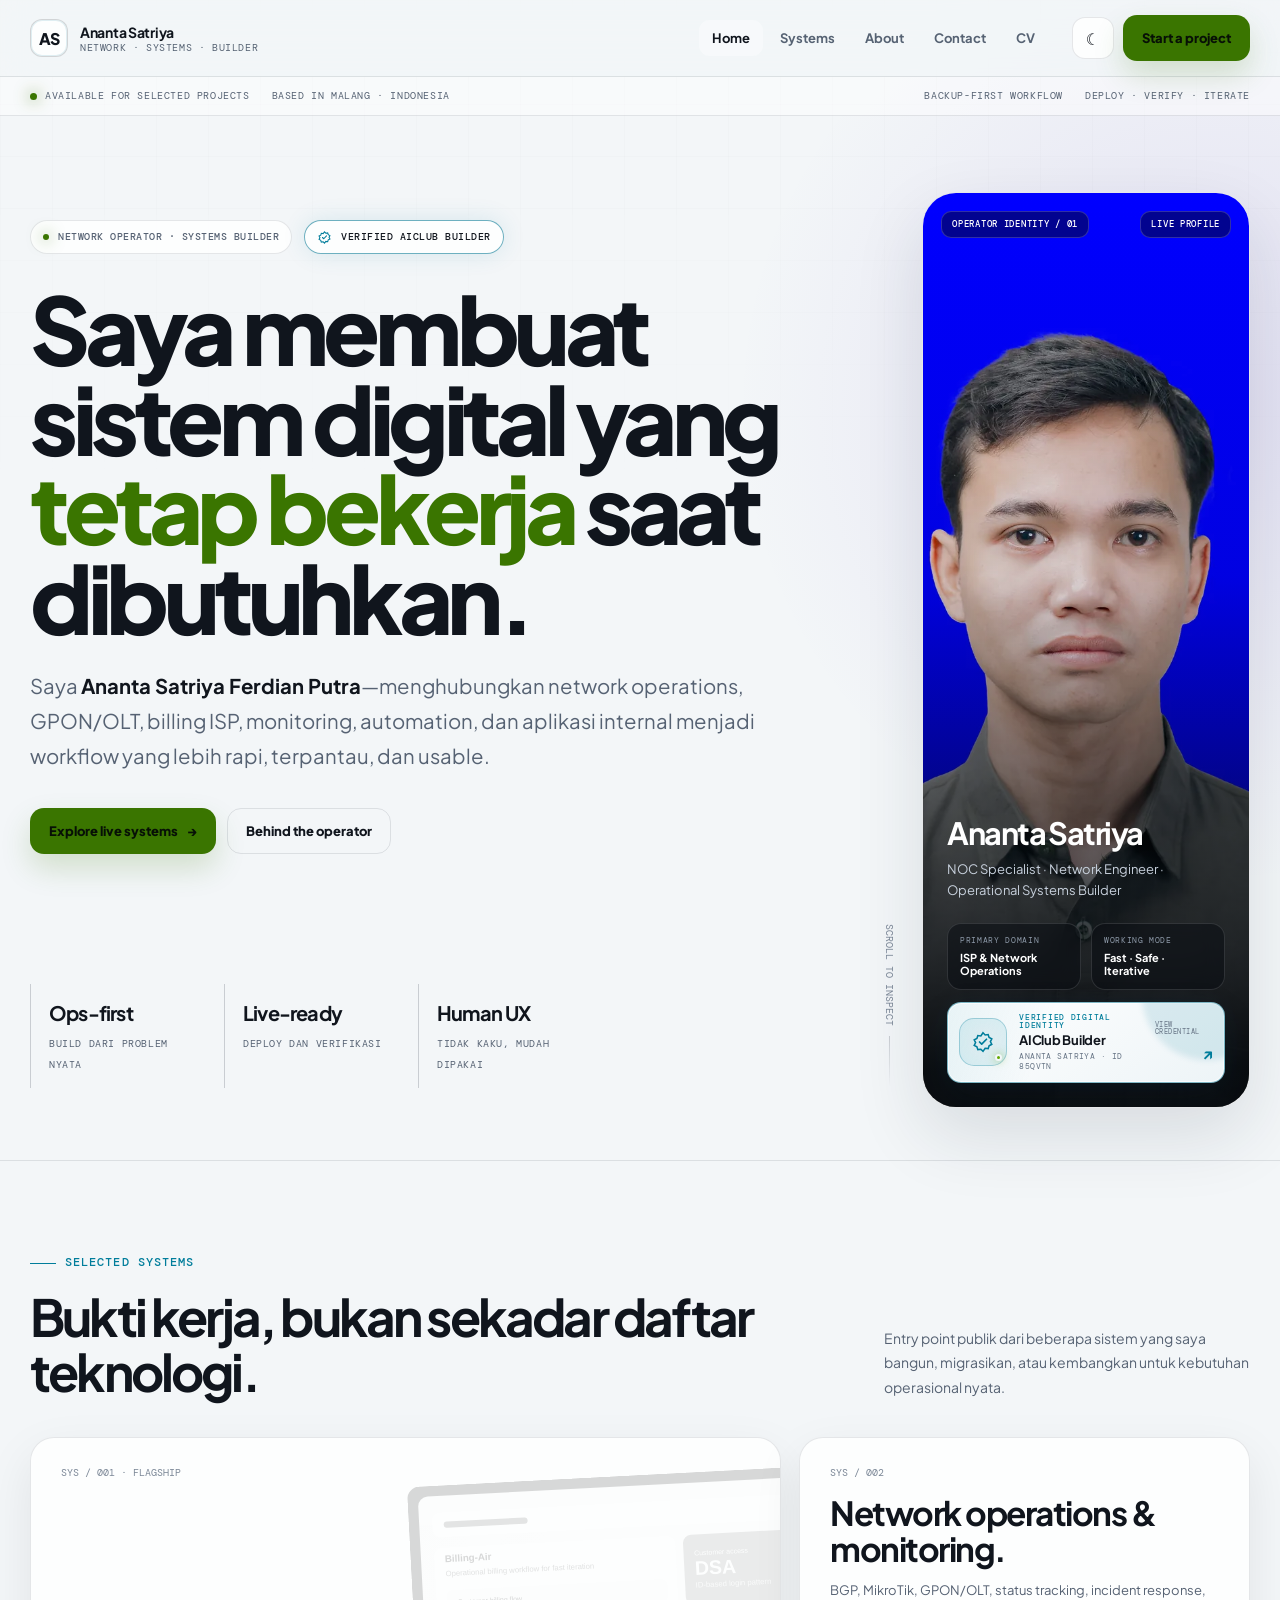
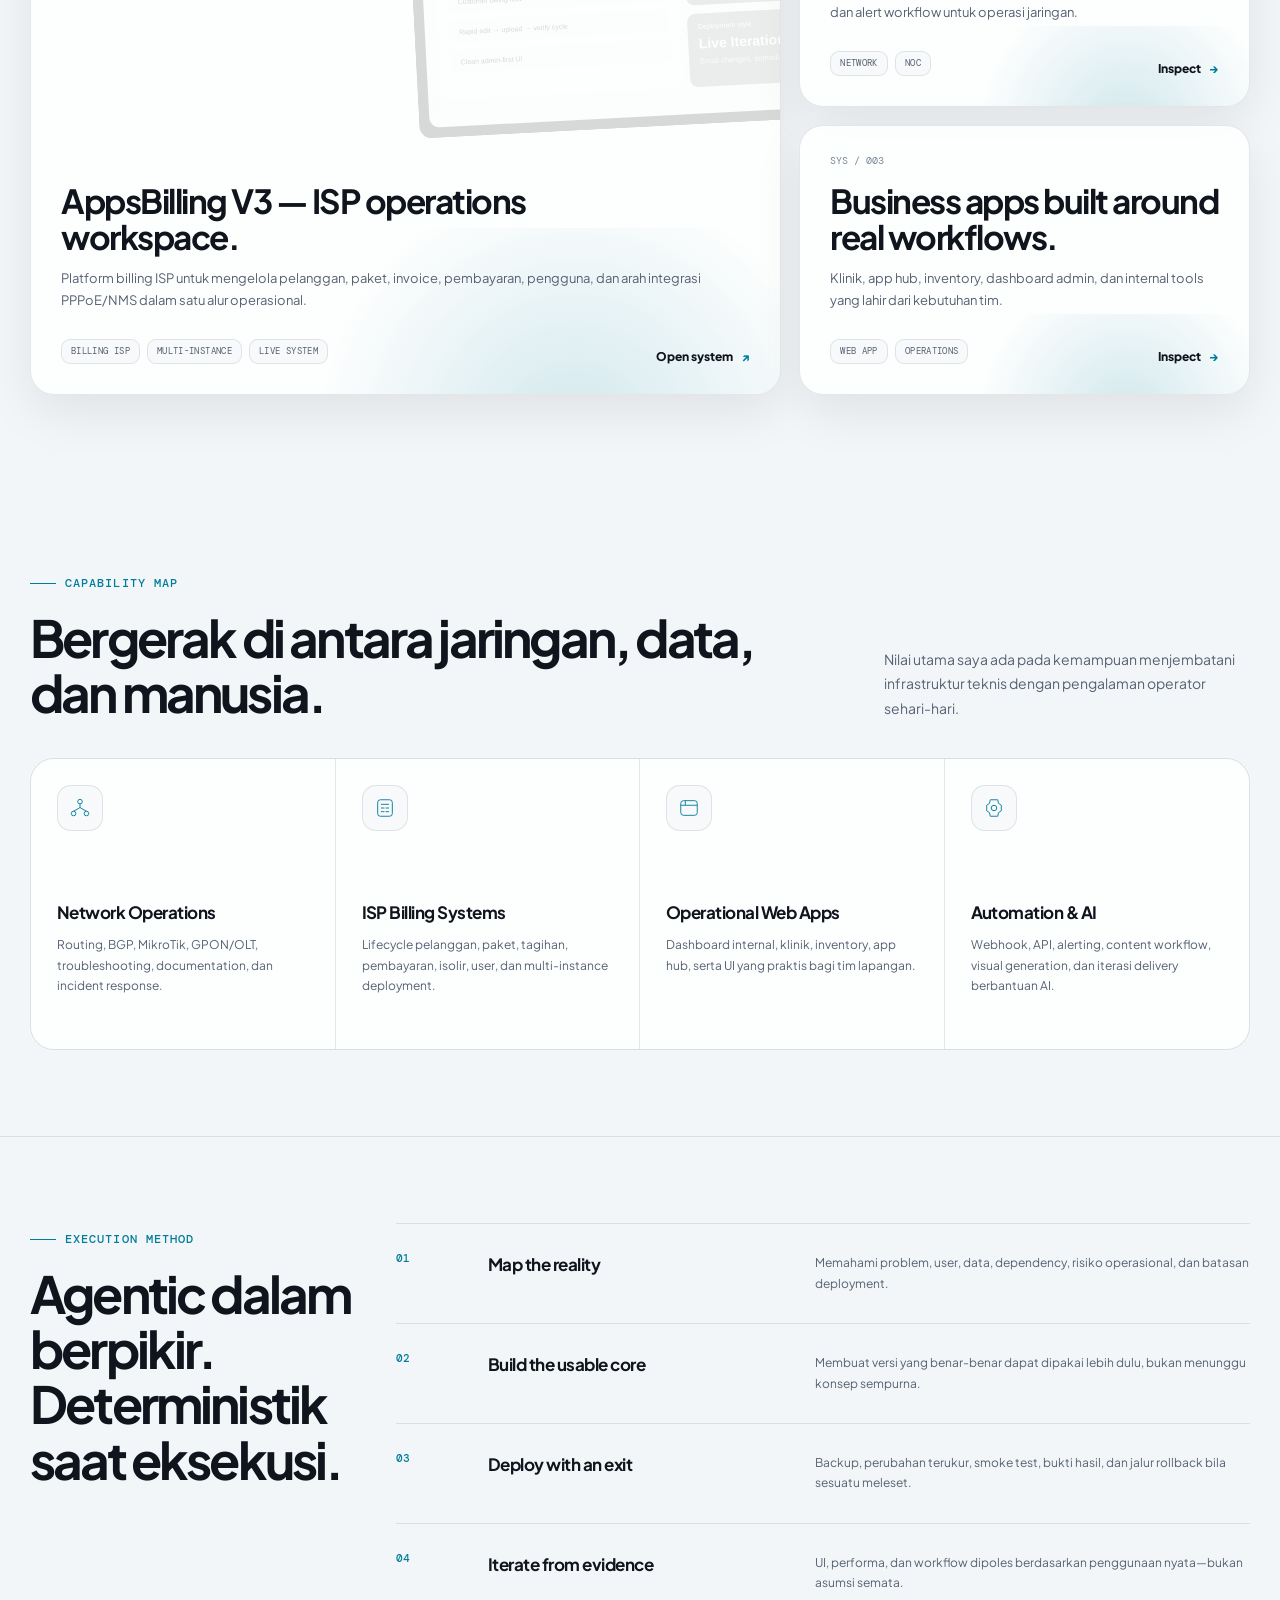
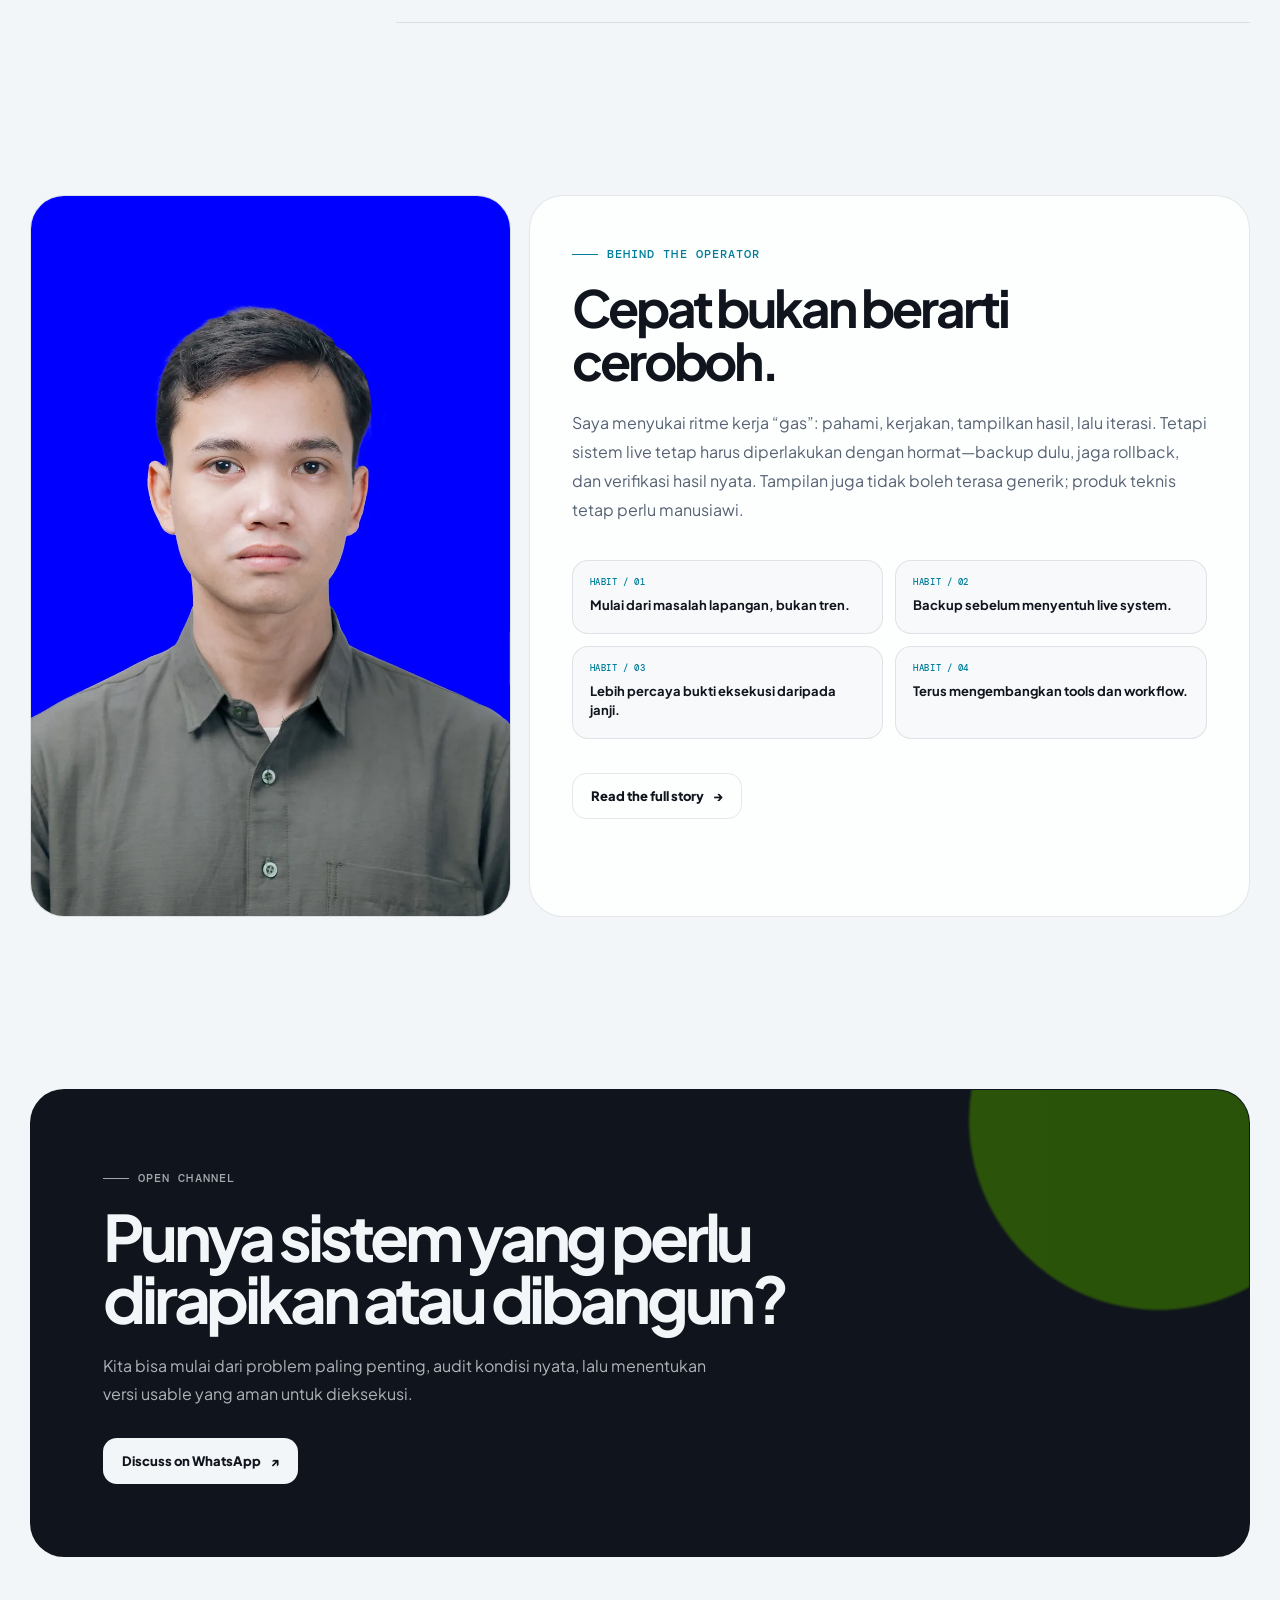
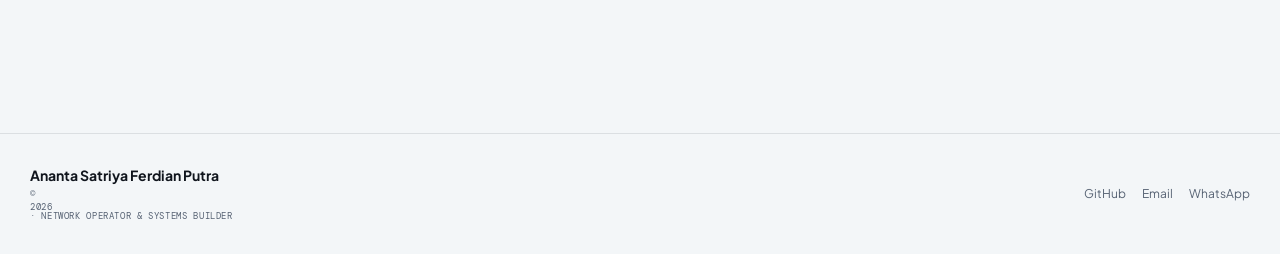
==== commit 53759f09: "Fix stale asset cache and upgrade verified credential badge" ====
--- a/index.html
+++ b/index.html
@@ -1,12 +1,12 @@
-<!DOCTYPE html><html lang="id"><head><meta charset="utf-8"><meta name="viewport" content="width=device-width,initial-scale=1"><title>Ananta Satriya — Network Operator & Systems Builder</title><meta name="description" content="Network operator dan systems builder untuk ISP, GPON/OLT, billing, monitoring, automation, dan aplikasi operasional yang benar-benar dipakai."><meta name="theme-color" content="#07090d"><meta name="robots" content="index,follow,max-image-preview:large"><meta name="author" content="Ananta Satriya Ferdian Putra"><meta property="og:locale" content="id_ID"><meta property="og:site_name" content="Ananta Satriya"><meta property="og:type" content="website"><meta property="og:title" content="Ananta Satriya — Network Operator & Systems Builder"><meta property="og:description" content="Network operator dan systems builder untuk ISP, GPON/OLT, billing, monitoring, automation, dan aplikasi operasional yang benar-benar dipakai."><meta property="og:url" content="https://anantasatriya.my.id/"><meta property="og:image" content="https://anantasatriya.my.id/assets/ananta-portrait.webp"><meta property="og:image:alt" content="Ananta Satriya Ferdian Putra"><meta name="twitter:card" content="summary_large_image"><link rel="canonical" href="https://anantasatriya.my.id/"><link rel="icon" href="/favicon.svg" type="image/svg+xml"><link rel="preconnect" href="https://fonts.googleapis.com"><link rel="preconnect" href="https://fonts.gstatic.com" crossorigin><link rel="stylesheet" href="/styles.css"></head><body><a class="skip-link" href="#main-content">Lewati ke konten utama</a><div class="scroll-line"></div><nav class="site-nav"><div class="container nav-inner"><a class="brand-lockup" href="/"><span class="brand-mark">AS</span><span class="brand-copy"><strong>Ananta Satriya</strong><span>Network · Systems · Builder</span></span></a><div class="nav-links"><a href="/" aria-current="page">Home</a><a href="/projects.html">Systems</a><a href="/about.html">About</a><a href="/contact.html">Contact</a><a href="/cv.html">CV</a></div><div class="nav-actions"><button id="menuToggle" class="icon-button mobile-menu-button" type="button" aria-label="Buka menu" aria-expanded="false">≡</button><button id="themeToggle" class="theme-toggle" type="button">☀</button><a class="btn primary nav-cta" href="https://wa.me/6285804783530" target="_blank" rel="noopener">Start a project</a></div></div></nav><div class="status-rail"><div class="container status-track"><div class="status-cluster"><span class="status-item"><i class="status-dot"></i>Available for selected projects</span><span class="status-item">Based in Malang · Indonesia</span></div><div class="status-cluster"><span class="status-item">Backup-first workflow</span><span class="status-item">Deploy · Verify · Iterate</span></div></div></div>
+<!DOCTYPE html><html lang="id"><head><meta charset="utf-8"><meta name="viewport" content="width=device-width,initial-scale=1"><title>Ananta Satriya — Network Operator & Systems Builder</title><meta name="description" content="Network operator dan systems builder untuk ISP, GPON/OLT, billing, monitoring, automation, dan aplikasi operasional yang benar-benar dipakai."><meta name="theme-color" content="#07090d"><meta name="robots" content="index,follow,max-image-preview:large"><meta name="author" content="Ananta Satriya Ferdian Putra"><meta property="og:locale" content="id_ID"><meta property="og:site_name" content="Ananta Satriya"><meta property="og:type" content="website"><meta property="og:title" content="Ananta Satriya — Network Operator & Systems Builder"><meta property="og:description" content="Network operator dan systems builder untuk ISP, GPON/OLT, billing, monitoring, automation, dan aplikasi operasional yang benar-benar dipakai."><meta property="og:url" content="https://anantasatriya.my.id/"><meta property="og:image" content="https://anantasatriya.my.id/assets/ananta-portrait.webp"><meta property="og:image:alt" content="Ananta Satriya Ferdian Putra"><meta name="twitter:card" content="summary_large_image"><link rel="canonical" href="https://anantasatriya.my.id/"><link rel="icon" href="/favicon.svg" type="image/svg+xml"><link rel="preconnect" href="https://fonts.googleapis.com"><link rel="preconnect" href="https://fonts.gstatic.com" crossorigin><link rel="stylesheet" href="/styles.css?v=20260722-0052"></head><body><a class="skip-link" href="#main-content">Lewati ke konten utama</a><div class="scroll-line"></div><nav class="site-nav"><div class="container nav-inner"><a class="brand-lockup" href="/"><span class="brand-mark">AS</span><span class="brand-copy"><strong>Ananta Satriya</strong><span>Network · Systems · Builder</span></span></a><div class="nav-links"><a href="/" aria-current="page">Home</a><a href="/projects.html">Systems</a><a href="/about.html">About</a><a href="/contact.html">Contact</a><a href="/cv.html">CV</a></div><div class="nav-actions"><button id="menuToggle" class="icon-button mobile-menu-button" type="button" aria-label="Buka menu" aria-expanded="false">≡</button><button id="themeToggle" class="theme-toggle" type="button">☀</button><a class="btn primary nav-cta" href="https://wa.me/6285804783530" target="_blank" rel="noopener">Start a project</a></div></div></nav><div class="status-rail"><div class="container status-track"><div class="status-cluster"><span class="status-item"><i class="status-dot"></i>Available for selected projects</span><span class="status-item">Based in Malang · Indonesia</span></div><div class="status-cluster"><span class="status-item">Backup-first workflow</span><span class="status-item">Deploy · Verify · Iterate</span></div></div></div>
 <main id="main-content">
 <section class="hero"><div class="container hero-grid">
 <div class="hero-copy reveal"><div><div class="identity-row"><span class="role-chip"><i class="status-dot"></i>Network operator · Systems builder</span><a class="verified-chip" href="https://aiclub.id/builder/s00_01KWRFQVJTS4C02767YQ85QVTN" target="_blank" rel="me noopener"><svg width="15" height="15" viewBox="0 0 24 24" fill="none" aria-hidden="true"><path d="M12 3l2.1 2.1 3-.4.9 2.9 2.7 1.4-1.4 2.7 1.4 2.7-2.7 1.4-.9 2.9-3-.4L12 21l-2.1-2.1-3 .4-.9-2.9L3.3 15l1.4-2.7L3.3 9.6 6 8.2l.9-2.9 3 .4L12 3Z" stroke="currentColor" stroke-width="1.7"/><path d="m8.8 12 2 2 4.4-4.5" stroke="currentColor" stroke-width="1.7" stroke-linecap="round" stroke-linejoin="round"/></svg> Verified AIClub Builder</a></div><h1>Saya membuat sistem digital yang <span class="accent">tetap bekerja</span> saat dibutuhkan.</h1><p class="hero-lead">Saya <strong>Ananta Satriya Ferdian Putra</strong>—menghubungkan network operations, GPON/OLT, billing ISP, monitoring, automation, dan aplikasi internal menjadi workflow yang lebih rapi, terpantau, dan usable.</p><div class="hero-actions"><a class="btn primary" href="#selected-systems">Explore live systems <span class="btn-arrow">→</span></a><a class="btn ghost" href="/about.html">Behind the operator</a></div></div><div class="hero-foot"><div class="hero-proof"><div class="proof-item"><strong>Ops-first</strong><span>Build dari problem nyata</span></div><div class="proof-item"><strong>Live-ready</strong><span>Deploy dan verifikasi</span></div><div class="proof-item"><strong>Human UX</strong><span>Tidak kaku, mudah dipakai</span></div></div><span class="scroll-cue">Scroll to inspect</span></div></div>
-<aside class="identity-card reveal"><img src="/assets/ananta-portrait.webp" width="900" height="1353" alt="Potret Ananta Satriya Ferdian Putra" fetchpriority="high"><div class="identity-card-top"><span class="id-label">Operator identity / 01</span><span class="id-label">Live profile</span></div><div class="identity-card-body"><h2>Ananta Satriya</h2><p>NOC Specialist · Network Engineer · Operational Systems Builder</p><div class="identity-meta"><div><span>Primary domain</span><strong>ISP & Network Operations</strong></div><div><span>Working mode</span><strong>Fast · Safe · Iterative</strong></div></div><a class="builder-badge" href="https://aiclub.id/builder/s00_01KWRFQVJTS4C02767YQ85QVTN" target="_blank" rel="me noopener"><span class="builder-badge-copy"><svg width="15" height="15" viewBox="0 0 24 24" fill="none" aria-hidden="true"><path d="M12 3l2.1 2.1 3-.4.9 2.9 2.7 1.4-1.4 2.7 1.4 2.7-2.7 1.4-.9 2.9-3-.4L12 21l-2.1-2.1-3 .4-.9-2.9L3.3 15l1.4-2.7L3.3 9.6 6 8.2l.9-2.9 3 .4L12 3Z" stroke="currentColor" stroke-width="1.7"/><path d="m8.8 12 2 2 4.4-4.5" stroke="currentColor" stroke-width="1.7" stroke-linecap="round" stroke-linejoin="round"/></svg><span><span>Identity proof</span><strong>Verified AIClub Builder</strong></span></span><span class="arrow">↗</span></a></div></aside>
+<aside class="identity-card reveal"><img src="/assets/ananta-portrait.webp?v=20260722-0052" width="900" height="1353" alt="Potret Ananta Satriya Ferdian Putra" fetchpriority="high"><div class="identity-card-top"><span class="id-label">Operator identity / 01</span><span class="id-label">Live profile</span></div><div class="identity-card-body"><h2>Ananta Satriya</h2><p>NOC Specialist · Network Engineer · Operational Systems Builder</p><div class="identity-meta"><div><span>Primary domain</span><strong>ISP & Network Operations</strong></div><div><span>Working mode</span><strong>Fast · Safe · Iterative</strong></div></div><a class="builder-badge credential-badge" href="https://aiclub.id/builder/s00_01KWRFQVJTS4C02767YQ85QVTN" target="_blank" rel="me noopener" aria-label="Buka profil Verified AIClub Builder Ananta Satriya"><span class="credential-seal"><svg width="24" height="24" viewBox="0 0 24 24" fill="none" aria-hidden="true"><path d="M12 2.8l2.15 2.16 3.02-.4.92 2.91 2.7 1.4-1.4 2.72 1.4 2.72-2.7 1.4-.92 2.9-3.02-.4L12 21.4l-2.15-2.17-3.02.4-.92-2.91-2.7-1.4 1.4-2.72-1.4-2.72 2.7-1.4.92-2.9 3.02.4L12 2.8Z" stroke="currentColor" stroke-width="1.55"/><path d="m8.55 12 2.15 2.15 4.8-4.9" stroke="currentColor" stroke-width="1.7" stroke-linecap="round" stroke-linejoin="round"/></svg><span class="seal-pulse"></span></span><span class="credential-copy"><span class="credential-label">Verified digital identity</span><strong>AIClub Builder</strong><span class="credential-owner">Ananta Satriya · ID 85QVTN</span></span><span class="credential-action"><span>View credential</span><b>↗</b></span></a></div></aside>
 </div></section>
 <section id="selected-systems" class="section section-line"><div class="container"><div class="section-heading reveal"><div><span class="eyebrow">Selected systems</span><h2>Bukti kerja, bukan sekadar daftar teknologi.</h2></div><p>Entry point publik dari beberapa sistem yang saya bangun, migrasikan, atau kembangkan untuk kebutuhan operasional nyata.</p></div><div class="system-grid"><article class="system-card featured reveal"><span class="system-number">SYS / 001 · FLAGSHIP</span><img class="system-visual" src="/assets/projects/billing-air.svg" alt="" loading="lazy"><h3>AppsBilling V3 — ISP operations workspace.</h3><p>Platform billing ISP untuk mengelola pelanggan, paket, invoice, pembayaran, pengguna, dan arah integrasi PPPoE/NMS dalam satu alur operasional.</p><div class="system-card-footer"><div class="tag-row"><span class="tag">Billing ISP</span><span class="tag">Multi-instance</span><span class="tag">Live system</span></div><a class="text-link" href="https://appsbilling.dentasejahteragroup.my.id/v3/" target="_blank" rel="noopener">Open system <span>↗</span></a></div></article><div class="system-stack"><article class="system-card reveal"><span class="system-number">SYS / 002</span><h3>Network operations & monitoring.</h3><p>BGP, MikroTik, GPON/OLT, status tracking, incident response, dan alert workflow untuk operasi jaringan.</p><div class="system-card-footer"><div class="tag-row"><span class="tag">Network</span><span class="tag">NOC</span></div><a class="text-link" href="/projects.html#ops">Inspect <span>→</span></a></div></article><article class="system-card reveal"><span class="system-number">SYS / 003</span><h3>Business apps built around real workflows.</h3><p>Klinik, app hub, inventory, dashboard admin, dan internal tools yang lahir dari kebutuhan tim.</p><div class="system-card-footer"><div class="tag-row"><span class="tag">Web app</span><span class="tag">Operations</span></div><a class="text-link" href="/projects.html#business">Inspect <span>→</span></a></div></article></div></div></div></section>
 <section class="section"><div class="container"><div class="section-heading reveal"><div><span class="eyebrow">Capability map</span><h2>Bergerak di antara jaringan, data, dan manusia.</h2></div><p>Nilai utama saya ada pada kemampuan menjembatani infrastruktur teknis dengan pengalaman operator sehari-hari.</p></div><div class="capability-grid reveal"><article class="capability"><span class="capability-icon"><svg width="22" height="22" viewBox="0 0 24 24" fill="none"><circle cx="12" cy="5" r="2.5" stroke="currentColor"/><circle cx="5" cy="18" r="2.5" stroke="currentColor"/><circle cx="19" cy="18" r="2.5" stroke="currentColor"/><path d="M12 7.5v4m0 0-7 4m7-4 7 4" stroke="currentColor"/></svg></span><h3>Network Operations</h3><p>Routing, BGP, MikroTik, GPON/OLT, troubleshooting, documentation, dan incident response.</p></article><article class="capability"><span class="capability-icon"><svg width="22" height="22" viewBox="0 0 24 24" fill="none"><rect x="4" y="3" width="16" height="18" rx="3" stroke="currentColor"/><path d="M8 8h8M8 12h3m2 0h3M8 16h3m2 0h3" stroke="currentColor" stroke-linecap="round"/></svg></span><h3>ISP Billing Systems</h3><p>Lifecycle pelanggan, paket, tagihan, pembayaran, isolir, user, dan multi-instance deployment.</p></article><article class="capability"><span class="capability-icon"><svg width="22" height="22" viewBox="0 0 24 24" fill="none"><rect x="3" y="4" width="18" height="16" rx="3" stroke="currentColor"/><path d="M3 9h18M8 4v5" stroke="currentColor"/></svg></span><h3>Operational Web Apps</h3><p>Dashboard internal, klinik, inventory, app hub, serta UI yang praktis bagi tim lapangan.</p></article><article class="capability"><span class="capability-icon"><svg width="22" height="22" viewBox="0 0 24 24" fill="none"><path d="M8 3h8l1 4 3 2v6l-3 2-1 4H8l-1-4-3-2V9l3-2 1-4Z" stroke="currentColor"/><circle cx="12" cy="12" r="3" stroke="currentColor"/></svg></span><h3>Automation & AI</h3><p>Webhook, API, alerting, content workflow, visual generation, dan iterasi delivery berbantuan AI.</p></article></div></div></section>
 <section class="section section-line"><div class="container workflow"><div class="workflow-intro reveal"><span class="eyebrow">Execution method</span><h2>Agentic dalam berpikir. Deterministik saat eksekusi.</h2></div><div class="workflow-list reveal"><article class="workflow-step"><h3>Map the reality</h3><p>Memahami problem, user, data, dependency, risiko operasional, dan batasan deployment.</p></article><article class="workflow-step"><h3>Build the usable core</h3><p>Membuat versi yang benar-benar dapat dipakai lebih dulu, bukan menunggu konsep sempurna.</p></article><article class="workflow-step"><h3>Deploy with an exit</h3><p>Backup, perubahan terukur, smoke test, bukti hasil, dan jalur rollback bila sesuatu meleset.</p></article><article class="workflow-step"><h3>Iterate from evidence</h3><p>UI, performa, dan workflow dipoles berdasarkan penggunaan nyata—bukan asumsi semata.</p></article></div></div></section>
-<section class="section"><div class="container about-preview"><div class="about-photo reveal"><img src="/assets/ananta-portrait.webp" width="900" height="1353" loading="lazy" alt="Ananta Satriya sedang bekerja sebagai network operator dan systems builder"></div><div class="about-panel reveal"><span class="eyebrow">Behind the operator</span><h2>Cepat bukan berarti ceroboh.</h2><p>Saya menyukai ritme kerja “gas”: pahami, kerjakan, tampilkan hasil, lalu iterasi. Tetapi sistem live tetap harus diperlakukan dengan hormat—backup dulu, jaga rollback, dan verifikasi hasil nyata. Tampilan juga tidak boleh terasa generik; produk teknis tetap perlu manusiawi.</p><div class="habit-list"><div class="habit"><span>Habit / 01</span><strong>Mulai dari masalah lapangan, bukan tren.</strong></div><div class="habit"><span>Habit / 02</span><strong>Backup sebelum menyentuh live system.</strong></div><div class="habit"><span>Habit / 03</span><strong>Lebih percaya bukti eksekusi daripada janji.</strong></div><div class="habit"><span>Habit / 04</span><strong>Terus mengembangkan tools dan workflow.</strong></div></div><div class="hero-actions"><a class="btn ghost" href="/about.html">Read the full story <span class="btn-arrow">→</span></a></div></div></div></section>
+<section class="section"><div class="container about-preview"><div class="about-photo reveal"><img src="/assets/ananta-portrait.webp?v=20260722-0052" width="900" height="1353" loading="lazy" alt="Ananta Satriya sedang bekerja sebagai network operator dan systems builder"></div><div class="about-panel reveal"><span class="eyebrow">Behind the operator</span><h2>Cepat bukan berarti ceroboh.</h2><p>Saya menyukai ritme kerja “gas”: pahami, kerjakan, tampilkan hasil, lalu iterasi. Tetapi sistem live tetap harus diperlakukan dengan hormat—backup dulu, jaga rollback, dan verifikasi hasil nyata. Tampilan juga tidak boleh terasa generik; produk teknis tetap perlu manusiawi.</p><div class="habit-list"><div class="habit"><span>Habit / 01</span><strong>Mulai dari masalah lapangan, bukan tren.</strong></div><div class="habit"><span>Habit / 02</span><strong>Backup sebelum menyentuh live system.</strong></div><div class="habit"><span>Habit / 03</span><strong>Lebih percaya bukti eksekusi daripada janji.</strong></div><div class="habit"><span>Habit / 04</span><strong>Terus mengembangkan tools dan workflow.</strong></div></div><div class="hero-actions"><a class="btn ghost" href="/about.html">Read the full story <span class="btn-arrow">→</span></a></div></div></div></section>
 <section class="section"><div class="container"><div class="cta-panel reveal"><span class="eyebrow">Open channel</span><h2>Punya sistem yang perlu dirapikan atau dibangun?</h2><p>Kita bisa mulai dari problem paling penting, audit kondisi nyata, lalu menentukan versi usable yang aman untuk dieksekusi.</p><a class="btn" href="https://wa.me/6285804783530" target="_blank" rel="noopener">Discuss on WhatsApp <span class="btn-arrow">↗</span></a></div></div></section>
-</main><footer class="footer"><div class="container footer-inner"><div class="footer-brand"><strong>Ananta Satriya Ferdian Putra</strong><span>© <span data-year></span> · Network operator & systems builder</span></div><div class="footer-links"><a href="https://github.com/remek8787" target="_blank" rel="noopener">GitHub</a><a href="mailto:anantasatriya@gmail.com">Email</a><a href="https://wa.me/6285804783530" target="_blank" rel="noopener">WhatsApp</a></div></div></footer><script src="/app.js"></script></body></html>+</main><footer class="footer"><div class="container footer-inner"><div class="footer-brand"><strong>Ananta Satriya Ferdian Putra</strong><span>© <span data-year></span> · Network operator & systems builder</span></div><div class="footer-links"><a href="https://github.com/remek8787" target="_blank" rel="noopener">GitHub</a><a href="mailto:anantasatriya@gmail.com">Email</a><a href="https://wa.me/6285804783530" target="_blank" rel="noopener">WhatsApp</a></div></div></footer><script src="/app.js?v=20260722-0052"></script></body></html>
--- a/styles.css
+++ b/styles.css
@@ -411,3 +411,89 @@
   .cv-sheet { box-shadow:none; border:0; padding:0; }
   .container { width:100%; }
 }
+
+/* Credential badge v2 — visual identity proof */
+.credential-badge {
+  position: relative;
+  min-height: 72px;
+  padding: 10px 11px;
+  gap: 12px;
+  overflow: hidden;
+  border-color: color-mix(in srgb, var(--cyan) 64%, transparent);
+  background:
+    linear-gradient(110deg, rgba(99,230,255,.13), transparent 34%),
+    linear-gradient(145deg, rgba(8,13,20,.95), rgba(15,23,34,.89));
+  box-shadow: 0 14px 38px rgba(0,0,0,.28), inset 0 0 0 1px rgba(255,255,255,.035), 0 0 30px rgba(99,230,255,.12);
+  isolation: isolate;
+}
+.credential-badge::before {
+  content: '';
+  position: absolute;
+  z-index: -1;
+  width: 130px;
+  height: 130px;
+  right: -48px;
+  top: -73px;
+  border-radius: 50%;
+  background: var(--cyan);
+  opacity: .12;
+  filter: blur(3px);
+}
+.credential-badge::after {
+  content: '';
+  position: absolute;
+  inset: 0;
+  z-index: -1;
+  background: linear-gradient(105deg, transparent 20%, rgba(255,255,255,.12) 48%, transparent 70%);
+  transform: translateX(-130%);
+  transition: transform .7s cubic-bezier(.2,.8,.2,1);
+}
+.credential-badge:hover::after { transform: translateX(130%); }
+.credential-badge:hover { border-color: #8cecff; box-shadow: 0 18px 44px rgba(0,0,0,.34), 0 0 36px rgba(99,230,255,.2); }
+.credential-seal {
+  position: relative;
+  width: 48px;
+  height: 48px;
+  flex: none;
+  display: grid;
+  place-items: center;
+  border: 1px solid rgba(99,230,255,.42);
+  border-radius: 15px;
+  color: #8cecff;
+  background: linear-gradient(145deg, rgba(99,230,255,.17), rgba(99,230,255,.055));
+  box-shadow: inset 0 0 18px rgba(99,230,255,.08);
+}
+.seal-pulse {
+  position: absolute;
+  right: 4px;
+  bottom: 4px;
+  width: 7px;
+  height: 7px;
+  border: 2px solid #091019;
+  border-radius: 50%;
+  background: #b8ff65;
+  box-shadow: 0 0 10px #b8ff65;
+}
+.credential-copy { min-width: 0; display: grid; gap: 3px; }
+.credential-copy .credential-label { color: #75dff5; font: 500 8px/1 var(--mono); text-transform: uppercase; letter-spacing: .09em; }
+.credential-copy strong { color: #fff; font-size: 13px; letter-spacing: -.02em; }
+.credential-copy .credential-owner { color: #95a3b5; font: 400 8px/1.3 var(--mono); text-transform: uppercase; letter-spacing: .055em; }
+.credential-action { margin-left: auto; display: grid; justify-items: end; gap: 7px; color: #8cecff; }
+.credential-action span { color: #8795a8; font: 400 7px/1 var(--mono); text-transform: uppercase; letter-spacing: .07em; }
+.credential-action b { font-size: 16px; transition: transform .2s ease; }
+.credential-badge:hover .credential-action b { transform: translate(2px,-2px); }
+body.light .credential-badge {
+  border-color: color-mix(in srgb, var(--cyan) 42%, var(--line));
+  background: linear-gradient(110deg, rgba(0,125,155,.09), transparent 36%), linear-gradient(145deg,#fff,#edf4f7);
+  box-shadow: 0 15px 36px rgba(18,47,61,.13), inset 0 0 0 1px rgba(255,255,255,.72), 0 0 24px rgba(0,125,155,.08);
+}
+body.light .credential-seal { color:#007d9b; border-color:rgba(0,125,155,.3); background:rgba(0,125,155,.08); }
+body.light .seal-pulse { border-color:#f3f7f9; background:#64a900; box-shadow:0 0 8px rgba(100,169,0,.55); }
+body.light .credential-copy .credential-label, body.light .credential-action { color:#007d9b; }
+body.light .credential-copy strong { color:#10151d; }
+body.light .credential-copy .credential-owner, body.light .credential-action span { color:#667485; }
+@media (max-width: 680px) {
+  .credential-badge { min-height: 68px; }
+  .credential-seal { width: 44px; height: 44px; }
+  .credential-action span { display: none; }
+}
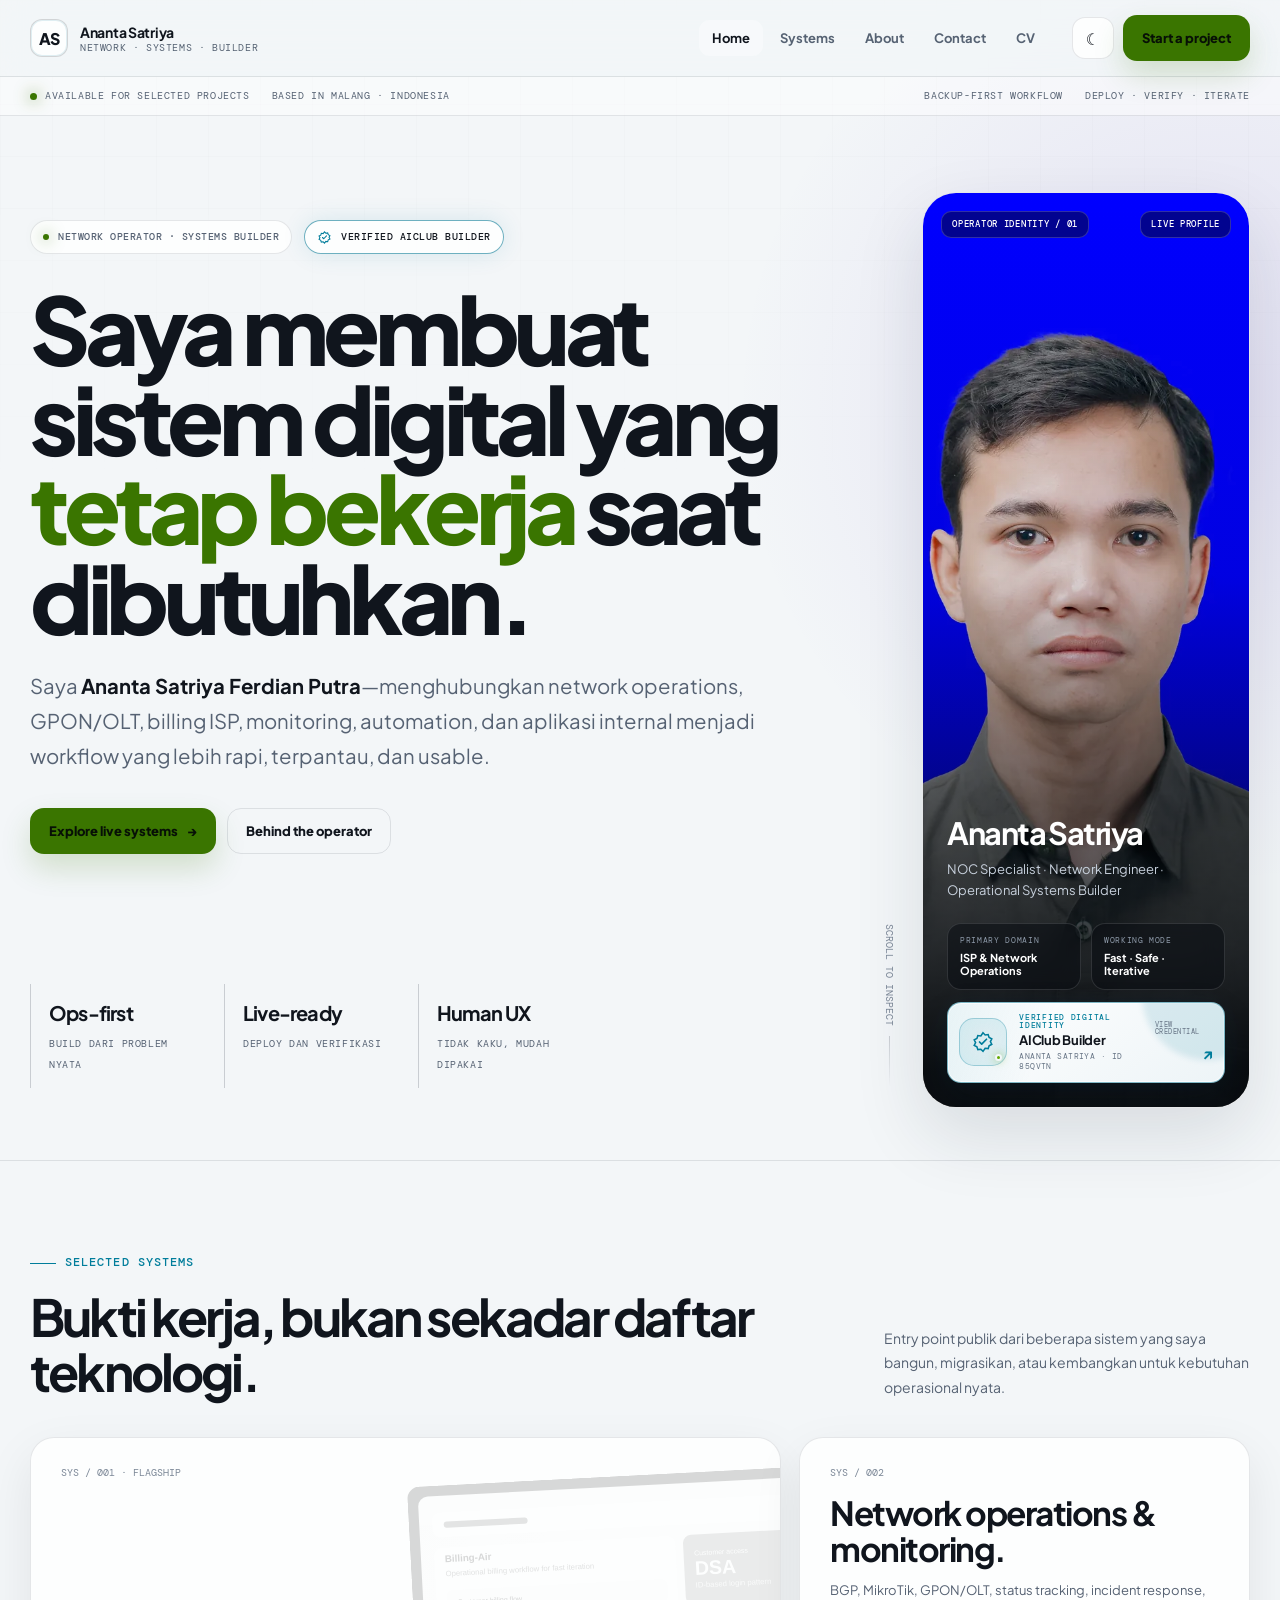
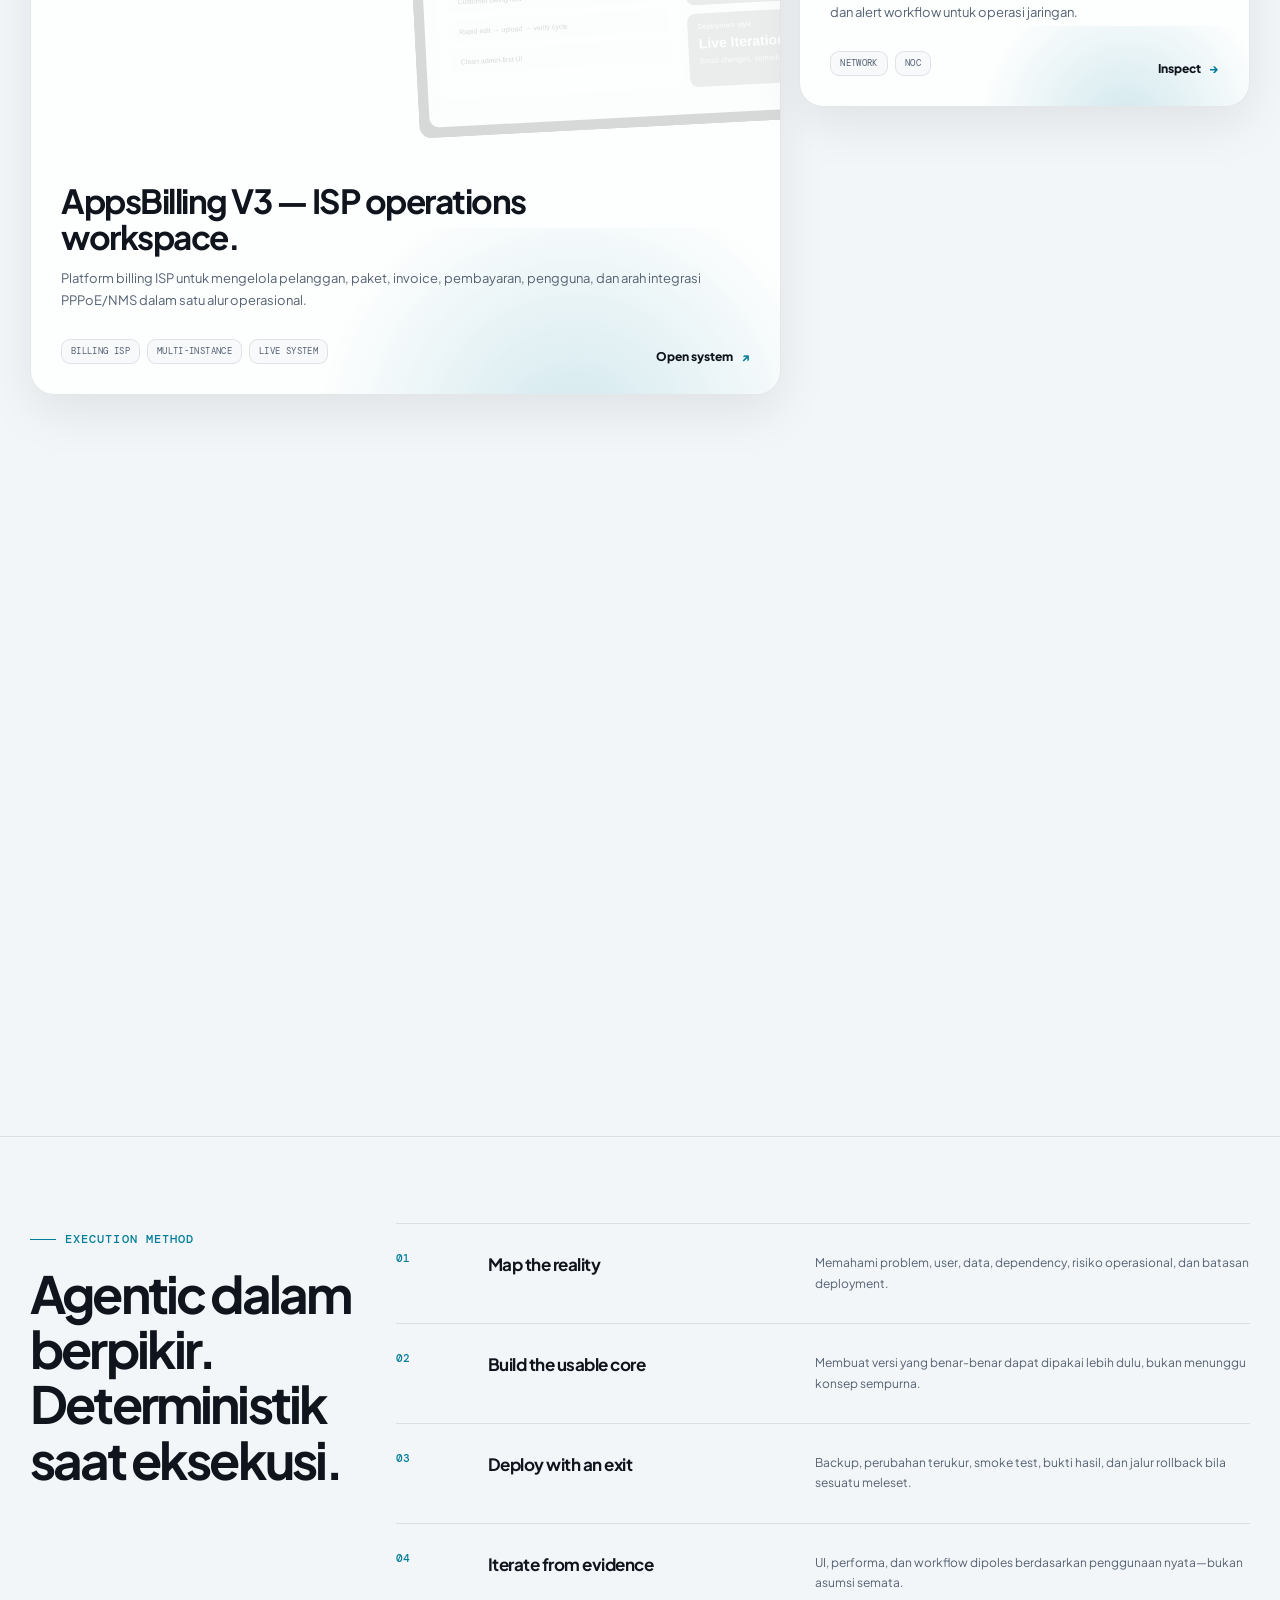
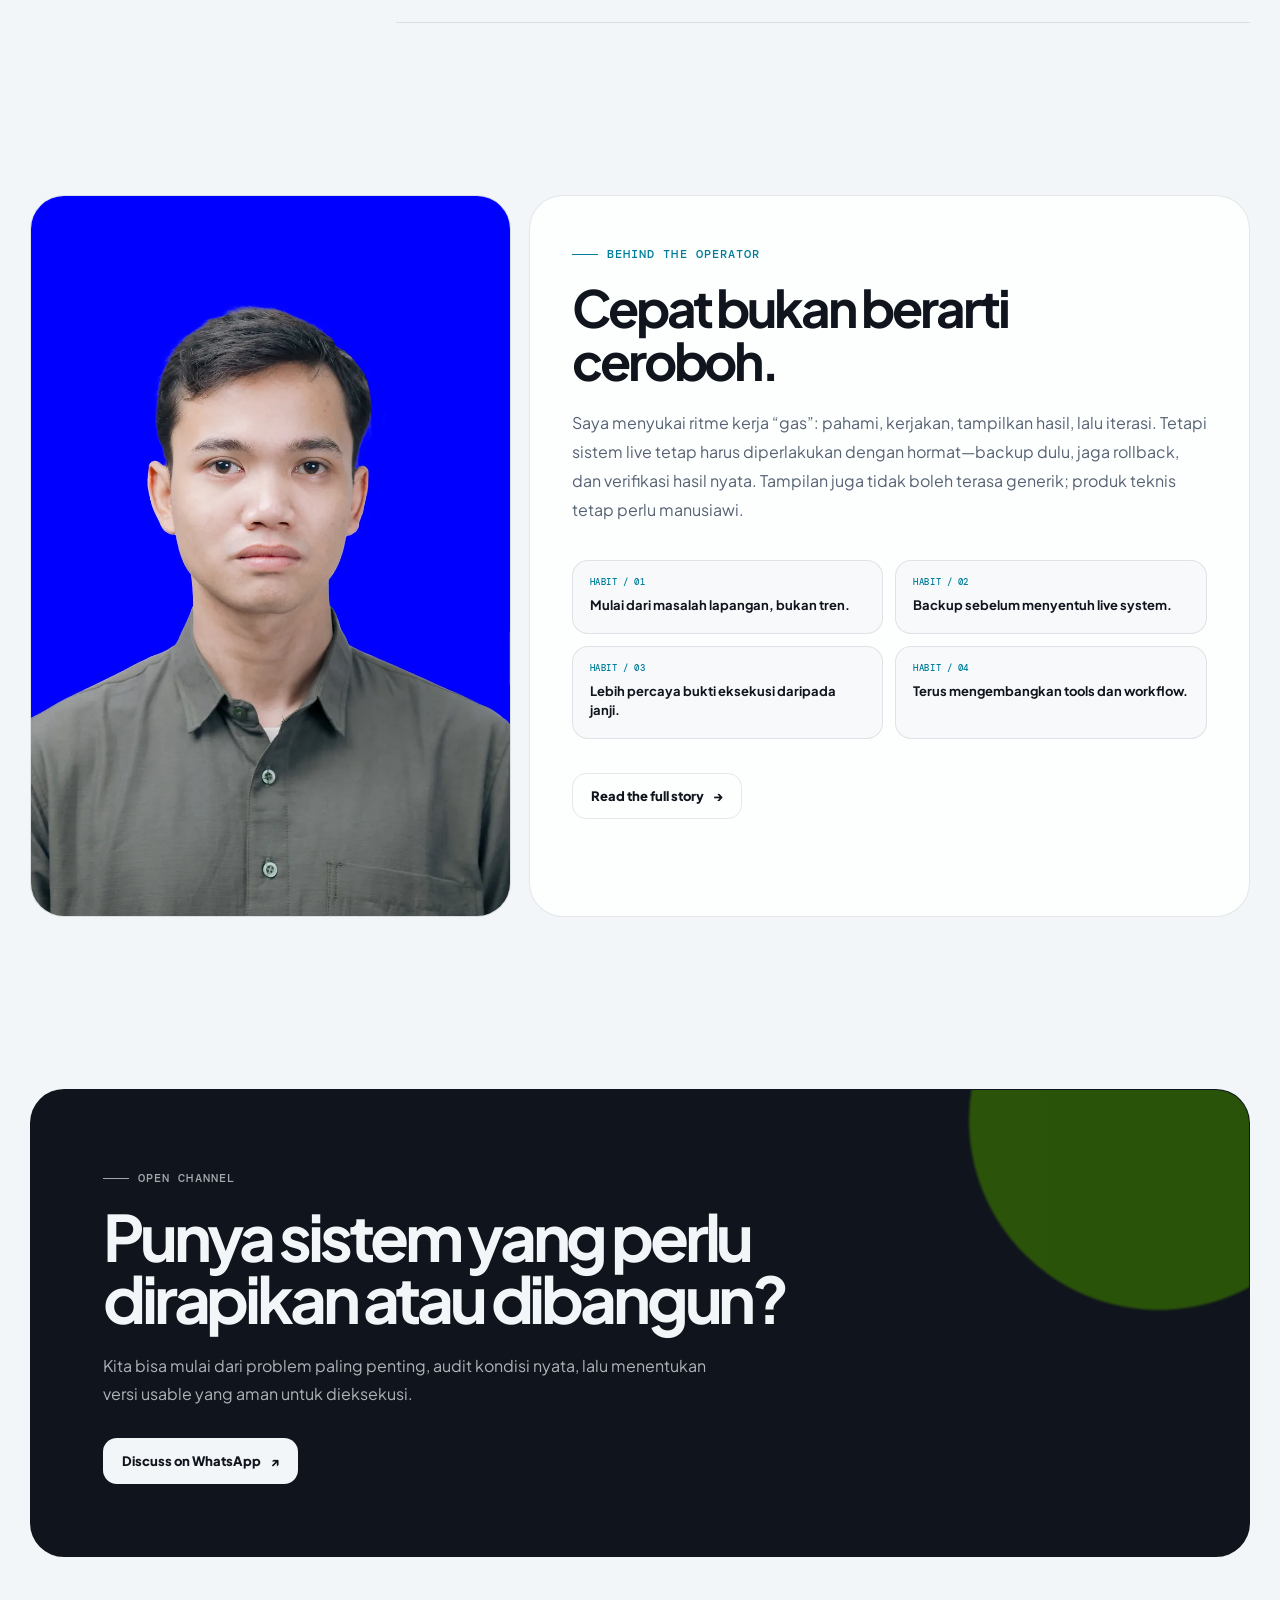
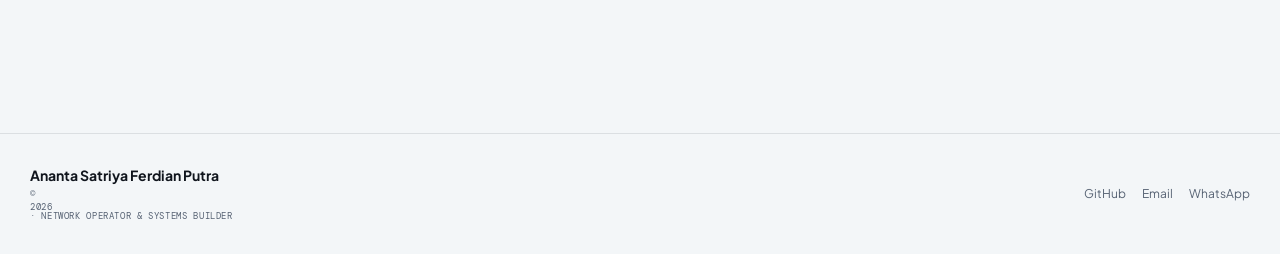
==== commit fd723dda: "Strengthen portfolio SEO and AI search metadata" ====
--- a/index.html
+++ b/index.html
@@ -1,4 +1,4 @@
-<!DOCTYPE html><html lang="id"><head><meta charset="utf-8"><meta name="viewport" content="width=device-width,initial-scale=1"><title>Ananta Satriya — Network Operator & Systems Builder</title><meta name="description" content="Network operator dan systems builder untuk ISP, GPON/OLT, billing, monitoring, automation, dan aplikasi operasional yang benar-benar dipakai."><meta name="theme-color" content="#07090d"><meta name="robots" content="index,follow,max-image-preview:large"><meta name="author" content="Ananta Satriya Ferdian Putra"><meta property="og:locale" content="id_ID"><meta property="og:site_name" content="Ananta Satriya"><meta property="og:type" content="website"><meta property="og:title" content="Ananta Satriya — Network Operator & Systems Builder"><meta property="og:description" content="Network operator dan systems builder untuk ISP, GPON/OLT, billing, monitoring, automation, dan aplikasi operasional yang benar-benar dipakai."><meta property="og:url" content="https://anantasatriya.my.id/"><meta property="og:image" content="https://anantasatriya.my.id/assets/ananta-portrait.webp"><meta property="og:image:alt" content="Ananta Satriya Ferdian Putra"><meta name="twitter:card" content="summary_large_image"><link rel="canonical" href="https://anantasatriya.my.id/"><link rel="icon" href="/favicon.svg" type="image/svg+xml"><link rel="preconnect" href="https://fonts.googleapis.com"><link rel="preconnect" href="https://fonts.gstatic.com" crossorigin><link rel="stylesheet" href="/styles.css?v=20260722-0052"></head><body><a class="skip-link" href="#main-content">Lewati ke konten utama</a><div class="scroll-line"></div><nav class="site-nav"><div class="container nav-inner"><a class="brand-lockup" href="/"><span class="brand-mark">AS</span><span class="brand-copy"><strong>Ananta Satriya</strong><span>Network · Systems · Builder</span></span></a><div class="nav-links"><a href="/" aria-current="page">Home</a><a href="/projects.html">Systems</a><a href="/about.html">About</a><a href="/contact.html">Contact</a><a href="/cv.html">CV</a></div><div class="nav-actions"><button id="menuToggle" class="icon-button mobile-menu-button" type="button" aria-label="Buka menu" aria-expanded="false">≡</button><button id="themeToggle" class="theme-toggle" type="button">☀</button><a class="btn primary nav-cta" href="https://wa.me/6285804783530" target="_blank" rel="noopener">Start a project</a></div></div></nav><div class="status-rail"><div class="container status-track"><div class="status-cluster"><span class="status-item"><i class="status-dot"></i>Available for selected projects</span><span class="status-item">Based in Malang · Indonesia</span></div><div class="status-cluster"><span class="status-item">Backup-first workflow</span><span class="status-item">Deploy · Verify · Iterate</span></div></div></div>
+<!DOCTYPE html><html lang="id"><head><meta charset="utf-8"><meta name="viewport" content="width=device-width,initial-scale=1"><title>Ananta Satriya — Network Operator & Systems Builder</title><meta name="description" content="Network operator dan systems builder untuk ISP, GPON/OLT, billing, monitoring, automation, dan aplikasi operasional yang benar-benar dipakai."><meta name="theme-color" content="#07090d"><meta name="robots" content="index,follow,max-image-preview:large"><meta name="author" content="Ananta Satriya Ferdian Putra"><meta property="og:locale" content="id_ID"><meta property="og:site_name" content="Ananta Satriya"><meta property="og:type" content="website"><meta property="og:title" content="Ananta Satriya — Network Operator & Systems Builder"><meta property="og:description" content="Network operator dan systems builder untuk ISP, GPON/OLT, billing, monitoring, automation, dan aplikasi operasional yang benar-benar dipakai."><meta property="og:url" content="https://anantasatriya.my.id/"><meta property="og:image:alt" content="Ananta Satriya Ferdian Putra"><meta name="twitter:card" content="summary_large_image"><meta name="twitter:title" content="Ananta Satriya — Network Operator &amp; Systems Builder"><meta name="twitter:description" content="Network operator dan systems builder untuk ISP, GPON/OLT, billing, monitoring, automation, dan aplikasi operasional yang benar-benar dipakai."><meta name="twitter:image" content="https://anantasatriya.my.id/assets/ananta-systems-og.webp"><meta name="twitter:image:alt" content="Ananta Satriya — Network Operator &amp; Systems Builder"><meta property="og:image" content="https://anantasatriya.my.id/assets/ananta-systems-og.webp"><meta property="og:image:width" content="1200"><meta property="og:image:height" content="630"><meta property="og:image:type" content="image/webp"><link rel="alternate" type="text/plain" href="/llms.txt" title="AI-readable website summary"><link rel="canonical" href="https://anantasatriya.my.id/"><link rel="icon" href="/favicon.svg" type="image/svg+xml"><link rel="preconnect" href="https://fonts.googleapis.com"><link rel="preconnect" href="https://fonts.gstatic.com" crossorigin><link rel="stylesheet" href="/styles.css?v=20260722-0052"><script type="application/ld+json">{"@context":"https://schema.org","@graph":[{"@type":"WebSite","@id":"https://anantasatriya.my.id/#website","url":"https://anantasatriya.my.id/","name":"Ananta Satriya","alternateName":"Ananta Satriya — Network Operator & Systems Builder","description":"Portfolio resmi Ananta Satriya untuk network operations, ISP billing systems, monitoring, automation, dan aplikasi operasional.","inLanguage":"id-ID","publisher":{"@id":"https://anantasatriya.my.id/#person"}},{"@type":"Person","@id":"https://anantasatriya.my.id/#person","name":"Ananta Satriya Ferdian Putra","alternateName":"Ananta Satriya","url":"https://anantasatriya.my.id/","image":{"@type":"ImageObject","url":"https://anantasatriya.my.id/assets/ananta-portrait.webp","width":900,"height":1353},"jobTitle":["Network Engineer","NOC Specialist","GPON/OLT Operator","Operational Systems Builder"],"description":"Network operator dan systems builder yang berfokus pada ISP, routing, BGP, MikroTik, GPON/OLT, billing, monitoring, automation, dan aplikasi operasional.","email":"mailto:anantasatriya@gmail.com","telephone":"+62-858-0478-3530","address":{"@type":"PostalAddress","addressLocality":"Malang","addressRegion":"Jawa Timur","addressCountry":"ID"},"sameAs":["https://github.com/remek8787","https://aiclub.id/builder/s00_01KWRFQVJTS4C02767YQ85QVTN"],"knowsAbout":["Network operations","BGP","MikroTik","GPON","OLT","NOC monitoring","ISP billing systems","Operational web applications","API automation","Webhook automation"]},{"@type":"ProfilePage","@id":"https://anantasatriya.my.id/#webpage","url":"https://anantasatriya.my.id/","name":"Ananta Satriya — Network Operator & Systems Builder","description":"Network operator dan systems builder untuk ISP, GPON/OLT, billing, monitoring, automation, dan aplikasi operasional yang benar-benar dipakai.","inLanguage":"id-ID","dateModified":"2026-07-22","isPartOf":{"@id":"https://anantasatriya.my.id/#website"},"about":{"@id":"https://anantasatriya.my.id/#person"},"primaryImageOfPage":{"@type":"ImageObject","url":"https://anantasatriya.my.id/assets/ananta-systems-og.webp","width":1200,"height":630},"mainEntity":{"@id":"https://anantasatriya.my.id/#person"}}]}</script></head><body><a class="skip-link" href="#main-content">Lewati ke konten utama</a><div class="scroll-line"></div><nav class="site-nav"><div class="container nav-inner"><a class="brand-lockup" href="/"><span class="brand-mark">AS</span><span class="brand-copy"><strong>Ananta Satriya</strong><span>Network · Systems · Builder</span></span></a><div class="nav-links"><a href="/" aria-current="page">Home</a><a href="/projects.html">Systems</a><a href="/about.html">About</a><a href="/contact.html">Contact</a><a href="/cv.html">CV</a></div><div class="nav-actions"><button id="menuToggle" class="icon-button mobile-menu-button" type="button" aria-label="Buka menu" aria-expanded="false">≡</button><button id="themeToggle" class="theme-toggle" type="button">☀</button><a class="btn primary nav-cta" href="https://wa.me/6285804783530" target="_blank" rel="noopener">Start a project</a></div></div></nav><div class="status-rail"><div class="container status-track"><div class="status-cluster"><span class="status-item"><i class="status-dot"></i>Available for selected projects</span><span class="status-item">Based in Malang · Indonesia</span></div><div class="status-cluster"><span class="status-item">Backup-first workflow</span><span class="status-item">Deploy · Verify · Iterate</span></div></div></div>
 <main id="main-content">
 <section class="hero"><div class="container hero-grid">
 <div class="hero-copy reveal"><div><div class="identity-row"><span class="role-chip"><i class="status-dot"></i>Network operator · Systems builder</span><a class="verified-chip" href="https://aiclub.id/builder/s00_01KWRFQVJTS4C02767YQ85QVTN" target="_blank" rel="me noopener"><svg width="15" height="15" viewBox="0 0 24 24" fill="none" aria-hidden="true"><path d="M12 3l2.1 2.1 3-.4.9 2.9 2.7 1.4-1.4 2.7 1.4 2.7-2.7 1.4-.9 2.9-3-.4L12 21l-2.1-2.1-3 .4-.9-2.9L3.3 15l1.4-2.7L3.3 9.6 6 8.2l.9-2.9 3 .4L12 3Z" stroke="currentColor" stroke-width="1.7"/><path d="m8.8 12 2 2 4.4-4.5" stroke="currentColor" stroke-width="1.7" stroke-linecap="round" stroke-linejoin="round"/></svg> Verified AIClub Builder</a></div><h1>Saya membuat sistem digital yang <span class="accent">tetap bekerja</span> saat dibutuhkan.</h1><p class="hero-lead">Saya <strong>Ananta Satriya Ferdian Putra</strong>—menghubungkan network operations, GPON/OLT, billing ISP, monitoring, automation, dan aplikasi internal menjadi workflow yang lebih rapi, terpantau, dan usable.</p><div class="hero-actions"><a class="btn primary" href="#selected-systems">Explore live systems <span class="btn-arrow">→</span></a><a class="btn ghost" href="/about.html">Behind the operator</a></div></div><div class="hero-foot"><div class="hero-proof"><div class="proof-item"><strong>Ops-first</strong><span>Build dari problem nyata</span></div><div class="proof-item"><strong>Live-ready</strong><span>Deploy dan verifikasi</span></div><div class="proof-item"><strong>Human UX</strong><span>Tidak kaku, mudah dipakai</span></div></div><span class="scroll-cue">Scroll to inspect</span></div></div>
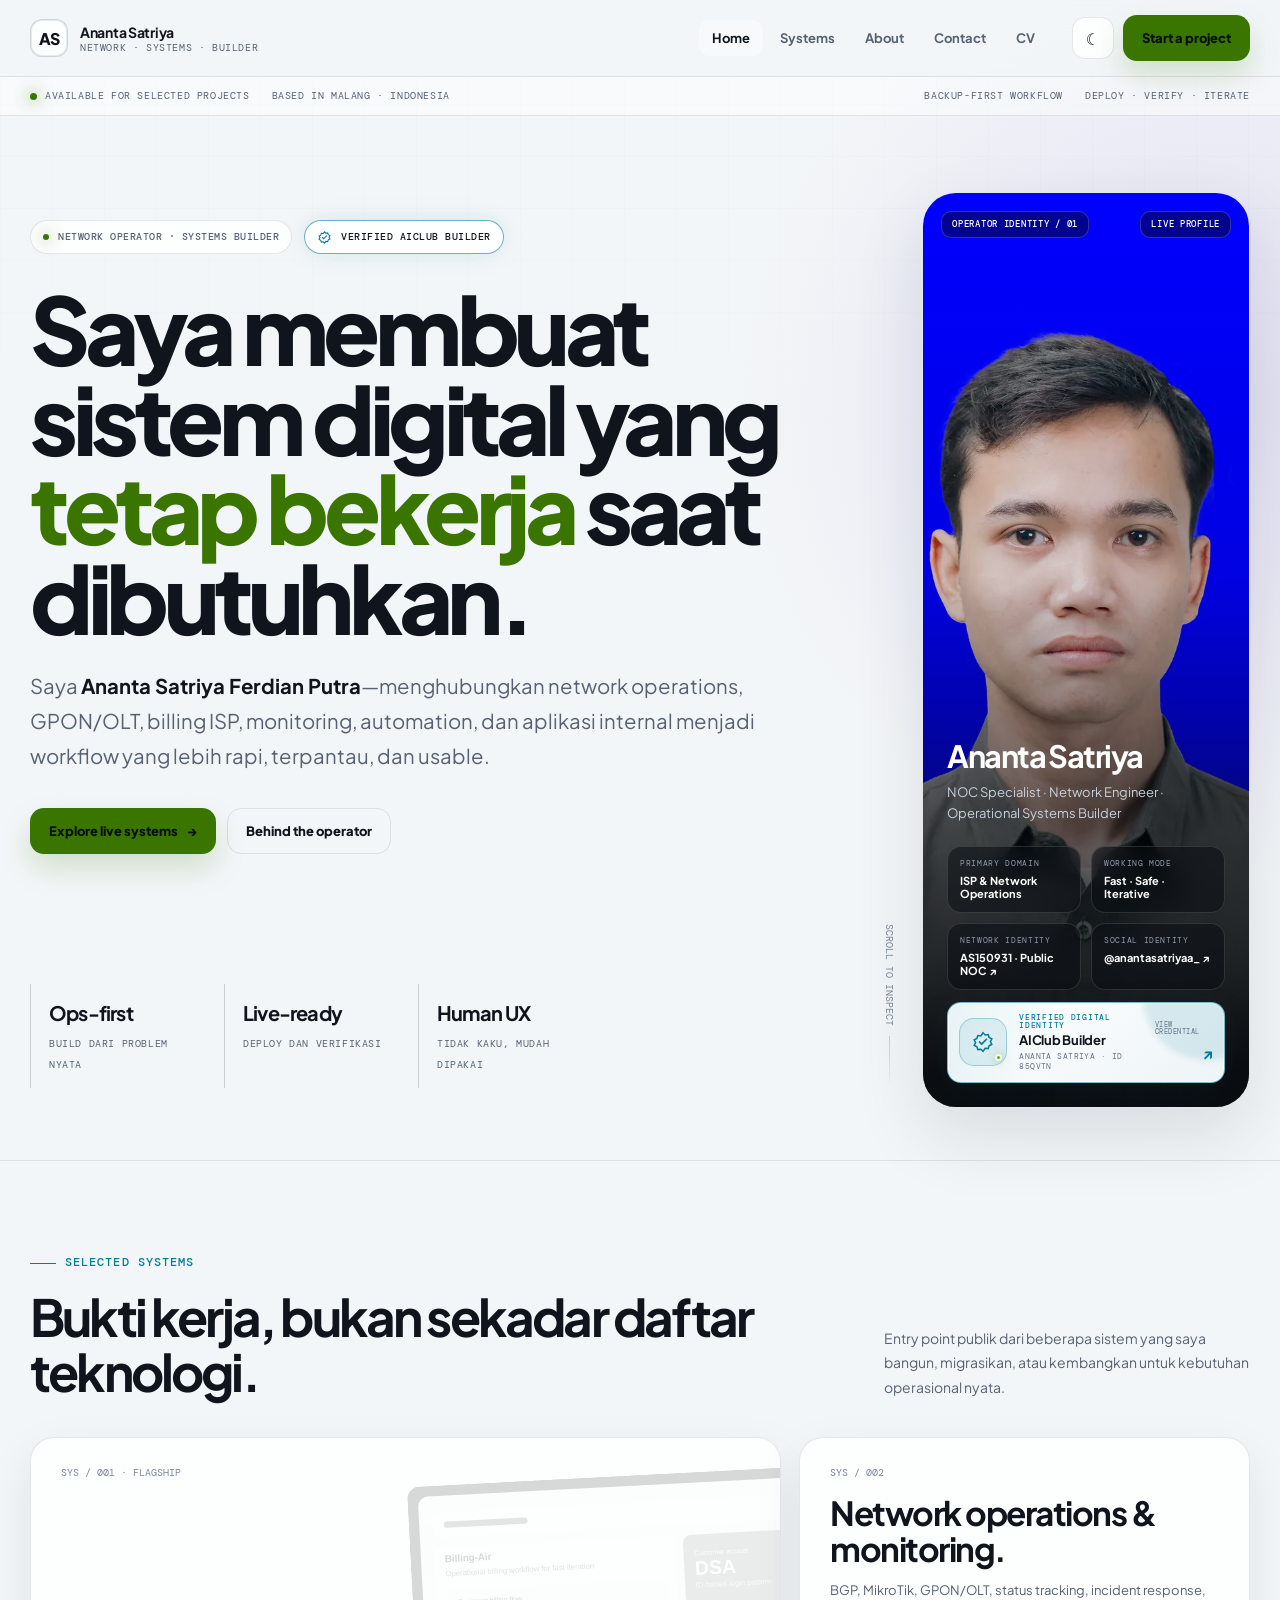
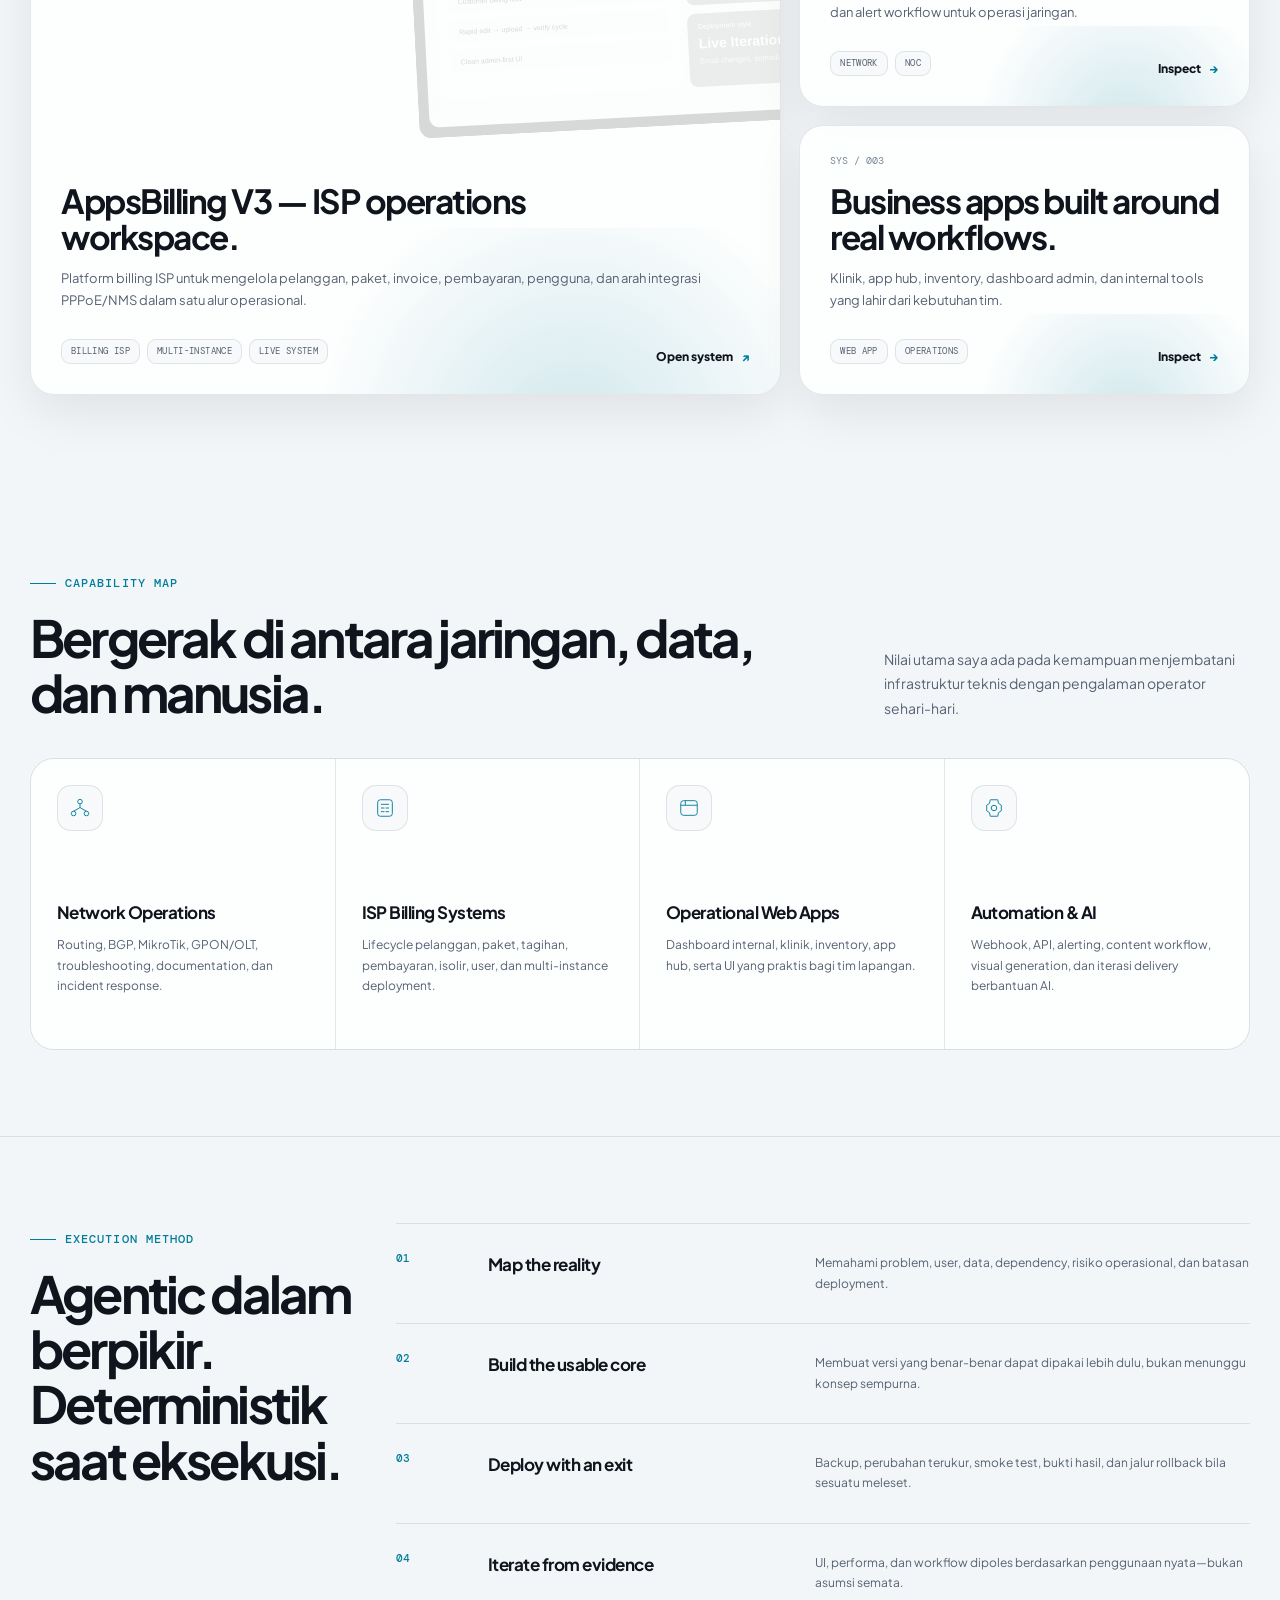
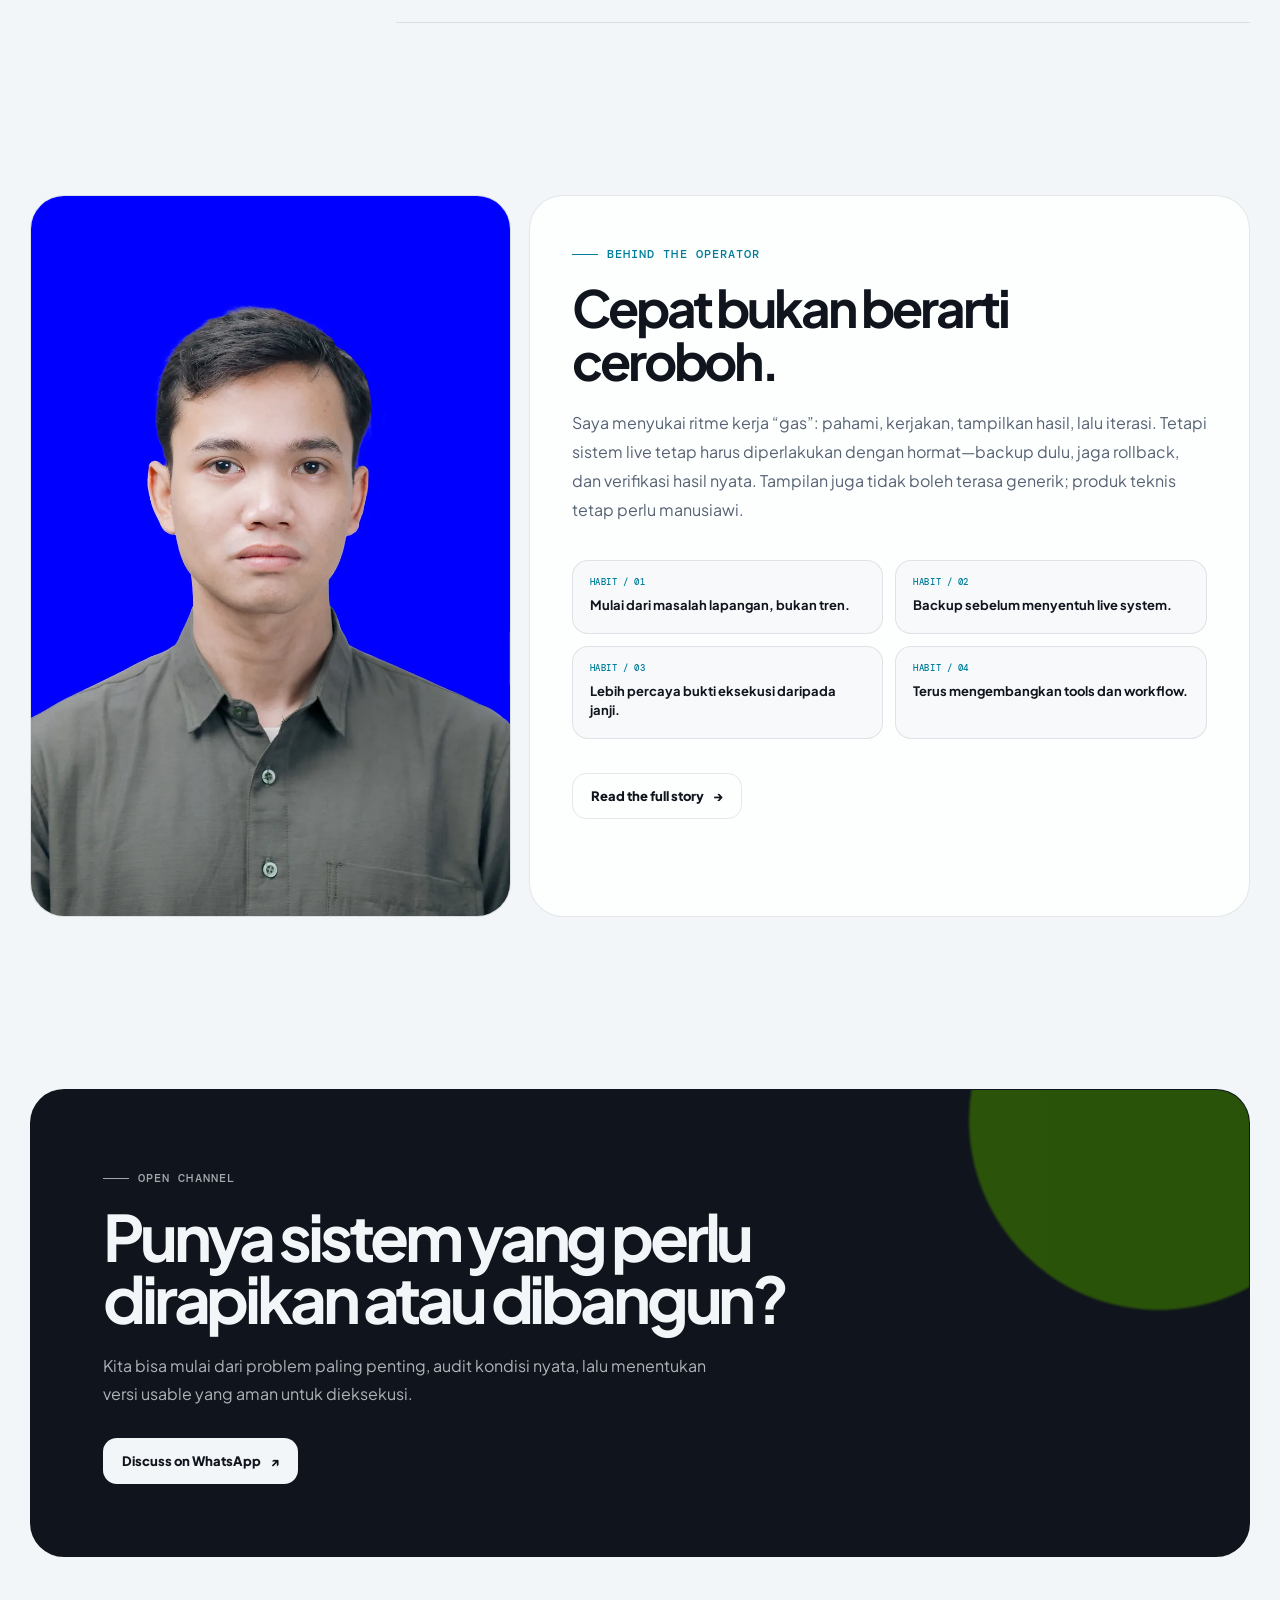
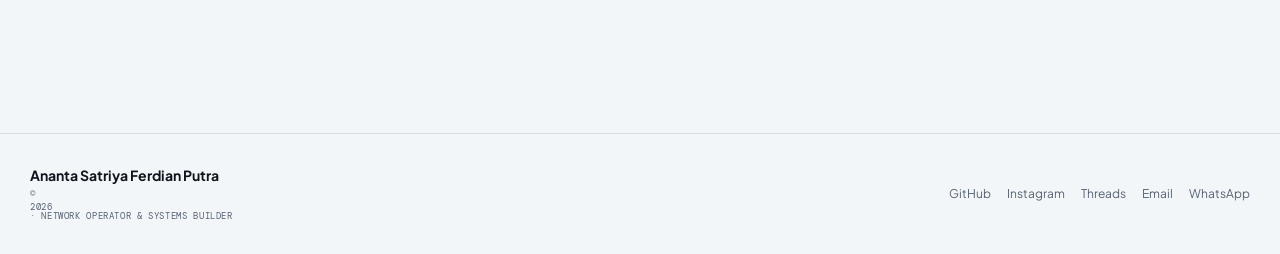
==== commit 5087e50f: "Connect social profiles and AS150931 identity graph" ====
--- a/index.html
+++ b/index.html
@@ -1,12 +1,12 @@
-<!DOCTYPE html><html lang="id"><head><meta charset="utf-8"><meta name="viewport" content="width=device-width,initial-scale=1"><title>Ananta Satriya — Network Operator & Systems Builder</title><meta name="description" content="Network operator dan systems builder untuk ISP, GPON/OLT, billing, monitoring, automation, dan aplikasi operasional yang benar-benar dipakai."><meta name="theme-color" content="#07090d"><meta name="robots" content="index,follow,max-image-preview:large"><meta name="author" content="Ananta Satriya Ferdian Putra"><meta property="og:locale" content="id_ID"><meta property="og:site_name" content="Ananta Satriya"><meta property="og:type" content="website"><meta property="og:title" content="Ananta Satriya — Network Operator & Systems Builder"><meta property="og:description" content="Network operator dan systems builder untuk ISP, GPON/OLT, billing, monitoring, automation, dan aplikasi operasional yang benar-benar dipakai."><meta property="og:url" content="https://anantasatriya.my.id/"><meta property="og:image:alt" content="Ananta Satriya Ferdian Putra"><meta name="twitter:card" content="summary_large_image"><meta name="twitter:title" content="Ananta Satriya — Network Operator &amp; Systems Builder"><meta name="twitter:description" content="Network operator dan systems builder untuk ISP, GPON/OLT, billing, monitoring, automation, dan aplikasi operasional yang benar-benar dipakai."><meta name="twitter:image" content="https://anantasatriya.my.id/assets/ananta-systems-og.webp"><meta name="twitter:image:alt" content="Ananta Satriya — Network Operator &amp; Systems Builder"><meta property="og:image" content="https://anantasatriya.my.id/assets/ananta-systems-og.webp"><meta property="og:image:width" content="1200"><meta property="og:image:height" content="630"><meta property="og:image:type" content="image/webp"><link rel="alternate" type="text/plain" href="/llms.txt" title="AI-readable website summary"><link rel="canonical" href="https://anantasatriya.my.id/"><link rel="icon" href="/favicon.svg" type="image/svg+xml"><link rel="preconnect" href="https://fonts.googleapis.com"><link rel="preconnect" href="https://fonts.gstatic.com" crossorigin><link rel="stylesheet" href="/styles.css?v=20260722-0052"><script type="application/ld+json">{"@context":"https://schema.org","@graph":[{"@type":"WebSite","@id":"https://anantasatriya.my.id/#website","url":"https://anantasatriya.my.id/","name":"Ananta Satriya","alternateName":"Ananta Satriya — Network Operator & Systems Builder","description":"Portfolio resmi Ananta Satriya untuk network operations, ISP billing systems, monitoring, automation, dan aplikasi operasional.","inLanguage":"id-ID","publisher":{"@id":"https://anantasatriya.my.id/#person"}},{"@type":"Person","@id":"https://anantasatriya.my.id/#person","name":"Ananta Satriya Ferdian Putra","alternateName":"Ananta Satriya","url":"https://anantasatriya.my.id/","image":{"@type":"ImageObject","url":"https://anantasatriya.my.id/assets/ananta-portrait.webp","width":900,"height":1353},"jobTitle":["Network Engineer","NOC Specialist","GPON/OLT Operator","Operational Systems Builder"],"description":"Network operator dan systems builder yang berfokus pada ISP, routing, BGP, MikroTik, GPON/OLT, billing, monitoring, automation, dan aplikasi operasional.","email":"mailto:anantasatriya@gmail.com","telephone":"+62-858-0478-3530","address":{"@type":"PostalAddress","addressLocality":"Malang","addressRegion":"Jawa Timur","addressCountry":"ID"},"sameAs":["https://github.com/remek8787","https://aiclub.id/builder/s00_01KWRFQVJTS4C02767YQ85QVTN"],"knowsAbout":["Network operations","BGP","MikroTik","GPON","OLT","NOC monitoring","ISP billing systems","Operational web applications","API automation","Webhook automation"]},{"@type":"ProfilePage","@id":"https://anantasatriya.my.id/#webpage","url":"https://anantasatriya.my.id/","name":"Ananta Satriya — Network Operator & Systems Builder","description":"Network operator dan systems builder untuk ISP, GPON/OLT, billing, monitoring, automation, dan aplikasi operasional yang benar-benar dipakai.","inLanguage":"id-ID","dateModified":"2026-07-22","isPartOf":{"@id":"https://anantasatriya.my.id/#website"},"about":{"@id":"https://anantasatriya.my.id/#person"},"primaryImageOfPage":{"@type":"ImageObject","url":"https://anantasatriya.my.id/assets/ananta-systems-og.webp","width":1200,"height":630},"mainEntity":{"@id":"https://anantasatriya.my.id/#person"}}]}</script></head><body><a class="skip-link" href="#main-content">Lewati ke konten utama</a><div class="scroll-line"></div><nav class="site-nav"><div class="container nav-inner"><a class="brand-lockup" href="/"><span class="brand-mark">AS</span><span class="brand-copy"><strong>Ananta Satriya</strong><span>Network · Systems · Builder</span></span></a><div class="nav-links"><a href="/" aria-current="page">Home</a><a href="/projects.html">Systems</a><a href="/about.html">About</a><a href="/contact.html">Contact</a><a href="/cv.html">CV</a></div><div class="nav-actions"><button id="menuToggle" class="icon-button mobile-menu-button" type="button" aria-label="Buka menu" aria-expanded="false">≡</button><button id="themeToggle" class="theme-toggle" type="button">☀</button><a class="btn primary nav-cta" href="https://wa.me/6285804783530" target="_blank" rel="noopener">Start a project</a></div></div></nav><div class="status-rail"><div class="container status-track"><div class="status-cluster"><span class="status-item"><i class="status-dot"></i>Available for selected projects</span><span class="status-item">Based in Malang · Indonesia</span></div><div class="status-cluster"><span class="status-item">Backup-first workflow</span><span class="status-item">Deploy · Verify · Iterate</span></div></div></div>
+<!DOCTYPE html><html lang="id"><head><meta charset="utf-8"><meta name="viewport" content="width=device-width,initial-scale=1"><title>Ananta Satriya — Network Operator & Systems Builder</title><meta name="description" content="Network operator dan systems builder untuk ISP, GPON/OLT, billing, monitoring, automation, dan aplikasi operasional yang benar-benar dipakai."><meta name="theme-color" content="#07090d"><meta name="robots" content="index,follow,max-image-preview:large"><meta name="author" content="Ananta Satriya Ferdian Putra"><meta property="og:locale" content="id_ID"><meta property="og:site_name" content="Ananta Satriya"><meta property="og:type" content="website"><meta property="og:title" content="Ananta Satriya — Network Operator & Systems Builder"><meta property="og:description" content="Network operator dan systems builder untuk ISP, GPON/OLT, billing, monitoring, automation, dan aplikasi operasional yang benar-benar dipakai."><meta property="og:url" content="https://anantasatriya.my.id/"><meta property="og:image:alt" content="Ananta Satriya Ferdian Putra"><meta name="twitter:card" content="summary_large_image"><meta name="twitter:title" content="Ananta Satriya — Network Operator &amp; Systems Builder"><meta name="twitter:description" content="Network operator dan systems builder untuk ISP, GPON/OLT, billing, monitoring, automation, dan aplikasi operasional yang benar-benar dipakai."><meta name="twitter:image" content="https://anantasatriya.my.id/assets/ananta-systems-og.webp"><meta name="twitter:image:alt" content="Ananta Satriya — Network Operator &amp; Systems Builder"><meta property="og:image" content="https://anantasatriya.my.id/assets/ananta-systems-og.webp"><meta property="og:image:width" content="1200"><meta property="og:image:height" content="630"><meta property="og:image:type" content="image/webp"><link rel="alternate" type="text/plain" href="/llms.txt" title="AI-readable website summary"><link rel="canonical" href="https://anantasatriya.my.id/"><link rel="icon" href="/favicon.svg" type="image/svg+xml"><link rel="preconnect" href="https://fonts.googleapis.com"><link rel="preconnect" href="https://fonts.gstatic.com" crossorigin><link rel="stylesheet" href="/styles.css?v=20260722-1253"><script type="application/ld+json">{"@context":"https://schema.org","@graph":[{"@type":"WebSite","@id":"https://anantasatriya.my.id/#website","url":"https://anantasatriya.my.id/","name":"Ananta Satriya","alternateName":"Ananta Satriya — Network Operator & Systems Builder","description":"Portfolio resmi Ananta Satriya untuk network operations, ISP billing systems, monitoring, automation, dan aplikasi operasional.","inLanguage":"id-ID","publisher":{"@id":"https://anantasatriya.my.id/#person"}},{"@type":"Person","@id":"https://anantasatriya.my.id/#person","name":"Ananta Satriya Ferdian Putra","alternateName":["Ananta Satriya","@anantasatriyaa_","@anansaf"],"url":"https://anantasatriya.my.id/","image":{"@type":"ImageObject","url":"https://anantasatriya.my.id/assets/ananta-portrait.webp","width":900,"height":1353},"jobTitle":["Network Engineer","NOC Specialist","GPON/OLT Operator","Operational Systems Builder"],"description":"Network operator dan systems builder yang berfokus pada ISP, routing, BGP, MikroTik, GPON/OLT, billing, monitoring, automation, dan aplikasi operasional.","email":"mailto:anantasatriya@gmail.com","telephone":"+62-858-0478-3530","address":{"@type":"PostalAddress","addressLocality":"Malang","addressRegion":"Jawa Timur","addressCountry":"ID"},"sameAs":["https://github.com/remek8787","https://aiclub.id/builder/s00_01KWRFQVJTS4C02767YQ85QVTN","https://www.instagram.com/anantasatriyaa_/","https://www.threads.com/@anantasatriyaa_","https://www.tiktok.com/@anansaf"],"knowsAbout":["Network operations","BGP","MikroTik","GPON","OLT","NOC monitoring","ISP billing systems","Operational web applications","API automation","Webhook automation","Autonomous systems","Internet peering","IPv4 and IPv6 interconnection","Internet exchange operations"],"subjectOf":[{"@type":"WebPage","name":"AS150931 — Denta Sejahtera Group on PeeringDB","url":"https://www.peeringdb.com/net/34433","description":"PeeringDB network profile that publicly lists Ananta Satriya Ferdian Putra as the NOC contact for AS150931."}],"affiliation":{"@type":"Organization","name":"PT Denta Sejahtera Group","alternateName":"DENTANET","url":"https://dentanet.id/","identifier":"AS150931"}},{"@type":"ProfilePage","@id":"https://anantasatriya.my.id/#webpage","url":"https://anantasatriya.my.id/","name":"Ananta Satriya — Network Operator & Systems Builder","description":"Network operator dan systems builder untuk ISP, GPON/OLT, billing, monitoring, automation, dan aplikasi operasional yang benar-benar dipakai.","inLanguage":"id-ID","dateModified":"2026-07-22","isPartOf":{"@id":"https://anantasatriya.my.id/#website"},"about":{"@id":"https://anantasatriya.my.id/#person"},"primaryImageOfPage":{"@type":"ImageObject","url":"https://anantasatriya.my.id/assets/ananta-systems-og.webp","width":1200,"height":630},"mainEntity":{"@id":"https://anantasatriya.my.id/#person"}}]}</script></head><body><a class="skip-link" href="#main-content">Lewati ke konten utama</a><div class="scroll-line"></div><nav class="site-nav"><div class="container nav-inner"><a class="brand-lockup" href="/"><span class="brand-mark">AS</span><span class="brand-copy"><strong>Ananta Satriya</strong><span>Network · Systems · Builder</span></span></a><div class="nav-links"><a href="/" aria-current="page">Home</a><a href="/projects.html">Systems</a><a href="/about.html">About</a><a href="/contact.html">Contact</a><a href="/cv.html">CV</a></div><div class="nav-actions"><button id="menuToggle" class="icon-button mobile-menu-button" type="button" aria-label="Buka menu" aria-expanded="false">≡</button><button id="themeToggle" class="theme-toggle" type="button">☀</button><a class="btn primary nav-cta" href="https://wa.me/6285804783530" target="_blank" rel="noopener">Start a project</a></div></div></nav><div class="status-rail"><div class="container status-track"><div class="status-cluster"><span class="status-item"><i class="status-dot"></i>Available for selected projects</span><span class="status-item">Based in Malang · Indonesia</span></div><div class="status-cluster"><span class="status-item">Backup-first workflow</span><span class="status-item">Deploy · Verify · Iterate</span></div></div></div>
 <main id="main-content">
 <section class="hero"><div class="container hero-grid">
 <div class="hero-copy reveal"><div><div class="identity-row"><span class="role-chip"><i class="status-dot"></i>Network operator · Systems builder</span><a class="verified-chip" href="https://aiclub.id/builder/s00_01KWRFQVJTS4C02767YQ85QVTN" target="_blank" rel="me noopener"><svg width="15" height="15" viewBox="0 0 24 24" fill="none" aria-hidden="true"><path d="M12 3l2.1 2.1 3-.4.9 2.9 2.7 1.4-1.4 2.7 1.4 2.7-2.7 1.4-.9 2.9-3-.4L12 21l-2.1-2.1-3 .4-.9-2.9L3.3 15l1.4-2.7L3.3 9.6 6 8.2l.9-2.9 3 .4L12 3Z" stroke="currentColor" stroke-width="1.7"/><path d="m8.8 12 2 2 4.4-4.5" stroke="currentColor" stroke-width="1.7" stroke-linecap="round" stroke-linejoin="round"/></svg> Verified AIClub Builder</a></div><h1>Saya membuat sistem digital yang <span class="accent">tetap bekerja</span> saat dibutuhkan.</h1><p class="hero-lead">Saya <strong>Ananta Satriya Ferdian Putra</strong>—menghubungkan network operations, GPON/OLT, billing ISP, monitoring, automation, dan aplikasi internal menjadi workflow yang lebih rapi, terpantau, dan usable.</p><div class="hero-actions"><a class="btn primary" href="#selected-systems">Explore live systems <span class="btn-arrow">→</span></a><a class="btn ghost" href="/about.html">Behind the operator</a></div></div><div class="hero-foot"><div class="hero-proof"><div class="proof-item"><strong>Ops-first</strong><span>Build dari problem nyata</span></div><div class="proof-item"><strong>Live-ready</strong><span>Deploy dan verifikasi</span></div><div class="proof-item"><strong>Human UX</strong><span>Tidak kaku, mudah dipakai</span></div></div><span class="scroll-cue">Scroll to inspect</span></div></div>
-<aside class="identity-card reveal"><img src="/assets/ananta-portrait.webp?v=20260722-0052" width="900" height="1353" alt="Potret Ananta Satriya Ferdian Putra" fetchpriority="high"><div class="identity-card-top"><span class="id-label">Operator identity / 01</span><span class="id-label">Live profile</span></div><div class="identity-card-body"><h2>Ananta Satriya</h2><p>NOC Specialist · Network Engineer · Operational Systems Builder</p><div class="identity-meta"><div><span>Primary domain</span><strong>ISP & Network Operations</strong></div><div><span>Working mode</span><strong>Fast · Safe · Iterative</strong></div></div><a class="builder-badge credential-badge" href="https://aiclub.id/builder/s00_01KWRFQVJTS4C02767YQ85QVTN" target="_blank" rel="me noopener" aria-label="Buka profil Verified AIClub Builder Ananta Satriya"><span class="credential-seal"><svg width="24" height="24" viewBox="0 0 24 24" fill="none" aria-hidden="true"><path d="M12 2.8l2.15 2.16 3.02-.4.92 2.91 2.7 1.4-1.4 2.72 1.4 2.72-2.7 1.4-.92 2.9-3.02-.4L12 21.4l-2.15-2.17-3.02.4-.92-2.91-2.7-1.4 1.4-2.72-1.4-2.72 2.7-1.4.92-2.9 3.02.4L12 2.8Z" stroke="currentColor" stroke-width="1.55"/><path d="m8.55 12 2.15 2.15 4.8-4.9" stroke="currentColor" stroke-width="1.7" stroke-linecap="round" stroke-linejoin="round"/></svg><span class="seal-pulse"></span></span><span class="credential-copy"><span class="credential-label">Verified digital identity</span><strong>AIClub Builder</strong><span class="credential-owner">Ananta Satriya · ID 85QVTN</span></span><span class="credential-action"><span>View credential</span><b>↗</b></span></a></div></aside>
+<aside class="identity-card reveal"><img src="/assets/ananta-portrait.webp?v=20260722-0052" width="900" height="1353" alt="Potret Ananta Satriya Ferdian Putra" fetchpriority="high"><div class="identity-card-top"><span class="id-label">Operator identity / 01</span><span class="id-label">Live profile</span></div><div class="identity-card-body"><h2>Ananta Satriya</h2><p>NOC Specialist · Network Engineer · Operational Systems Builder</p><div class="identity-meta"><div><span>Primary domain</span><strong>ISP & Network Operations</strong></div><div><span>Working mode</span><strong>Fast · Safe · Iterative</strong></div><div><span>Network identity</span><strong><a href="https://www.peeringdb.com/net/34433" target="_blank" rel="me noopener">AS150931 · Public NOC ↗</a></strong></div><div><span>Social identity</span><strong><a href="https://www.instagram.com/anantasatriyaa_/" target="_blank" rel="me noopener">@anantasatriyaa_ ↗</a></strong></div></div><a class="builder-badge credential-badge" href="https://aiclub.id/builder/s00_01KWRFQVJTS4C02767YQ85QVTN" target="_blank" rel="me noopener" aria-label="Buka profil Verified AIClub Builder Ananta Satriya"><span class="credential-seal"><svg width="24" height="24" viewBox="0 0 24 24" fill="none" aria-hidden="true"><path d="M12 2.8l2.15 2.16 3.02-.4.92 2.91 2.7 1.4-1.4 2.72 1.4 2.72-2.7 1.4-.92 2.9-3.02-.4L12 21.4l-2.15-2.17-3.02.4-.92-2.91-2.7-1.4 1.4-2.72-1.4-2.72 2.7-1.4.92-2.9 3.02.4L12 2.8Z" stroke="currentColor" stroke-width="1.55"/><path d="m8.55 12 2.15 2.15 4.8-4.9" stroke="currentColor" stroke-width="1.7" stroke-linecap="round" stroke-linejoin="round"/></svg><span class="seal-pulse"></span></span><span class="credential-copy"><span class="credential-label">Verified digital identity</span><strong>AIClub Builder</strong><span class="credential-owner">Ananta Satriya · ID 85QVTN</span></span><span class="credential-action"><span>View credential</span><b>↗</b></span></a></div></aside>
 </div></section>
 <section id="selected-systems" class="section section-line"><div class="container"><div class="section-heading reveal"><div><span class="eyebrow">Selected systems</span><h2>Bukti kerja, bukan sekadar daftar teknologi.</h2></div><p>Entry point publik dari beberapa sistem yang saya bangun, migrasikan, atau kembangkan untuk kebutuhan operasional nyata.</p></div><div class="system-grid"><article class="system-card featured reveal"><span class="system-number">SYS / 001 · FLAGSHIP</span><img class="system-visual" src="/assets/projects/billing-air.svg" alt="" loading="lazy"><h3>AppsBilling V3 — ISP operations workspace.</h3><p>Platform billing ISP untuk mengelola pelanggan, paket, invoice, pembayaran, pengguna, dan arah integrasi PPPoE/NMS dalam satu alur operasional.</p><div class="system-card-footer"><div class="tag-row"><span class="tag">Billing ISP</span><span class="tag">Multi-instance</span><span class="tag">Live system</span></div><a class="text-link" href="https://appsbilling.dentasejahteragroup.my.id/v3/" target="_blank" rel="noopener">Open system <span>↗</span></a></div></article><div class="system-stack"><article class="system-card reveal"><span class="system-number">SYS / 002</span><h3>Network operations & monitoring.</h3><p>BGP, MikroTik, GPON/OLT, status tracking, incident response, dan alert workflow untuk operasi jaringan.</p><div class="system-card-footer"><div class="tag-row"><span class="tag">Network</span><span class="tag">NOC</span></div><a class="text-link" href="/projects.html#ops">Inspect <span>→</span></a></div></article><article class="system-card reveal"><span class="system-number">SYS / 003</span><h3>Business apps built around real workflows.</h3><p>Klinik, app hub, inventory, dashboard admin, dan internal tools yang lahir dari kebutuhan tim.</p><div class="system-card-footer"><div class="tag-row"><span class="tag">Web app</span><span class="tag">Operations</span></div><a class="text-link" href="/projects.html#business">Inspect <span>→</span></a></div></article></div></div></div></section>
 <section class="section"><div class="container"><div class="section-heading reveal"><div><span class="eyebrow">Capability map</span><h2>Bergerak di antara jaringan, data, dan manusia.</h2></div><p>Nilai utama saya ada pada kemampuan menjembatani infrastruktur teknis dengan pengalaman operator sehari-hari.</p></div><div class="capability-grid reveal"><article class="capability"><span class="capability-icon"><svg width="22" height="22" viewBox="0 0 24 24" fill="none"><circle cx="12" cy="5" r="2.5" stroke="currentColor"/><circle cx="5" cy="18" r="2.5" stroke="currentColor"/><circle cx="19" cy="18" r="2.5" stroke="currentColor"/><path d="M12 7.5v4m0 0-7 4m7-4 7 4" stroke="currentColor"/></svg></span><h3>Network Operations</h3><p>Routing, BGP, MikroTik, GPON/OLT, troubleshooting, documentation, dan incident response.</p></article><article class="capability"><span class="capability-icon"><svg width="22" height="22" viewBox="0 0 24 24" fill="none"><rect x="4" y="3" width="16" height="18" rx="3" stroke="currentColor"/><path d="M8 8h8M8 12h3m2 0h3M8 16h3m2 0h3" stroke="currentColor" stroke-linecap="round"/></svg></span><h3>ISP Billing Systems</h3><p>Lifecycle pelanggan, paket, tagihan, pembayaran, isolir, user, dan multi-instance deployment.</p></article><article class="capability"><span class="capability-icon"><svg width="22" height="22" viewBox="0 0 24 24" fill="none"><rect x="3" y="4" width="18" height="16" rx="3" stroke="currentColor"/><path d="M3 9h18M8 4v5" stroke="currentColor"/></svg></span><h3>Operational Web Apps</h3><p>Dashboard internal, klinik, inventory, app hub, serta UI yang praktis bagi tim lapangan.</p></article><article class="capability"><span class="capability-icon"><svg width="22" height="22" viewBox="0 0 24 24" fill="none"><path d="M8 3h8l1 4 3 2v6l-3 2-1 4H8l-1-4-3-2V9l3-2 1-4Z" stroke="currentColor"/><circle cx="12" cy="12" r="3" stroke="currentColor"/></svg></span><h3>Automation & AI</h3><p>Webhook, API, alerting, content workflow, visual generation, dan iterasi delivery berbantuan AI.</p></article></div></div></section>
 <section class="section section-line"><div class="container workflow"><div class="workflow-intro reveal"><span class="eyebrow">Execution method</span><h2>Agentic dalam berpikir. Deterministik saat eksekusi.</h2></div><div class="workflow-list reveal"><article class="workflow-step"><h3>Map the reality</h3><p>Memahami problem, user, data, dependency, risiko operasional, dan batasan deployment.</p></article><article class="workflow-step"><h3>Build the usable core</h3><p>Membuat versi yang benar-benar dapat dipakai lebih dulu, bukan menunggu konsep sempurna.</p></article><article class="workflow-step"><h3>Deploy with an exit</h3><p>Backup, perubahan terukur, smoke test, bukti hasil, dan jalur rollback bila sesuatu meleset.</p></article><article class="workflow-step"><h3>Iterate from evidence</h3><p>UI, performa, dan workflow dipoles berdasarkan penggunaan nyata—bukan asumsi semata.</p></article></div></div></section>
 <section class="section"><div class="container about-preview"><div class="about-photo reveal"><img src="/assets/ananta-portrait.webp?v=20260722-0052" width="900" height="1353" loading="lazy" alt="Ananta Satriya sedang bekerja sebagai network operator dan systems builder"></div><div class="about-panel reveal"><span class="eyebrow">Behind the operator</span><h2>Cepat bukan berarti ceroboh.</h2><p>Saya menyukai ritme kerja “gas”: pahami, kerjakan, tampilkan hasil, lalu iterasi. Tetapi sistem live tetap harus diperlakukan dengan hormat—backup dulu, jaga rollback, dan verifikasi hasil nyata. Tampilan juga tidak boleh terasa generik; produk teknis tetap perlu manusiawi.</p><div class="habit-list"><div class="habit"><span>Habit / 01</span><strong>Mulai dari masalah lapangan, bukan tren.</strong></div><div class="habit"><span>Habit / 02</span><strong>Backup sebelum menyentuh live system.</strong></div><div class="habit"><span>Habit / 03</span><strong>Lebih percaya bukti eksekusi daripada janji.</strong></div><div class="habit"><span>Habit / 04</span><strong>Terus mengembangkan tools dan workflow.</strong></div></div><div class="hero-actions"><a class="btn ghost" href="/about.html">Read the full story <span class="btn-arrow">→</span></a></div></div></div></section>
 <section class="section"><div class="container"><div class="cta-panel reveal"><span class="eyebrow">Open channel</span><h2>Punya sistem yang perlu dirapikan atau dibangun?</h2><p>Kita bisa mulai dari problem paling penting, audit kondisi nyata, lalu menentukan versi usable yang aman untuk dieksekusi.</p><a class="btn" href="https://wa.me/6285804783530" target="_blank" rel="noopener">Discuss on WhatsApp <span class="btn-arrow">↗</span></a></div></div></section>
-</main><footer class="footer"><div class="container footer-inner"><div class="footer-brand"><strong>Ananta Satriya Ferdian Putra</strong><span>© <span data-year></span> · Network operator & systems builder</span></div><div class="footer-links"><a href="https://github.com/remek8787" target="_blank" rel="noopener">GitHub</a><a href="mailto:anantasatriya@gmail.com">Email</a><a href="https://wa.me/6285804783530" target="_blank" rel="noopener">WhatsApp</a></div></div></footer><script src="/app.js?v=20260722-0052"></script></body></html>+</main><footer class="footer"><div class="container footer-inner"><div class="footer-brand"><strong>Ananta Satriya Ferdian Putra</strong><span>© <span data-year></span> · Network operator & systems builder</span></div><div class="footer-links"><a href="https://github.com/remek8787" target="_blank" rel="me noopener">GitHub</a><a href="https://www.instagram.com/anantasatriyaa_/" target="_blank" rel="me noopener">Instagram</a><a href="https://www.threads.com/@anantasatriyaa_" target="_blank" rel="me noopener">Threads</a><a href="mailto:anantasatriya@gmail.com">Email</a><a href="https://wa.me/6285804783530" target="_blank" rel="noopener">WhatsApp</a></div></div></footer><script src="/app.js?v=20260722-0052"></script></body></html>
--- a/styles.css
+++ b/styles.css
@@ -497,3 +497,14 @@
   .credential-seal { width: 44px; height: 44px; }
   .credential-action span { display: none; }
 }
+
+/* Public identity graph */
+.identity-meta a { color:inherit; }
+.identity-meta a:hover { color:var(--cyan); }
+.identity-link-grid { display:grid; grid-template-columns:repeat(2,minmax(0,1fr)); gap:10px; margin-top:20px; }
+.identity-link-grid a { padding:16px; border:1px solid var(--line); border-radius:16px; background:var(--surface-2); transition:.2s ease; }
+.identity-link-grid a:hover { transform:translateY(-2px); border-color:var(--line-strong); }
+.identity-link-grid span { display:block; color:var(--muted); font:400 9px/1.3 var(--mono); text-transform:uppercase; letter-spacing:.08em; }
+.identity-link-grid strong { display:block; margin-top:7px; font-size:12px; }
+.source-note { margin-top:16px; color:var(--muted); font:400 9px/1.6 var(--mono); }
+@media (max-width:640px) { .identity-link-grid { grid-template-columns:1fr; } }
